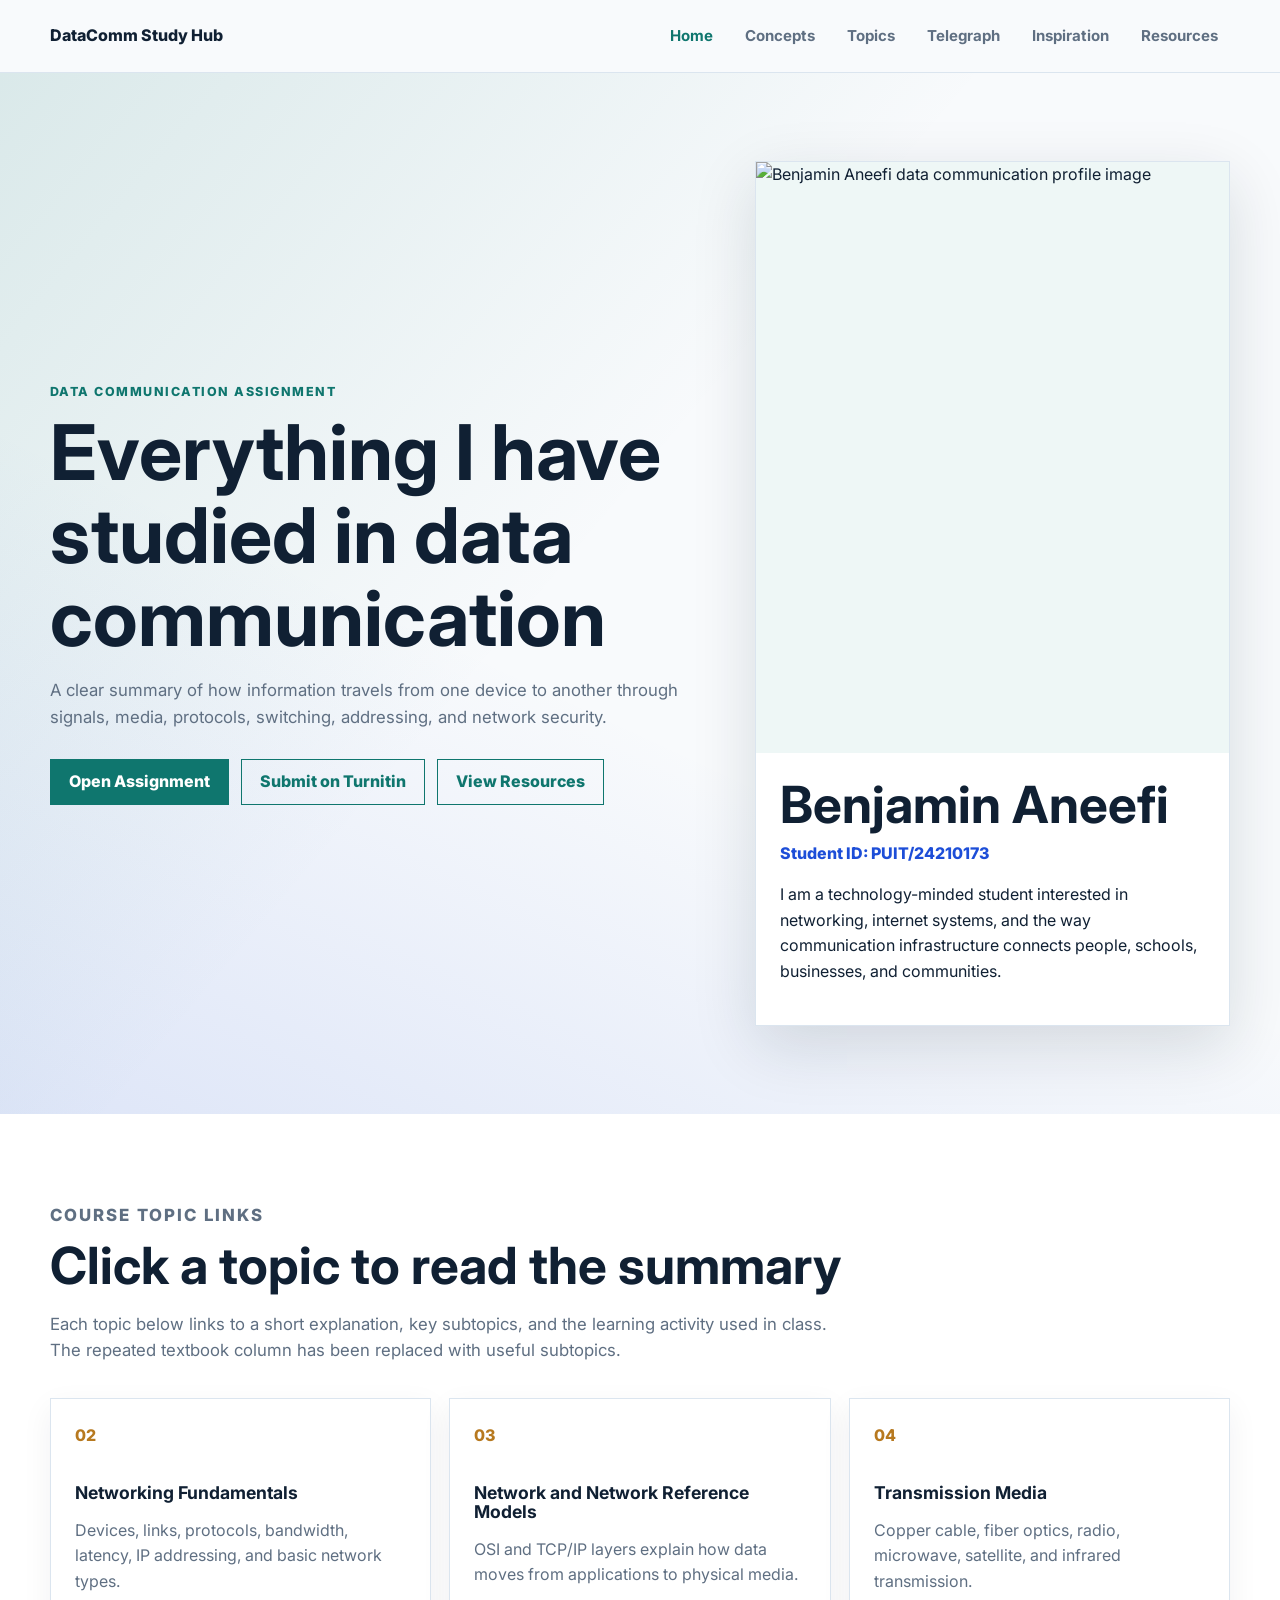
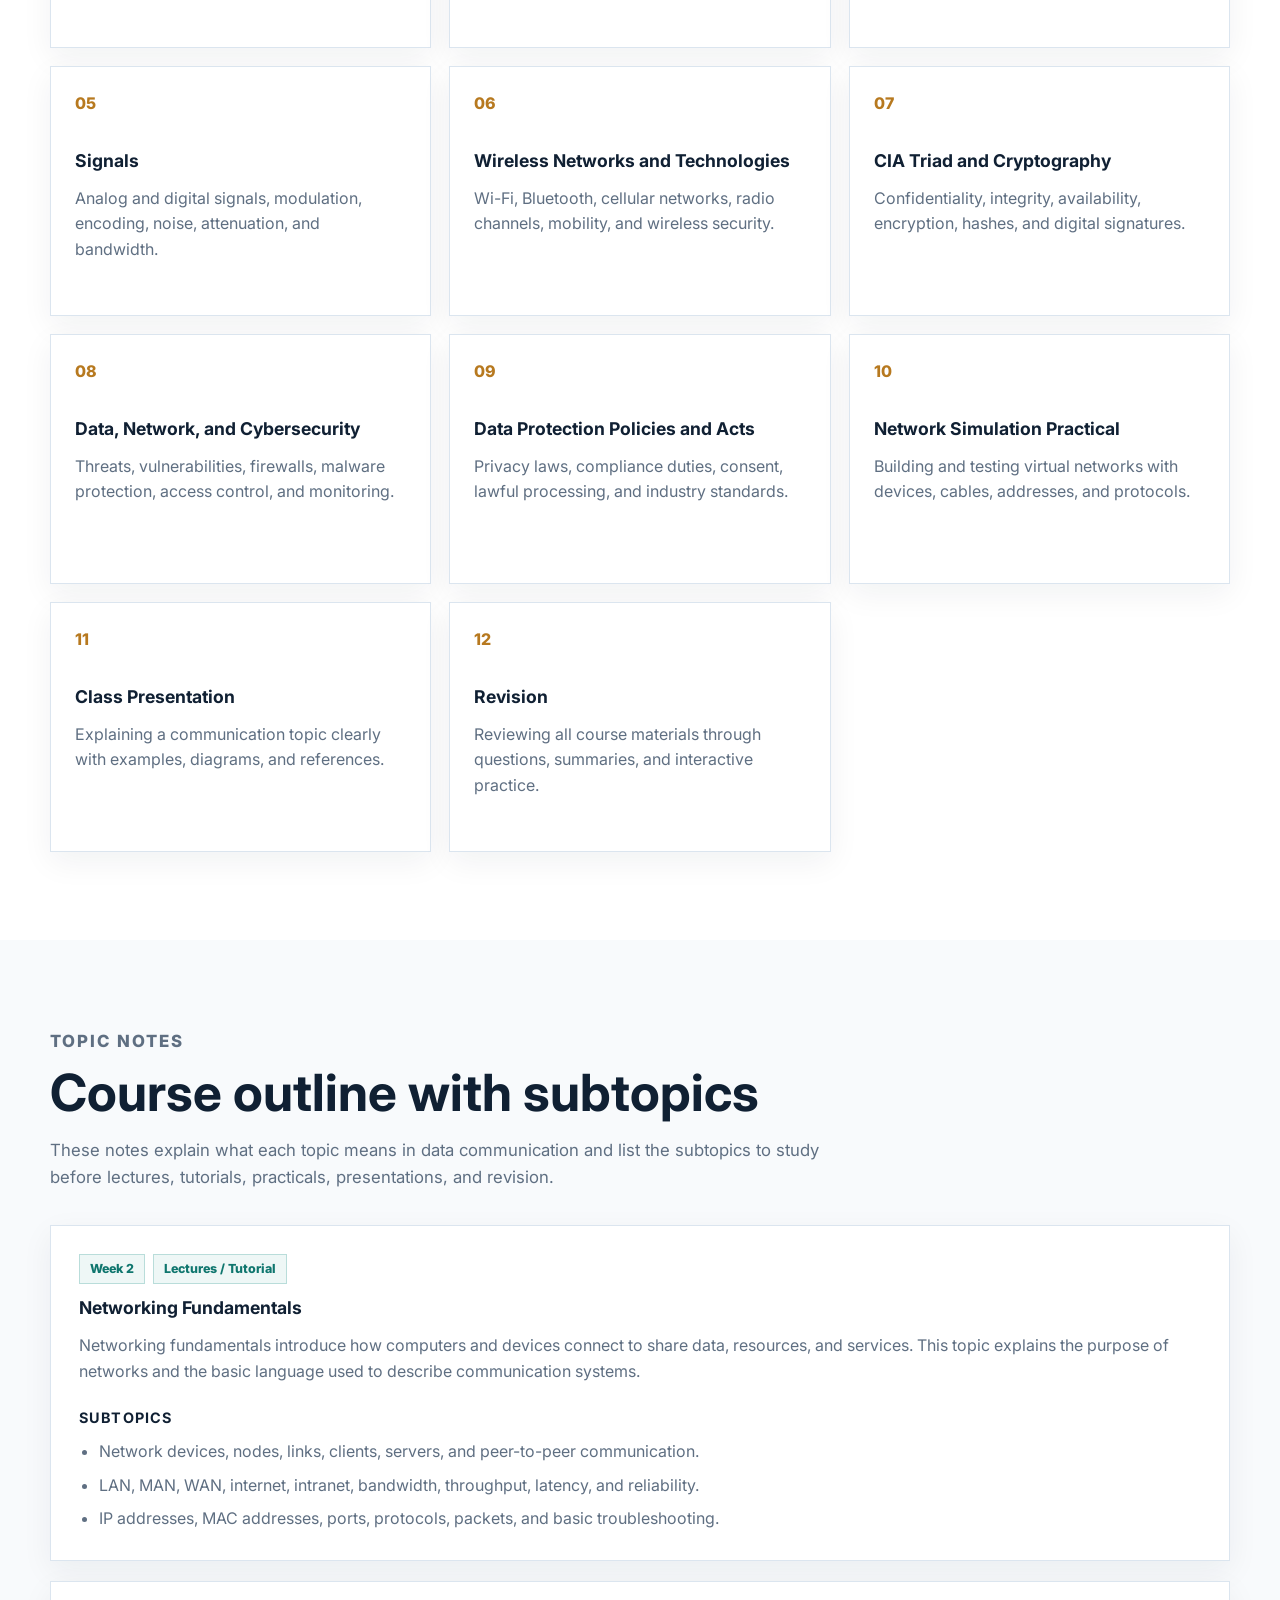
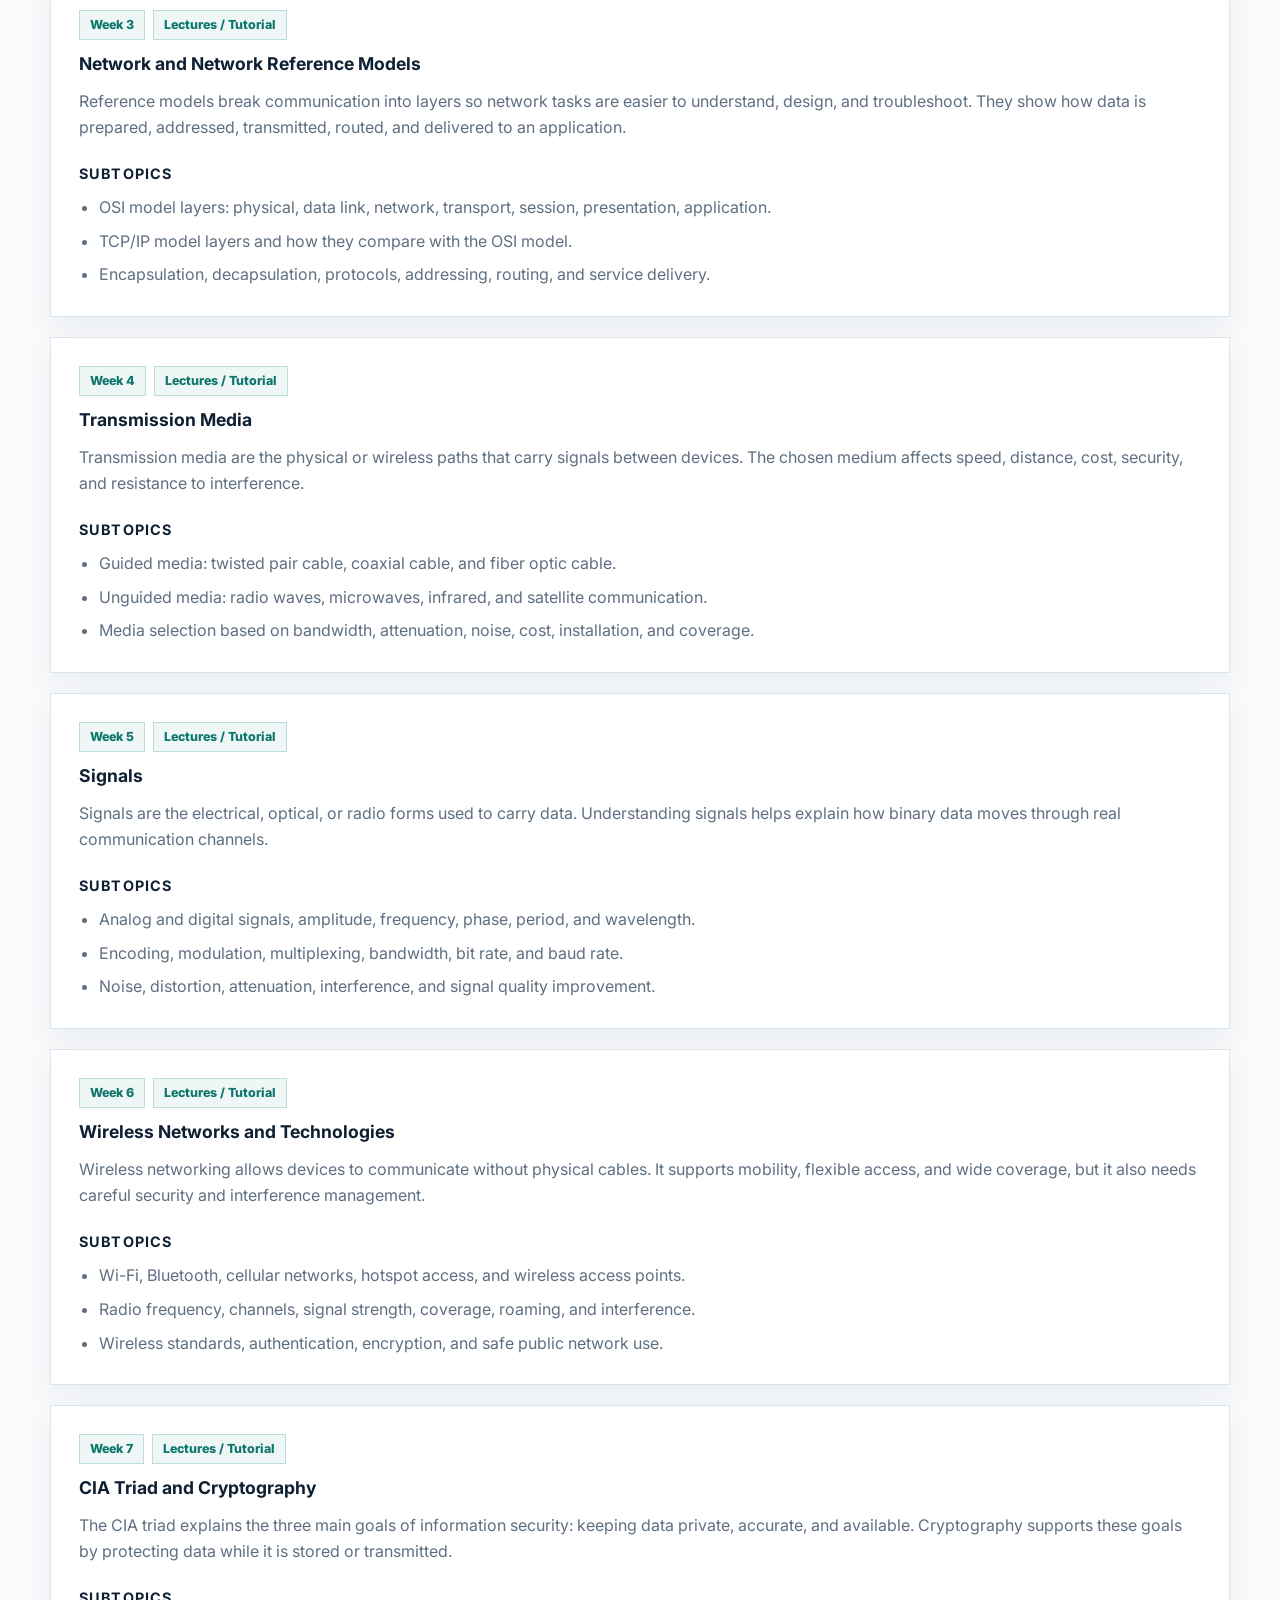
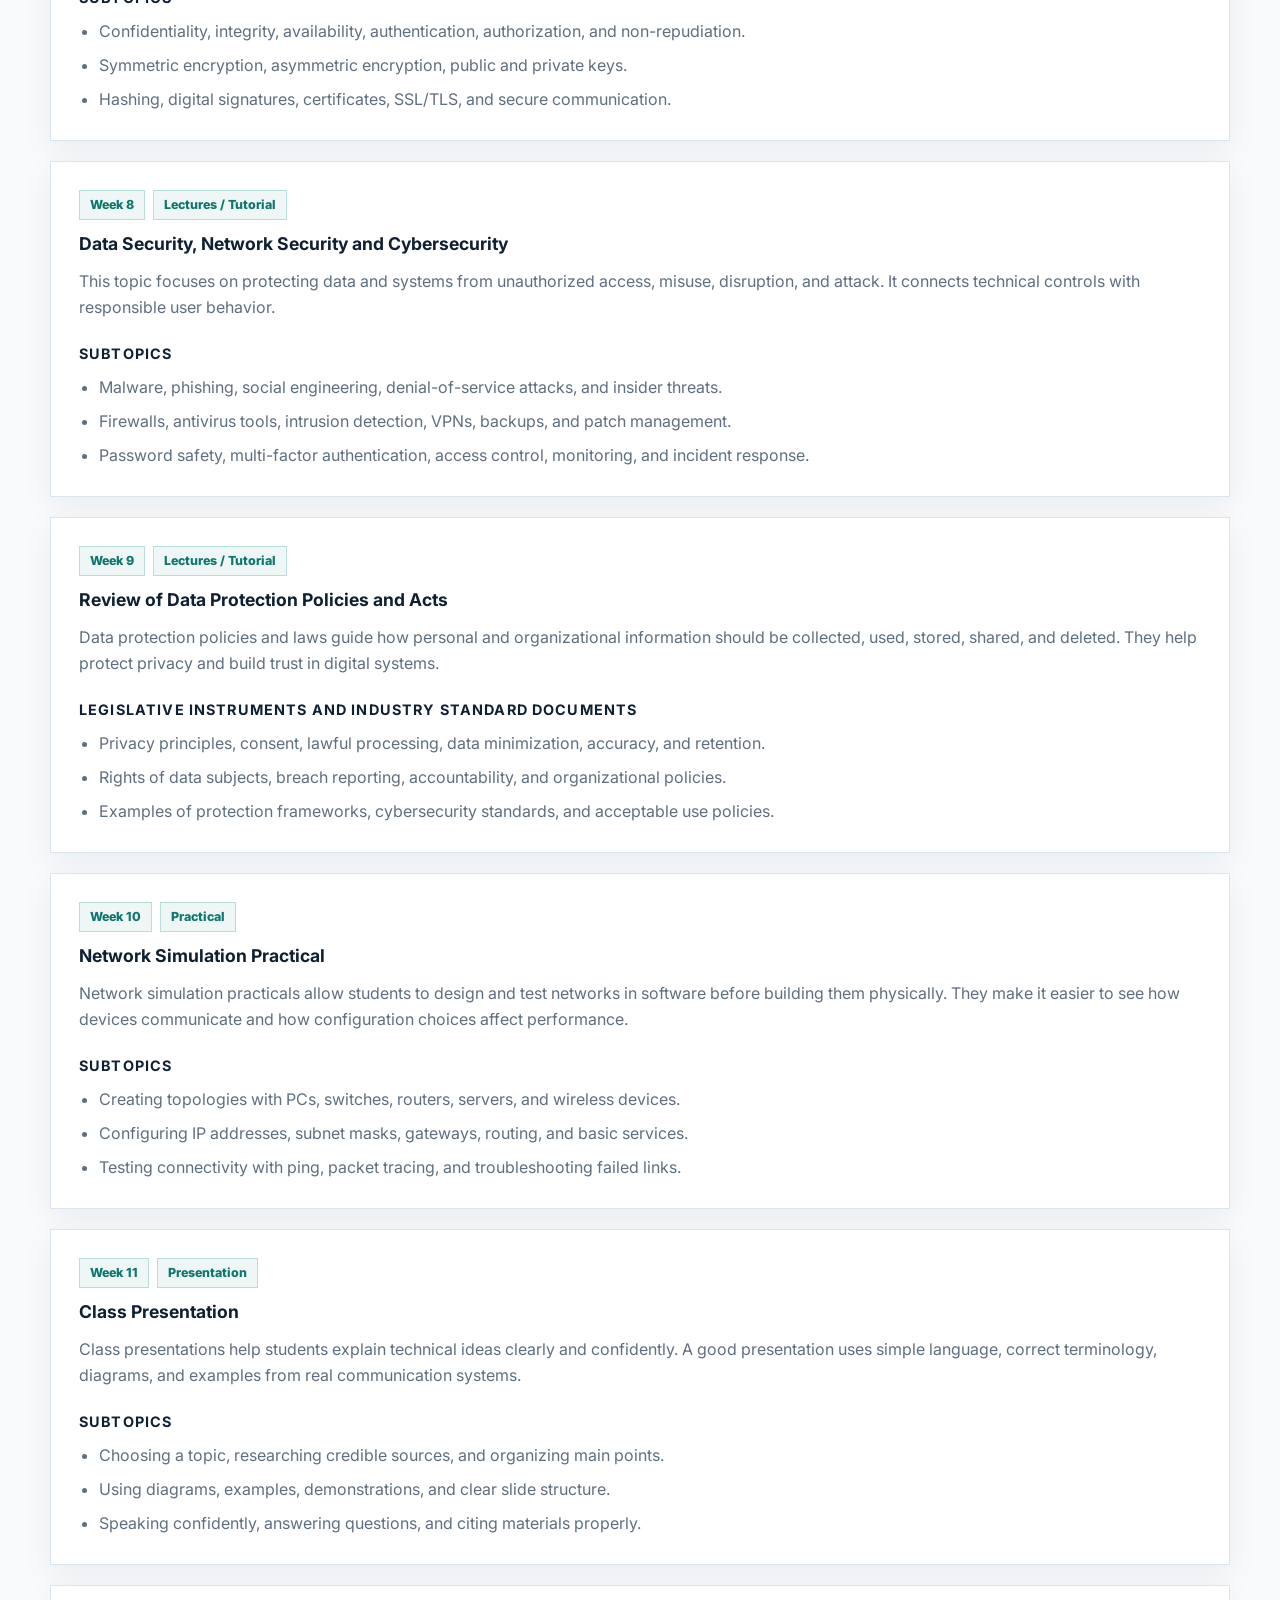
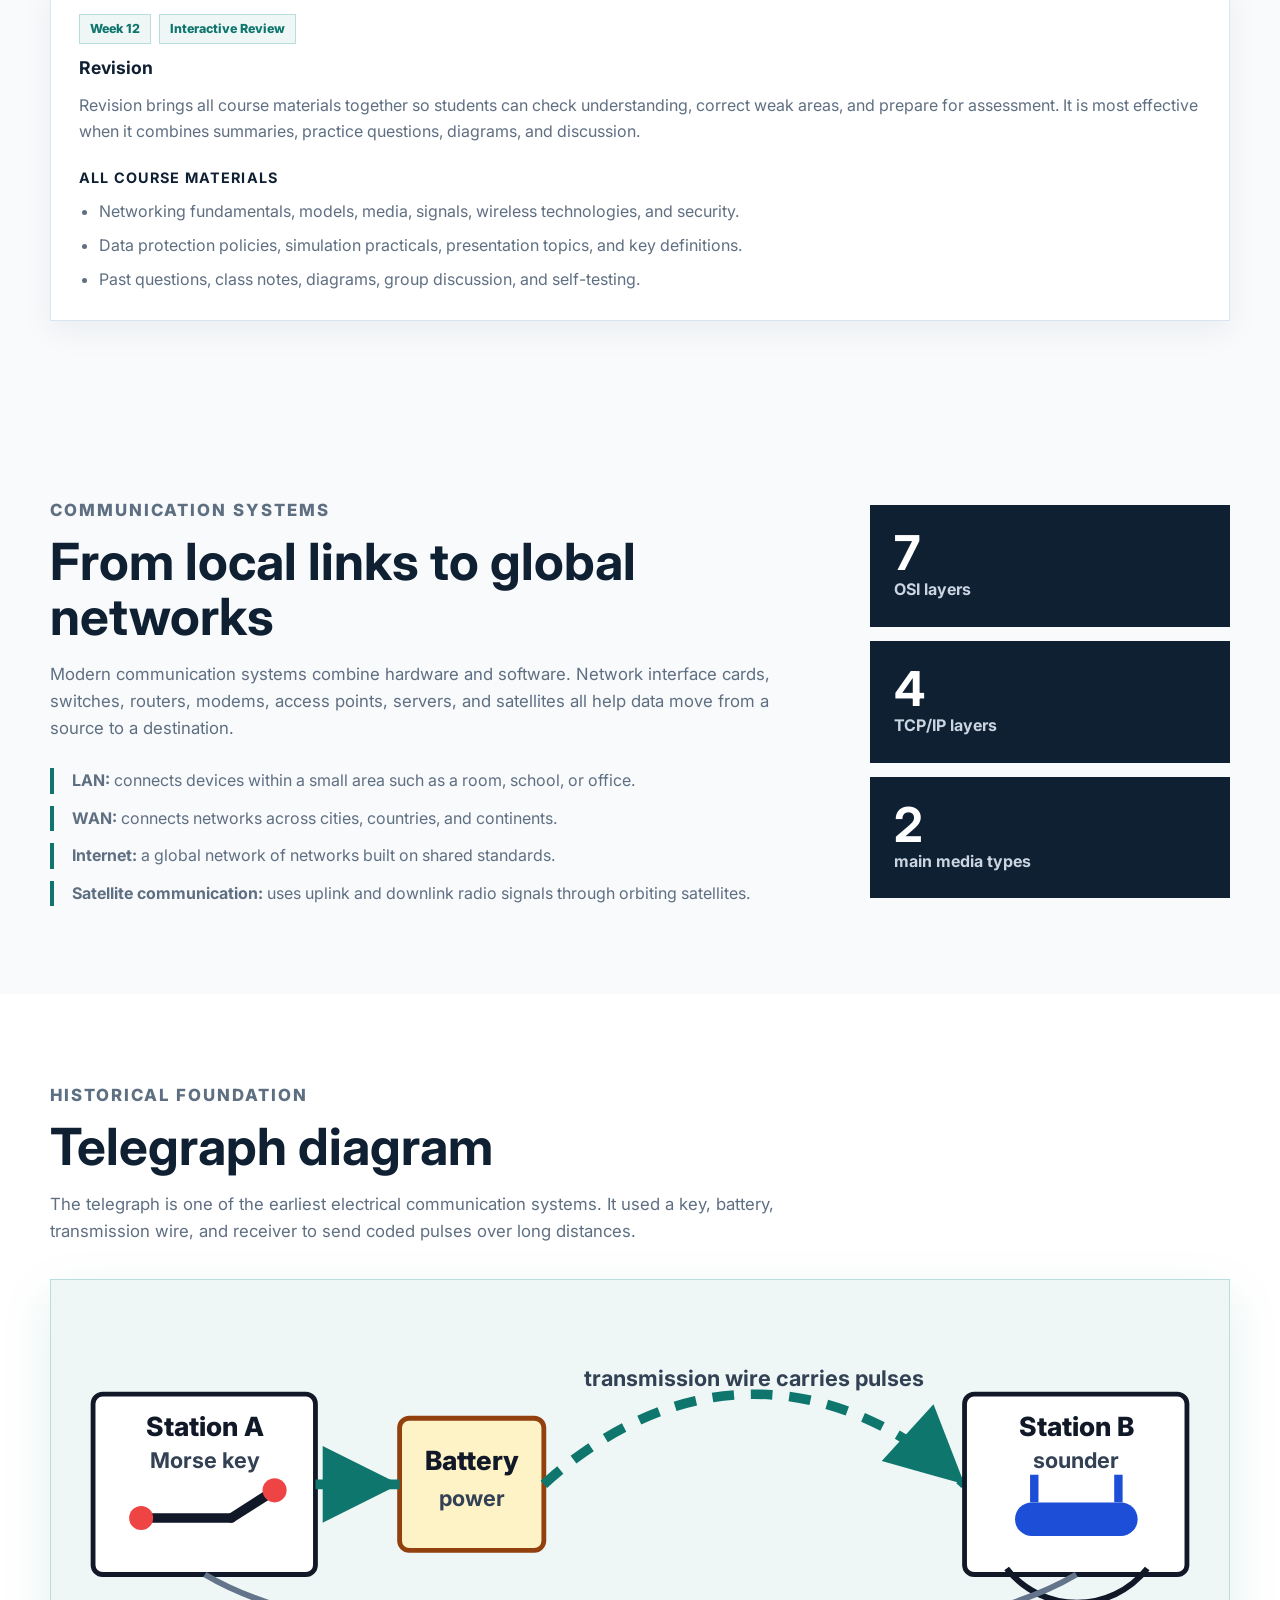
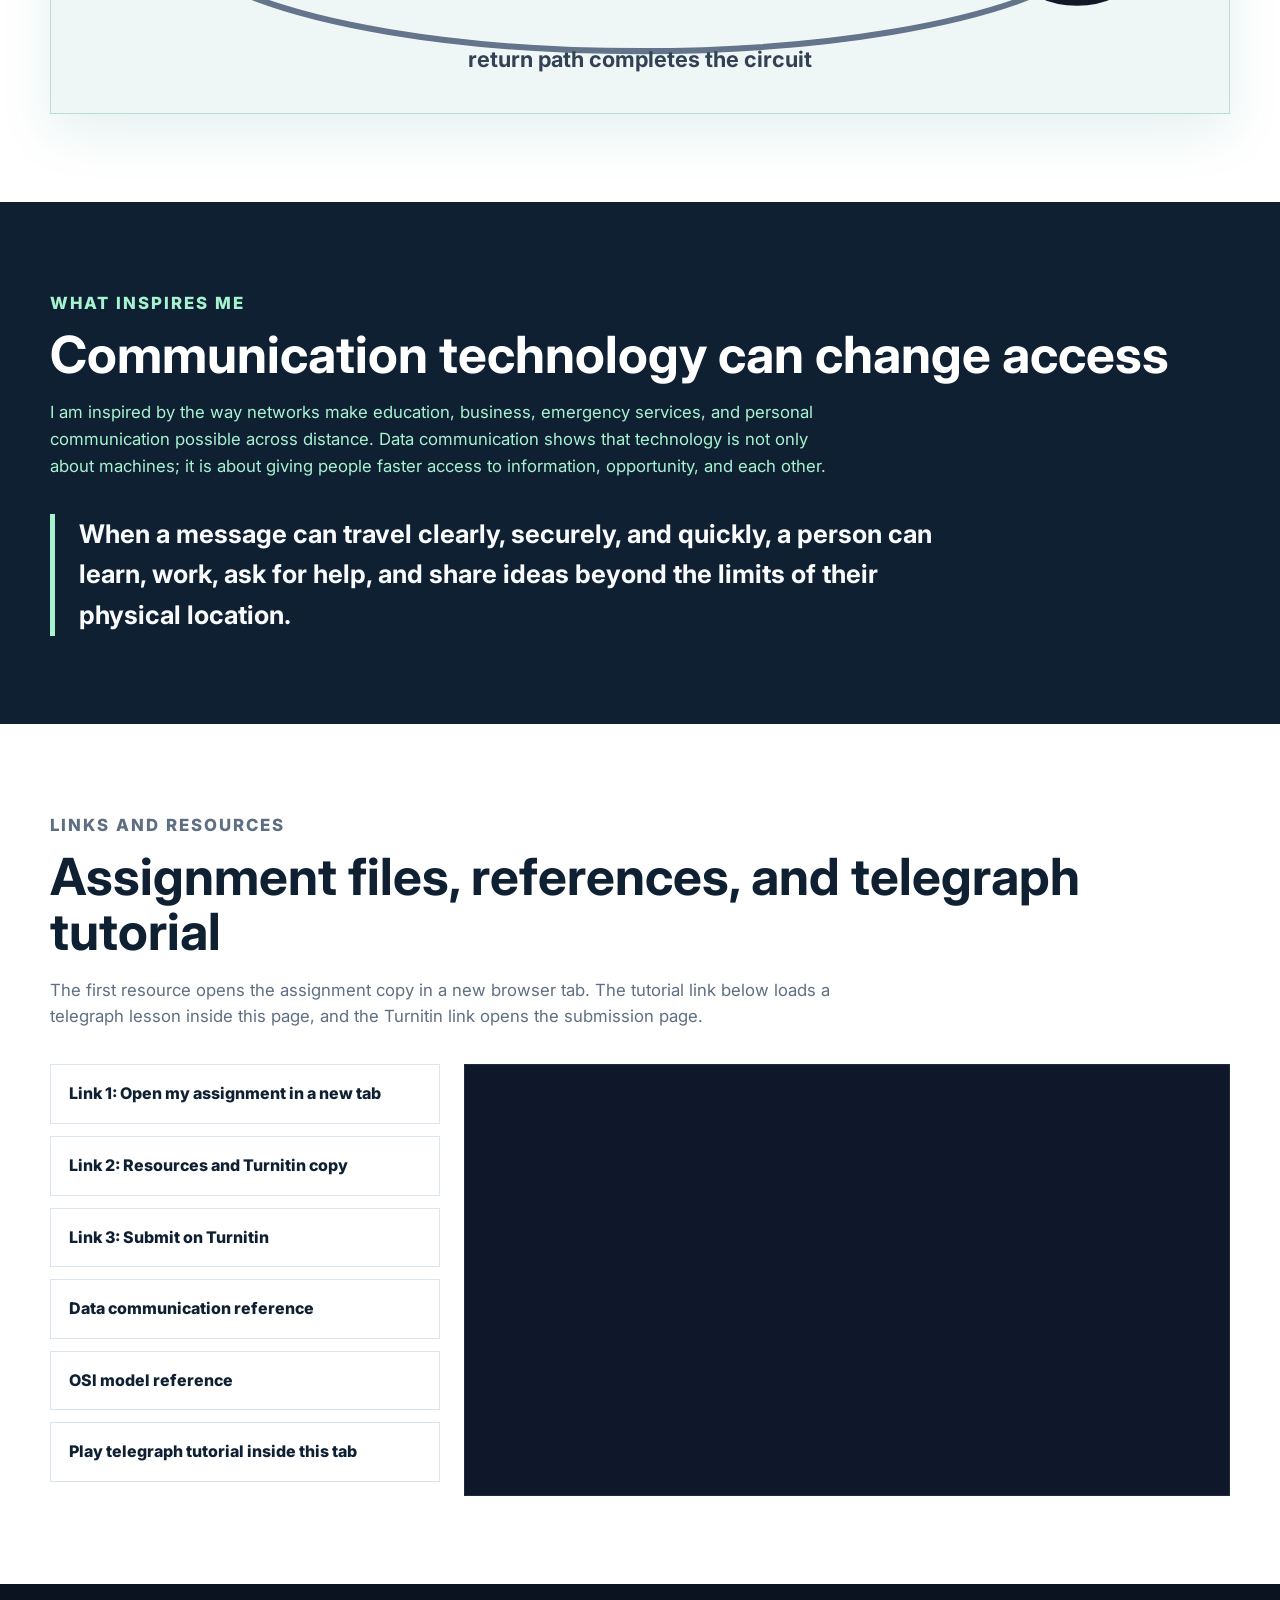
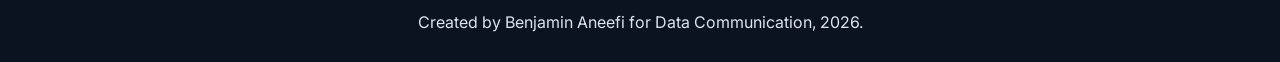
==== index.html @ 1776b8a9 "WEBSITE FIRST WEBSITE" ====
<!DOCTYPE html>
<html lang="en">
<head>
  <meta name="viewport" content="width=device-width, initial-scale=1.0">
  <meta charset="UTF-8">
  <meta name="viewport" content="width=device-width, initial-scale=1.0">
  <title>Data Communication Portfolio | Benjamin Aneefi</title>
  <link rel="preconnect" href="https://fonts.googleapis.com">
  <link rel="preconnect" href="https://fonts.gstatic.com" crossorigin>
  <link href="https://fonts.googleapis.com/css2?family=Inter:wght@400;600;700;800&display=swap" rel="stylesheet">
  <link rel="stylesheet" href="CSS/style.css">
</head>
<body>
  <header class="site-header">
    <nav class="nav-shell" aria-label="Primary navigation">
      <a class="brand" href="#home">DataComm Study Hub</a>
      <button class="nav-toggle" type="button" aria-expanded="false" aria-controls="primary-menu">
        <span></span>
        <span></span>
        <span></span>
      </button>
      <ul id="primary-menu" class="nav-menu">
        <li><a href="#home">Home</a></li>
        <li><a href="#concepts">Concepts</a></li>
        <li><a href="#topic-details">Topics</a></li>
        <li><a href="#telegraph">Telegraph</a></li>
        <li><a href="#inspiration">Inspiration</a></li>
        <li><a href="#resources">Resources</a></li>
      </ul>
    </nav>
  </header>

  <main>
    <section id="home" class="hero section-band">
      <div class="hero-copy">
        <p class="eyebrow">Data Communication Assignment</p>
        <h1>Everything I have studied in data communication</h1>
        <p class="hero-text">
          A clear summary of how information travels from one device to another through signals,
          media, protocols, switching, addressing, and network security.
        </p>
        <div class="hero-actions">
          <a class="primary-link" href="resources/assignment-turnitin.html" target="_blank" rel="noopener">Open Assignment</a>
          <a class="secondary-link" href="https://www.turnitin.com/assignment/type/paper/dashboard/184475073?lang=en_us" target="_blank" rel="noopener">Submit on Turnitin</a>
          <a class="secondary-link" href="#resources">View Resources</a>
        </div>
      </div>

      <aside class="profile-panel" aria-label="Student profile">
        <img src="images/index1.png" alt="Benjamin Aneefi data communication profile image">
        <div>
          <h2>Benjamin Aneefi</h2>
          <p class="student-id">Student ID: PUIT/24210173</p>
          <p>
            I am a technology-minded student interested in networking, internet systems, and the
            way communication infrastructure connects people, schools, businesses, and communities.
          </p>
        </div>
      </aside>
    </section>

    <section id="concepts" class="section-band light">
      <div class="section-heading">
        <p class="eyebrow">Course Topic Links</p>
        <h2>Click a topic to read the summary</h2>
        <p>
          Each topic below links to a short explanation, key subtopics, and the learning activity
          used in class. The repeated textbook column has been replaced with useful subtopics.
        </p>
      </div>

      <div class="concept-grid">
        <a class="concept-card topic-link" href="#networking-fundamentals">
          <span class="card-number">02</span>
          <h3>Networking Fundamentals</h3>
          <p>
            Devices, links, protocols, bandwidth, latency, IP addressing, and basic network types.
          </p>
        </a>
        <a class="concept-card topic-link" href="#network-reference-models">
          <span class="card-number">03</span>
          <h3>Network and Network Reference Models</h3>
          <p>
            OSI and TCP/IP layers explain how data moves from applications to physical media.
          </p>
        </a>
        <a class="concept-card topic-link" href="#transmission-media">
          <span class="card-number">04</span>
          <h3>Transmission Media</h3>
          <p>
            Copper cable, fiber optics, radio, microwave, satellite, and infrared transmission.
          </p>
        </a>
        <a class="concept-card topic-link" href="#signals">
          <span class="card-number">05</span>
          <h3>Signals</h3>
          <p>
            Analog and digital signals, modulation, encoding, noise, attenuation, and bandwidth.
          </p>
        </a>
        <a class="concept-card topic-link" href="#wireless-networks">
          <span class="card-number">06</span>
          <h3>Wireless Networks and Technologies</h3>
          <p>
            Wi-Fi, Bluetooth, cellular networks, radio channels, mobility, and wireless security.
          </p>
        </a>
        <a class="concept-card topic-link" href="#cia-cryptography">
          <span class="card-number">07</span>
          <h3>CIA Triad and Cryptography</h3>
          <p>
            Confidentiality, integrity, availability, encryption, hashes, and digital signatures.
          </p>
        </a>
        <a class="concept-card topic-link" href="#network-security">
          <span class="card-number">08</span>
          <h3>Data, Network, and Cybersecurity</h3>
          <p>
            Threats, vulnerabilities, firewalls, malware protection, access control, and monitoring.
          </p>
        </a>
        <a class="concept-card topic-link" href="#data-protection">
          <span class="card-number">09</span>
          <h3>Data Protection Policies and Acts</h3>
          <p>
            Privacy laws, compliance duties, consent, lawful processing, and industry standards.
          </p>
        </a>
        <a class="concept-card topic-link" href="#simulation-practical">
          <span class="card-number">10</span>
          <h3>Network Simulation Practical</h3>
          <p>
            Building and testing virtual networks with devices, cables, addresses, and protocols.
          </p>
        </a>
        <a class="concept-card topic-link" href="#class-presentation">
          <span class="card-number">11</span>
          <h3>Class Presentation</h3>
          <p>
            Explaining a communication topic clearly with examples, diagrams, and references.
          </p>
        </a>
        <a class="concept-card topic-link" href="#revision">
          <span class="card-number">12</span>
          <h3>Revision</h3>
          <p>
            Reviewing all course materials through questions, summaries, and interactive practice.
          </p>
        </a>
      </div>
    </section>

    <section id="topic-details" class="section-band">
      <div class="section-heading">
        <p class="eyebrow">Topic Notes</p>
        <h2>Course outline with subtopics</h2>
        <p>
          These notes explain what each topic means in data communication and list the subtopics to
          study before lectures, tutorials, practicals, presentations, and revision.
        </p>
      </div>

      <div class="topic-detail-grid">
        <article id="networking-fundamentals" class="topic-detail-card">
          <div class="topic-meta"><span>Week 2</span><span>Lectures / Tutorial</span></div>
          <h3>Networking Fundamentals</h3>
          <p>
            Networking fundamentals introduce how computers and devices connect to share data,
            resources, and services. This topic explains the purpose of networks and the basic
            language used to describe communication systems.
          </p>
          <h4>Subtopics</h4>
          <ul>
            <li>Network devices, nodes, links, clients, servers, and peer-to-peer communication.</li>
            <li>LAN, MAN, WAN, internet, intranet, bandwidth, throughput, latency, and reliability.</li>
            <li>IP addresses, MAC addresses, ports, protocols, packets, and basic troubleshooting.</li>
          </ul>
        </article>

        <article id="network-reference-models" class="topic-detail-card">
          <div class="topic-meta"><span>Week 3</span><span>Lectures / Tutorial</span></div>
          <h3>Network and Network Reference Models</h3>
          <p>
            Reference models break communication into layers so network tasks are easier to
            understand, design, and troubleshoot. They show how data is prepared, addressed,
            transmitted, routed, and delivered to an application.
          </p>
          <h4>Subtopics</h4>
          <ul>
            <li>OSI model layers: physical, data link, network, transport, session, presentation, application.</li>
            <li>TCP/IP model layers and how they compare with the OSI model.</li>
            <li>Encapsulation, decapsulation, protocols, addressing, routing, and service delivery.</li>
          </ul>
        </article>

        <article id="transmission-media" class="topic-detail-card">
          <div class="topic-meta"><span>Week 4</span><span>Lectures / Tutorial</span></div>
          <h3>Transmission Media</h3>
          <p>
            Transmission media are the physical or wireless paths that carry signals between
            devices. The chosen medium affects speed, distance, cost, security, and resistance to
            interference.
          </p>
          <h4>Subtopics</h4>
          <ul>
            <li>Guided media: twisted pair cable, coaxial cable, and fiber optic cable.</li>
            <li>Unguided media: radio waves, microwaves, infrared, and satellite communication.</li>
            <li>Media selection based on bandwidth, attenuation, noise, cost, installation, and coverage.</li>
          </ul>
        </article>

        <article id="signals" class="topic-detail-card">
          <div class="topic-meta"><span>Week 5</span><span>Lectures / Tutorial</span></div>
          <h3>Signals</h3>
          <p>
            Signals are the electrical, optical, or radio forms used to carry data. Understanding
            signals helps explain how binary data moves through real communication channels.
          </p>
          <h4>Subtopics</h4>
          <ul>
            <li>Analog and digital signals, amplitude, frequency, phase, period, and wavelength.</li>
            <li>Encoding, modulation, multiplexing, bandwidth, bit rate, and baud rate.</li>
            <li>Noise, distortion, attenuation, interference, and signal quality improvement.</li>
          </ul>
        </article>

        <article id="wireless-networks" class="topic-detail-card">
          <div class="topic-meta"><span>Week 6</span><span>Lectures / Tutorial</span></div>
          <h3>Wireless Networks and Technologies</h3>
          <p>
            Wireless networking allows devices to communicate without physical cables. It supports
            mobility, flexible access, and wide coverage, but it also needs careful security and
            interference management.
          </p>
          <h4>Subtopics</h4>
          <ul>
            <li>Wi-Fi, Bluetooth, cellular networks, hotspot access, and wireless access points.</li>
            <li>Radio frequency, channels, signal strength, coverage, roaming, and interference.</li>
            <li>Wireless standards, authentication, encryption, and safe public network use.</li>
          </ul>
        </article>

        <article id="cia-cryptography" class="topic-detail-card">
          <div class="topic-meta"><span>Week 7</span><span>Lectures / Tutorial</span></div>
          <h3>CIA Triad and Cryptography</h3>
          <p>
            The CIA triad explains the three main goals of information security: keeping data
            private, accurate, and available. Cryptography supports these goals by protecting data
            while it is stored or transmitted.
          </p>
          <h4>Subtopics</h4>
          <ul>
            <li>Confidentiality, integrity, availability, authentication, authorization, and non-repudiation.</li>
            <li>Symmetric encryption, asymmetric encryption, public and private keys.</li>
            <li>Hashing, digital signatures, certificates, SSL/TLS, and secure communication.</li>
          </ul>
        </article>

        <article id="network-security" class="topic-detail-card">
          <div class="topic-meta"><span>Week 8</span><span>Lectures / Tutorial</span></div>
          <h3>Data Security, Network Security and Cybersecurity</h3>
          <p>
            This topic focuses on protecting data and systems from unauthorized access, misuse,
            disruption, and attack. It connects technical controls with responsible user behavior.
          </p>
          <h4>Subtopics</h4>
          <ul>
            <li>Malware, phishing, social engineering, denial-of-service attacks, and insider threats.</li>
            <li>Firewalls, antivirus tools, intrusion detection, VPNs, backups, and patch management.</li>
            <li>Password safety, multi-factor authentication, access control, monitoring, and incident response.</li>
          </ul>
        </article>

        <article id="data-protection" class="topic-detail-card">
          <div class="topic-meta"><span>Week 9</span><span>Lectures / Tutorial</span></div>
          <h3>Review of Data Protection Policies and Acts</h3>
          <p>
            Data protection policies and laws guide how personal and organizational information
            should be collected, used, stored, shared, and deleted. They help protect privacy and
            build trust in digital systems.
          </p>
          <h4>Legislative instruments and industry standard documents</h4>
          <ul>
            <li>Privacy principles, consent, lawful processing, data minimization, accuracy, and retention.</li>
            <li>Rights of data subjects, breach reporting, accountability, and organizational policies.</li>
            <li>Examples of protection frameworks, cybersecurity standards, and acceptable use policies.</li>
          </ul>
        </article>

        <article id="simulation-practical" class="topic-detail-card">
          <div class="topic-meta"><span>Week 10</span><span>Practical</span></div>
          <h3>Network Simulation Practical</h3>
          <p>
            Network simulation practicals allow students to design and test networks in software
            before building them physically. They make it easier to see how devices communicate and
            how configuration choices affect performance.
          </p>
          <h4>Subtopics</h4>
          <ul>
            <li>Creating topologies with PCs, switches, routers, servers, and wireless devices.</li>
            <li>Configuring IP addresses, subnet masks, gateways, routing, and basic services.</li>
            <li>Testing connectivity with ping, packet tracing, and troubleshooting failed links.</li>
          </ul>
        </article>

        <article id="class-presentation" class="topic-detail-card">
          <div class="topic-meta"><span>Week 11</span><span>Presentation</span></div>
          <h3>Class Presentation</h3>
          <p>
            Class presentations help students explain technical ideas clearly and confidently. A
            good presentation uses simple language, correct terminology, diagrams, and examples from
            real communication systems.
          </p>
          <h4>Subtopics</h4>
          <ul>
            <li>Choosing a topic, researching credible sources, and organizing main points.</li>
            <li>Using diagrams, examples, demonstrations, and clear slide structure.</li>
            <li>Speaking confidently, answering questions, and citing materials properly.</li>
          </ul>
        </article>

        <article id="revision" class="topic-detail-card">
          <div class="topic-meta"><span>Week 12</span><span>Interactive Review</span></div>
          <h3>Revision</h3>
          <p>
            Revision brings all course materials together so students can check understanding,
            correct weak areas, and prepare for assessment. It is most effective when it combines
            summaries, practice questions, diagrams, and discussion.
          </p>
          <h4>All Course Materials</h4>
          <ul>
            <li>Networking fundamentals, models, media, signals, wireless technologies, and security.</li>
            <li>Data protection policies, simulation practicals, presentation topics, and key definitions.</li>
            <li>Past questions, class notes, diagrams, group discussion, and self-testing.</li>
          </ul>
        </article>
      </div>
    </section>

    <section id="systems" class="section-band">
      <div class="split-layout">
        <div>
          <p class="eyebrow">Communication Systems</p>
          <h2>From local links to global networks</h2>
          <p>
            Modern communication systems combine hardware and software. Network interface cards,
            switches, routers, modems, access points, servers, and satellites all help data move
            from a source to a destination.
          </p>
          <ul class="study-list">
            <li><strong>LAN:</strong> connects devices within a small area such as a room, school, or office.</li>
            <li><strong>WAN:</strong> connects networks across cities, countries, and continents.</li>
            <li><strong>Internet:</strong> a global network of networks built on shared standards.</li>
            <li><strong>Satellite communication:</strong> uses uplink and downlink radio signals through orbiting satellites.</li>
          </ul>
        </div>
        <div class="metric-strip" aria-label="Data communication highlights">
          <div><strong>7</strong><span>OSI layers</span></div>
          <div><strong>4</strong><span>TCP/IP layers</span></div>
          <div><strong>2</strong><span>main media types</span></div>
        </div>
      </div>
    </section>

    <section id="telegraph" class="section-band light">
      <div class="section-heading">
        <p class="eyebrow">Historical Foundation</p>
        <h2>Telegraph diagram</h2>
        <p>
          The telegraph is one of the earliest electrical communication systems. It used a key,
          battery, transmission wire, and receiver to send coded pulses over long distances.
        </p>
      </div>

      <div class="diagram-wrap" role="img" aria-label="Diagram of a telegraph circuit from sender key to receiver sounder">
        <svg class="telegraph-svg" viewBox="0 0 980 360" xmlns="http://www.w3.org/2000/svg">
          <defs>
            <marker id="arrow" markerWidth="12" markerHeight="12" refX="10" refY="6" orient="auto">
              <path d="M2 2 L10 6 L2 10 Z" fill="#0f766e"/>
            </marker>
          </defs>
          <rect x="35" y="95" width="185" height="150" rx="8" fill="#fff" stroke="#111827" stroke-width="4"/>
          <text x="128" y="130" text-anchor="middle" class="diagram-title">Station A</text>
          <text x="128" y="156" text-anchor="middle" class="diagram-label">Morse key</text>
          <line x1="75" y1="198" x2="150" y2="198" stroke="#111827" stroke-width="8" stroke-linecap="round"/>
          <line x1="150" y1="198" x2="186" y2="175" stroke="#111827" stroke-width="8" stroke-linecap="round"/>
          <circle cx="75" cy="198" r="10" fill="#ef4444"/>
          <circle cx="186" cy="175" r="10" fill="#ef4444"/>

          <rect x="290" y="115" width="120" height="110" rx="8" fill="#fef3c7" stroke="#92400e" stroke-width="4"/>
          <text x="350" y="158" text-anchor="middle" class="diagram-title">Battery</text>
          <text x="350" y="188" text-anchor="middle" class="diagram-label">power</text>

          <path d="M220 170 H290" stroke="#0f766e" stroke-width="8" fill="none" marker-end="url(#arrow)"/>
          <path d="M410 170 C520 70 650 70 760 170" stroke="#0f766e" stroke-width="8" fill="none" stroke-dasharray="18 14" marker-end="url(#arrow)"/>
          <text x="585" y="88" text-anchor="middle" class="diagram-label">transmission wire carries pulses</text>

          <rect x="760" y="95" width="185" height="150" rx="8" fill="#fff" stroke="#111827" stroke-width="4"/>
          <text x="853" y="130" text-anchor="middle" class="diagram-title">Station B</text>
          <text x="853" y="156" text-anchor="middle" class="diagram-label">sounder</text>
          <rect x="802" y="185" width="102" height="28" rx="14" fill="#1d4ed8"/>
          <line x1="818" y1="185" x2="818" y2="162" stroke="#1d4ed8" stroke-width="7"/>
          <line x1="888" y1="185" x2="888" y2="162" stroke="#1d4ed8" stroke-width="7"/>
          <path d="M795 240 C825 278 882 278 912 240" stroke="#111827" stroke-width="5" fill="none"/>

          <path d="M853 245 C710 330 270 330 128 245" stroke="#64748b" stroke-width="5" fill="none"/>
          <text x="490" y="322" text-anchor="middle" class="diagram-label">return path completes the circuit</text>
        </svg>
      </div>
    </section>

    <section id="inspiration" class="section-band inspiration">
      <div class="section-heading">
        <p class="eyebrow">What Inspires Me</p>
        <h2>Communication technology can change access</h2>
        <p>
          I am inspired by the way networks make education, business, emergency services, and
          personal communication possible across distance. Data communication shows that technology
          is not only about machines; it is about giving people faster access to information,
          opportunity, and each other.
        </p>
      </div>
      <blockquote>
        When a message can travel clearly, securely, and quickly, a person can learn, work, ask for
        help, and share ideas beyond the limits of their physical location.
      </blockquote>
    </section>

    <section id="resources" class="section-band light">
      <div class="section-heading">
        <p class="eyebrow">Links and Resources</p>
        <h2>Assignment files, references, and telegraph tutorial</h2>
        <p>
          The first resource opens the assignment copy in a new browser tab. The tutorial link below
          loads a telegraph lesson inside this page, and the Turnitin link opens the submission page.
        </p>
      </div>

      <div class="resources-grid">
        <div class="resource-links">
          <a href="resources/assignment-turnitin.html" target="_blank" rel="noopener">Link 1: Open my assignment in a new tab</a>
          <a href="resources/assignment-turnitin.html" target="_blank" rel="noopener">Link 2: Resources and Turnitin copy</a>
          <a href="https://www.turnitin.com/assignment/type/paper/dashboard/184475073?lang=en_us" target="_blank" rel="noopener">Link 3: Submit on Turnitin</a>
          <a href="https://www.geeksforgeeks.org/computer-networks/what-is-data-communication/" target="_blank" rel="noopener">Data communication reference</a>
          <a href="https://www.cloudflare.com/learning/network-layer/what-is-the-osi-model/" target="_blank" rel="noopener">OSI model reference</a>
          <a href="https://www.youtube.com/embed/5oenjbqynqA" target="video-frame">Play telegraph tutorial inside this tab</a>
        </div>

        <div class="video-panel">
          <iframe
            name="video-frame"
            src="https://www.youtube.com/embed/5oenjbqynqA"
            title="Telegraph tutorial video"
            allow="accelerometer; autoplay; clipboard-write; encrypted-media; gyroscope; picture-in-picture; web-share"
            allowfullscreen></iframe>
        </div>
      </div>
    </section>
  </main>

  <footer class="site-footer">
    <p>Created by Benjamin Aneefi for Data Communication, 2026.</p>
  </footer>

  <script src="JS/main.js"></script>
</body>
</html>
---- CSS/style.css ----
:root {
  --ink: #102033;
  --muted: #5f6f82;
  --paper: #f8fafc;
  --panel: #ffffff;
  --line: #dbe5ef;
  --teal: #0f766e;
  --blue: #1d4ed8;
  --gold: #b7791f;
  --shadow: 0 20px 60px rgba(15, 32, 51, 0.14);
}

* {
  box-sizing: border-box;
}

html {
  scroll-behavior: smooth;
  scroll-padding-top: 92px;
}

body {
  margin: 0;
  color: var(--ink);
  background: var(--paper);
  font-family: Inter, Arial, sans-serif;
  line-height: 1.6;
}

a {
  color: inherit;
}

.site-header {
  position: sticky;
  top: 0;
  z-index: 20;
  background: rgba(248, 250, 252, 0.94);
  border-bottom: 1px solid var(--line);
  backdrop-filter: blur(12px);
}

.nav-shell {
  display: flex;
  align-items: center;
  justify-content: space-between;
  width: min(1180px, calc(100% - 32px));
  margin: 0 auto;
  padding: 16px 0;
}

.brand {
  font-weight: 800;
  text-decoration: none;
}

.nav-menu {
  display: flex;
  align-items: center;
  gap: 8px;
  margin: 0;
  padding: 0;
  list-style: none;
}

.nav-menu a {
  display: block;
  padding: 8px 12px;
  color: var(--muted);
  font-size: 0.94rem;
  font-weight: 700;
  text-decoration: none;
}

.nav-menu a:hover,
.nav-menu a.active {
  color: var(--teal);
}

.nav-toggle {
  display: none;
  width: 42px;
  height: 42px;
  border: 1px solid var(--line);
  background: var(--panel);
}

.nav-toggle span {
  display: block;
  width: 20px;
  height: 2px;
  margin: 5px auto;
  background: var(--ink);
}

.section-band {
  padding: 88px max(24px, calc((100% - 1180px) / 2));
}

.section-band.light {
  background: #ffffff;
}

.hero {
  display: grid;
  grid-template-columns: minmax(0, 1.05fr) minmax(320px, 0.75fr);
  gap: 40px;
  align-items: center;
  min-height: calc(100vh - 73px);
  background:
    linear-gradient(130deg, rgba(15, 118, 110, 0.13), transparent 46%),
    linear-gradient(25deg, rgba(29, 78, 216, 0.12), transparent 42%),
    #f8fafc;
}

.eyebrow {
  margin: 0 0 10px;
  color: var(--teal);
  font-size: 0.78rem;
  font-weight: 800;
  letter-spacing: 0.12em;
  text-transform: uppercase;
}

h1,
h2,
h3 {
  margin: 0;
  line-height: 1.08;
}

h1 {
  max-width: 780px;
  font-size: clamp(2.6rem, 6vw, 5.8rem);
}

h2 {
  font-size: clamp(2rem, 4vw, 3.6rem);
}

h3 {
  font-size: 1.1rem;
}

.hero-text,
.section-heading p,
.split-layout p {
  max-width: 780px;
  color: var(--muted);
  font-size: 1.05rem;
}

.hero-actions {
  display: flex;
  flex-wrap: wrap;
  gap: 12px;
  margin-top: 28px;
}

.primary-link,
.secondary-link {
  display: inline-flex;
  align-items: center;
  justify-content: center;
  min-height: 46px;
  padding: 0 18px;
  border: 1px solid var(--teal);
  font-weight: 800;
  text-decoration: none;
}

.primary-link {
  color: #fff;
  background: var(--teal);
}

.secondary-link {
  color: var(--teal);
  background: transparent;
}

.profile-panel {
  overflow: hidden;
  background: var(--panel);
  border: 1px solid var(--line);
  box-shadow: var(--shadow);
}

.profile-panel img {
  display: block;
  width: 100%;
  aspect-ratio: 4 / 5;
  background: #eef7f6;
  object-fit: contain;
  object-position: center;
}

.profile-panel div {
  padding: 24px;
}

.student-id {
  margin: 8px 0 12px;
  color: var(--blue);
  font-weight: 800;
}

.section-heading {
  margin-bottom: 34px;
}

.concept-grid {
  display: grid;
  grid-template-columns: repeat(3, minmax(0, 1fr));
  gap: 18px;
}

.concept-card {
  min-height: 250px;
  padding: 24px;
  background: var(--panel);
  border: 1px solid var(--line);
  box-shadow: 0 10px 30px rgba(15, 32, 51, 0.06);
}

.topic-link {
  color: inherit;
  text-decoration: none;
  transition: border-color 160ms ease, box-shadow 160ms ease, transform 160ms ease;
}

.topic-link:hover,
.topic-link:focus-visible {
  border-color: var(--teal);
  box-shadow: 0 16px 42px rgba(15, 118, 110, 0.14);
  transform: translateY(-2px);
}

.concept-card p {
  color: var(--muted);
}

.card-number {
  display: inline-block;
  margin-bottom: 34px;
  color: var(--gold);
  font-weight: 800;
}

.topic-detail-grid {
  display: grid;
  gap: 20px;
}

.topic-detail-card {
  scroll-margin-top: 104px;
  padding: 28px;
  background: var(--panel);
  border: 1px solid var(--line);
  box-shadow: 0 10px 30px rgba(15, 32, 51, 0.06);
}

.topic-detail-card p,
.topic-detail-card li {
  color: var(--muted);
}

.topic-detail-card h4 {
  margin: 22px 0 10px;
  font-size: 0.9rem;
  text-transform: uppercase;
  letter-spacing: 0.08em;
}

.topic-detail-card ul {
  display: grid;
  gap: 8px;
  margin: 0;
  padding-left: 20px;
}

.topic-meta {
  display: flex;
  flex-wrap: wrap;
  gap: 8px;
  margin-bottom: 14px;
}

.topic-meta span {
  display: inline-flex;
  align-items: center;
  min-height: 30px;
  padding: 0 10px;
  color: var(--teal);
  background: #eef7f6;
  border: 1px solid #b9ddda;
  font-size: 0.78rem;
  font-weight: 800;
}

.split-layout {
  display: grid;
  grid-template-columns: minmax(0, 1fr) 360px;
  gap: 44px;
  align-items: center;
}

.study-list {
  display: grid;
  gap: 12px;
  margin: 26px 0 0;
  padding: 0;
  list-style: none;
}

.study-list li {
  padding-left: 18px;
  border-left: 4px solid var(--teal);
  color: var(--muted);
}

.metric-strip {
  display: grid;
  gap: 14px;
}

.metric-strip div {
  padding: 24px;
  background: var(--ink);
  color: #fff;
}

.metric-strip strong {
  display: block;
  font-size: 3rem;
  line-height: 1;
}

.metric-strip span {
  color: #cbd5e1;
  font-weight: 700;
}

.diagram-wrap {
  overflow-x: auto;
  background: #eef7f6;
  border: 1px solid #b9ddda;
  box-shadow: 0 18px 50px rgba(15, 118, 110, 0.11);
}

.telegraph-svg {
  display: block;
  min-width: 760px;
  width: 100%;
  height: auto;
}

.diagram-title {
  fill: #111827;
  font-size: 22px;
  font-weight: 800;
}

.diagram-label {
  fill: #334155;
  font-size: 18px;
  font-weight: 700;
}

.inspiration {
  background: #102033;
  color: #fff;
}

.inspiration .eyebrow,
.inspiration .section-heading p {
  color: #a7f3d0;
}

.inspiration blockquote {
  max-width: 900px;
  margin: 34px 0 0;
  padding-left: 24px;
  border-left: 5px solid #a7f3d0;
  color: #f8fafc;
  font-size: clamp(1.3rem, 2vw, 2rem);
  font-weight: 700;
}

.resources-grid {
  display: grid;
  grid-template-columns: 390px minmax(0, 1fr);
  gap: 24px;
  align-items: start;
}

.resource-links {
  display: grid;
  gap: 12px;
}

.resource-links a {
  display: block;
  padding: 16px 18px;
  background: var(--panel);
  border: 1px solid var(--line);
  color: var(--ink);
  font-weight: 800;
  text-decoration: none;
}

.resource-links a:hover {
  border-color: var(--teal);
  color: var(--teal);
}

.video-panel {
  background: #0f172a;
  border: 1px solid #1e293b;
}

.video-panel iframe {
  display: block;
  width: 100%;
  aspect-ratio: 16 / 9;
  border: 0;
}

.site-footer {
  padding: 26px 24px;
  color: #dbe5ef;
  background: #0b1220;
  text-align: center;
}

.site-footer p {
  margin: 0;
}

@media (max-width: 860px) {
  .nav-toggle {
    display: block;
  }

  .nav-menu {
    position: absolute;
    top: 73px;
    right: 16px;
    left: 16px;
    display: none;
    padding: 12px;
    background: var(--panel);
    border: 1px solid var(--line);
    box-shadow: var(--shadow);
  }

  .nav-menu.open {
    display: grid;
  }

  .hero,
  .split-layout,
  .resources-grid {
    grid-template-columns: 1fr;
  }

  .section-band {
    padding-top: 64px;
    padding-bottom: 64px;
  }

  .concept-grid {
    grid-template-columns: 1fr;
  }
}

@media (max-width: 520px) {
  .hero-actions {
    display: grid;
  }

  .profile-panel div,
  .concept-card {
    padding: 20px;
  }
}
/* Change fixed widths to percentages */
.container {
    width: 100%;
    max-width: 1200px;
    margin: 0 auto;
    padding: 20px;
}

/* Ensure images scale correctly down */
img {
    max-width: 100%;
    height: auto;
}
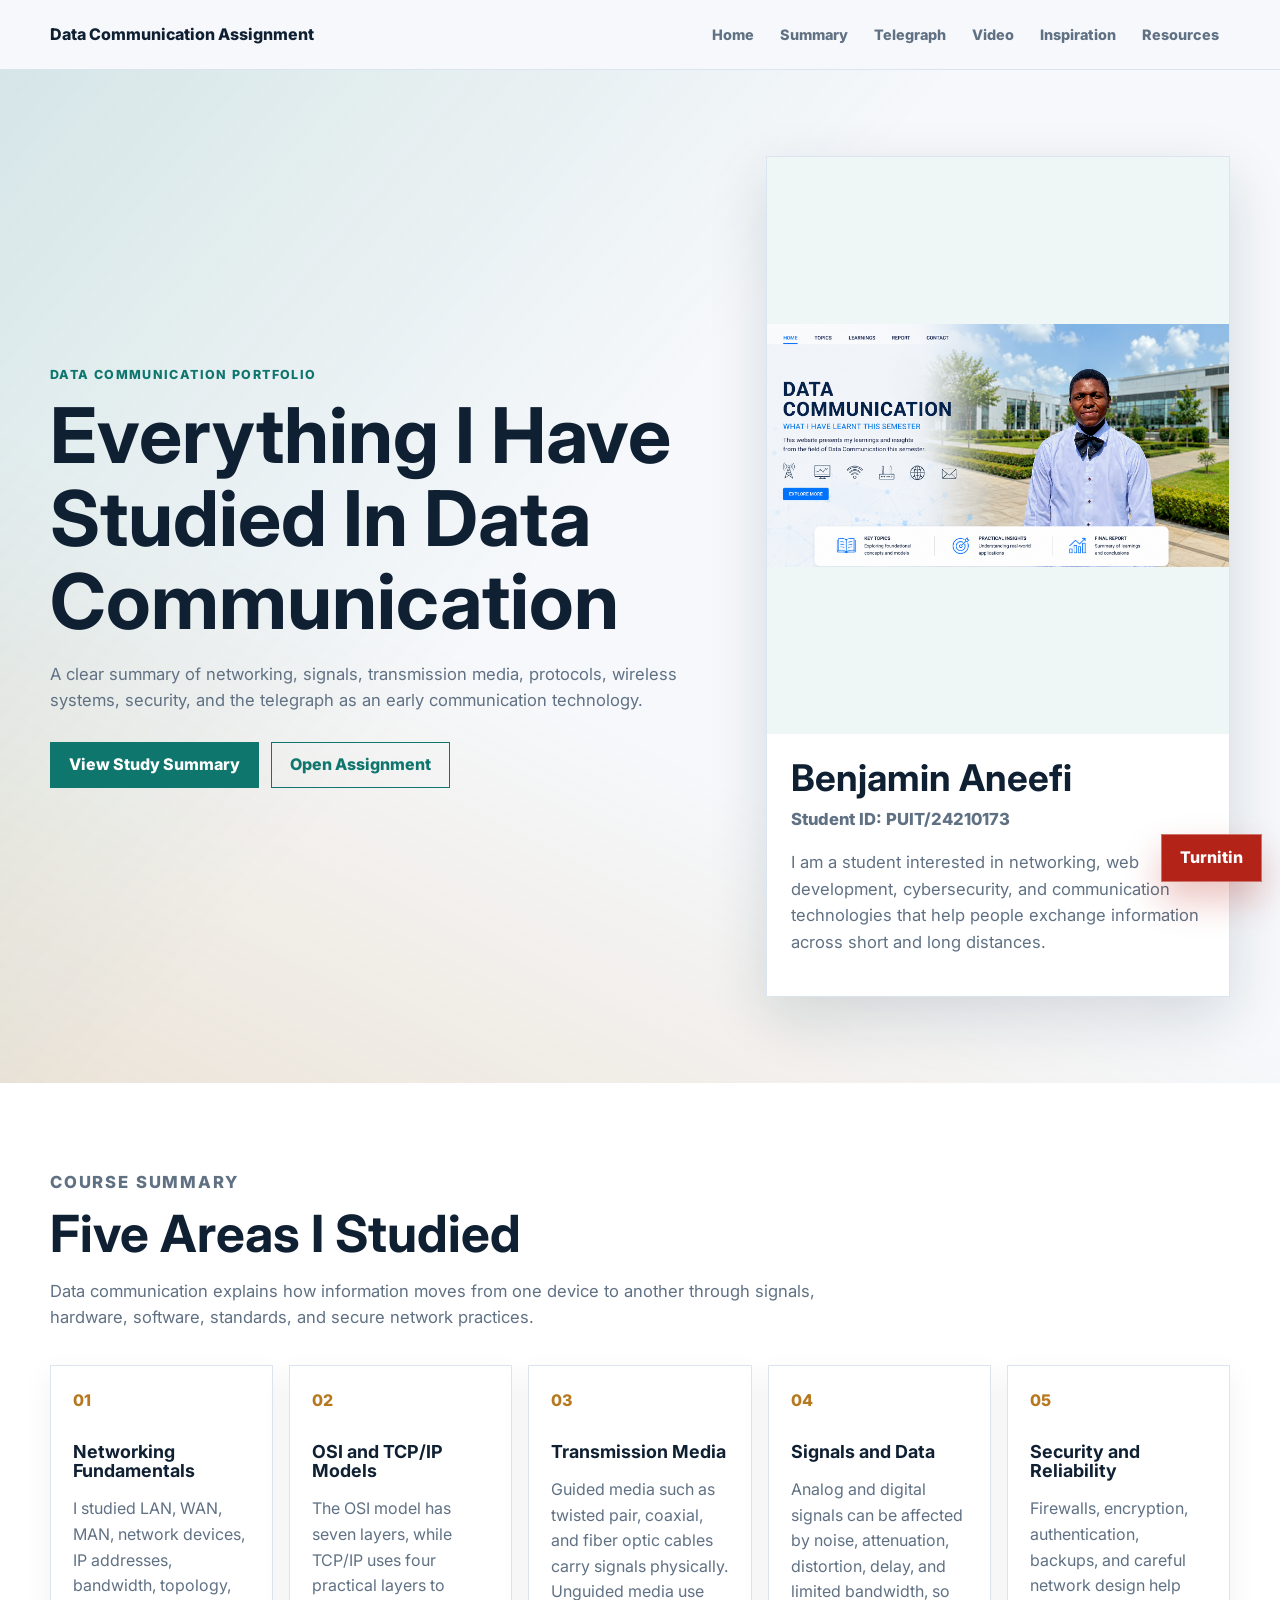
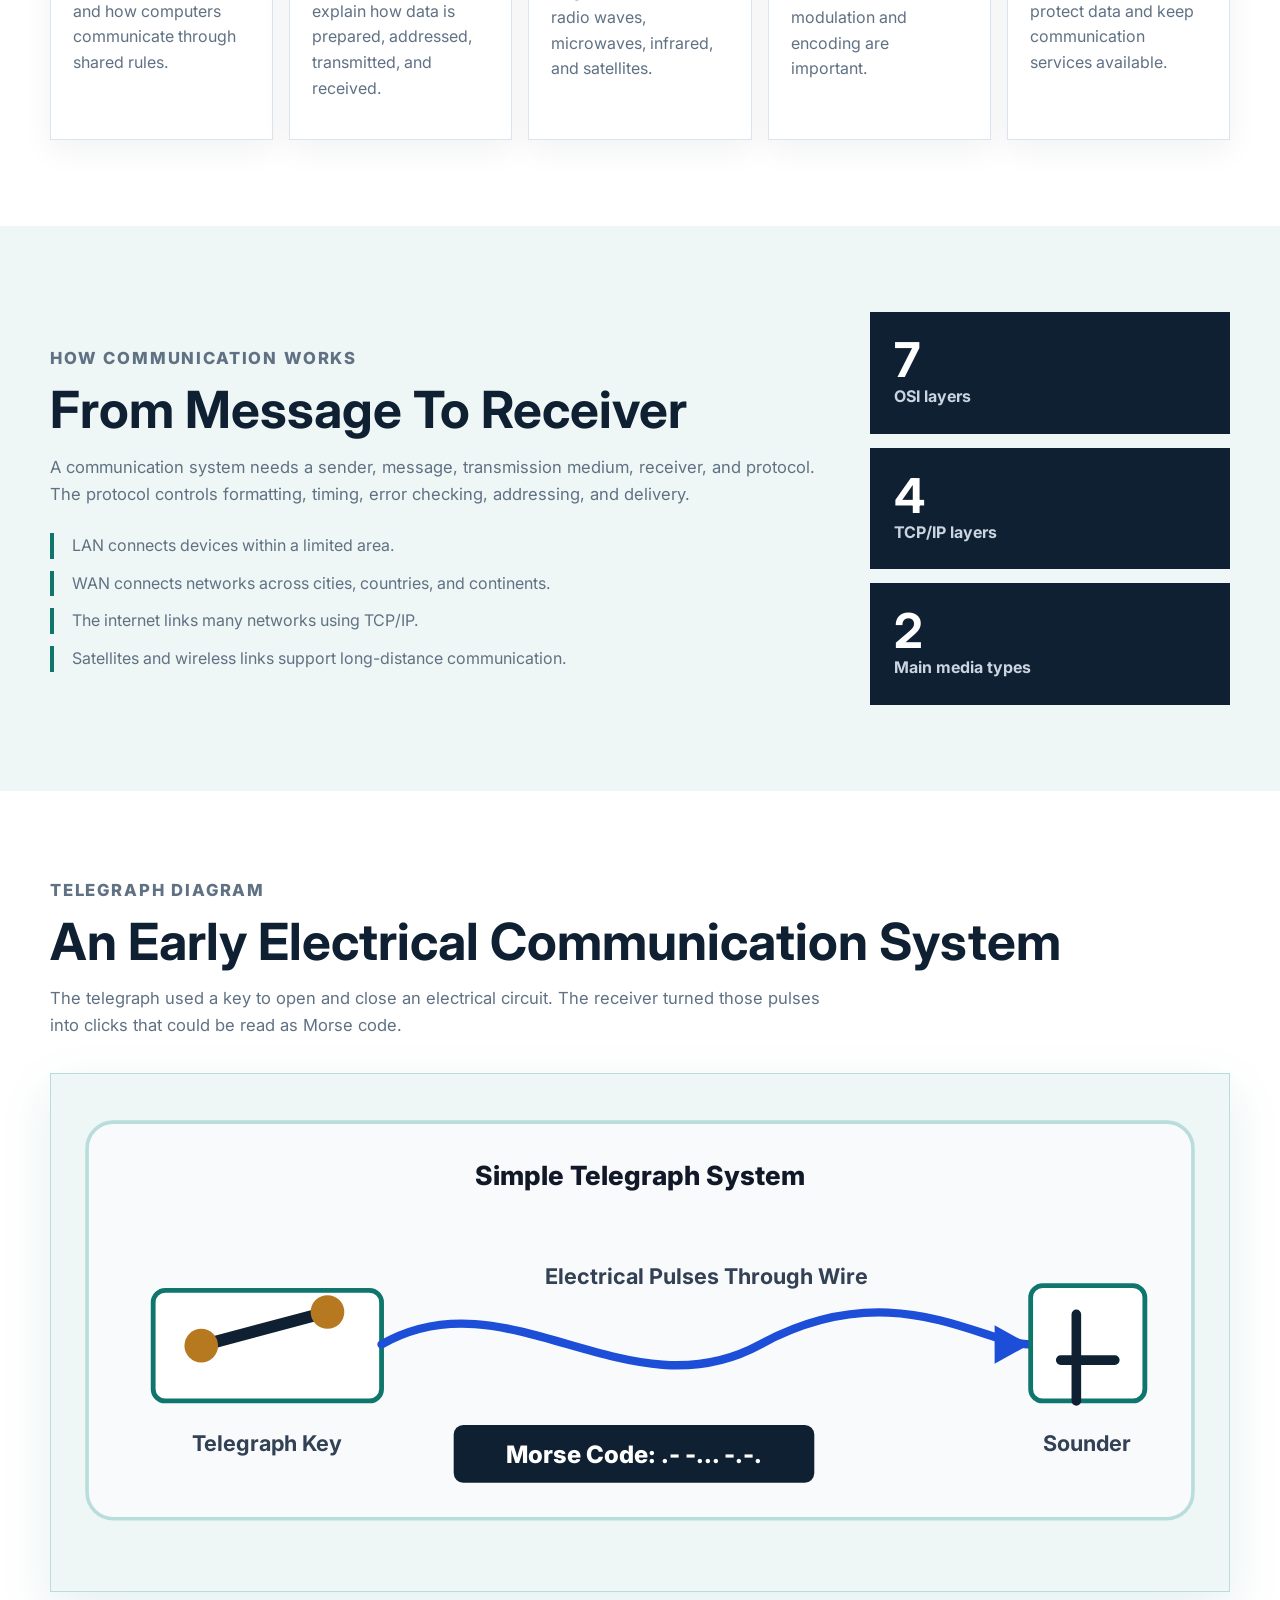
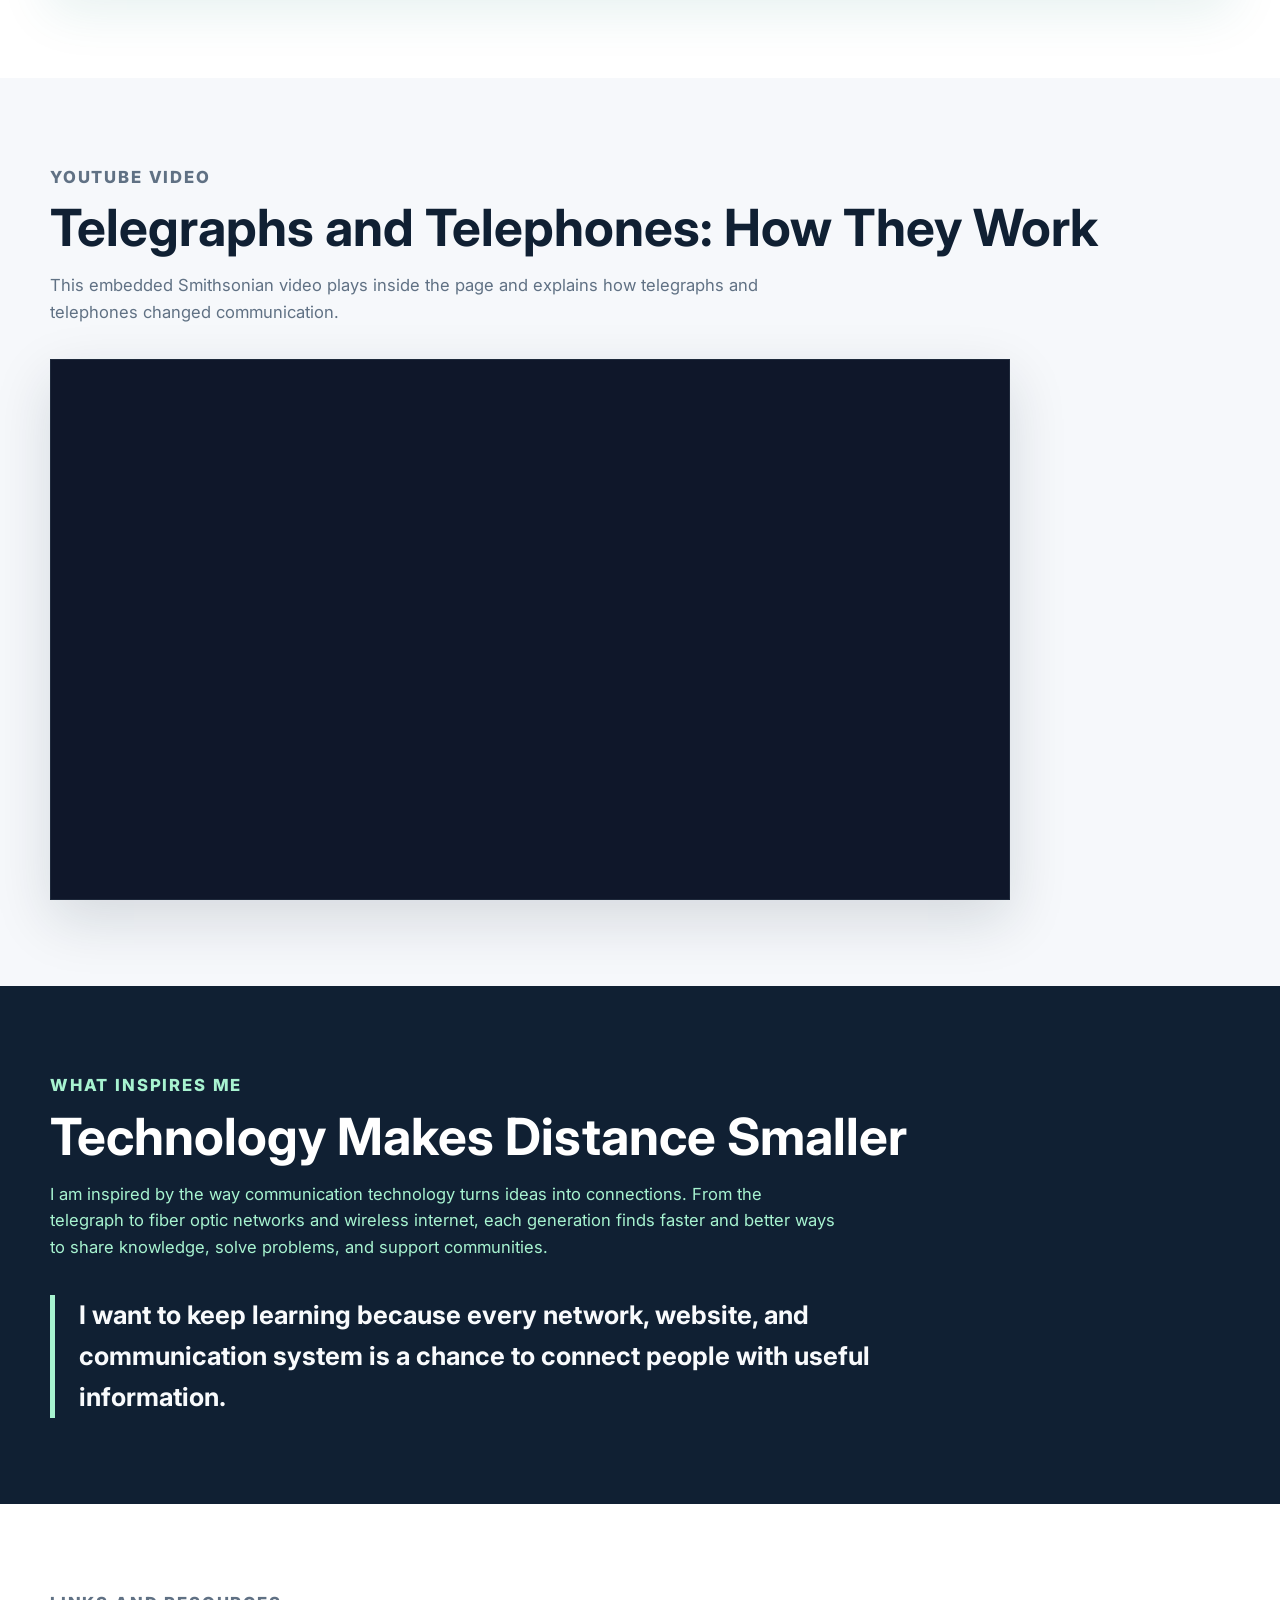
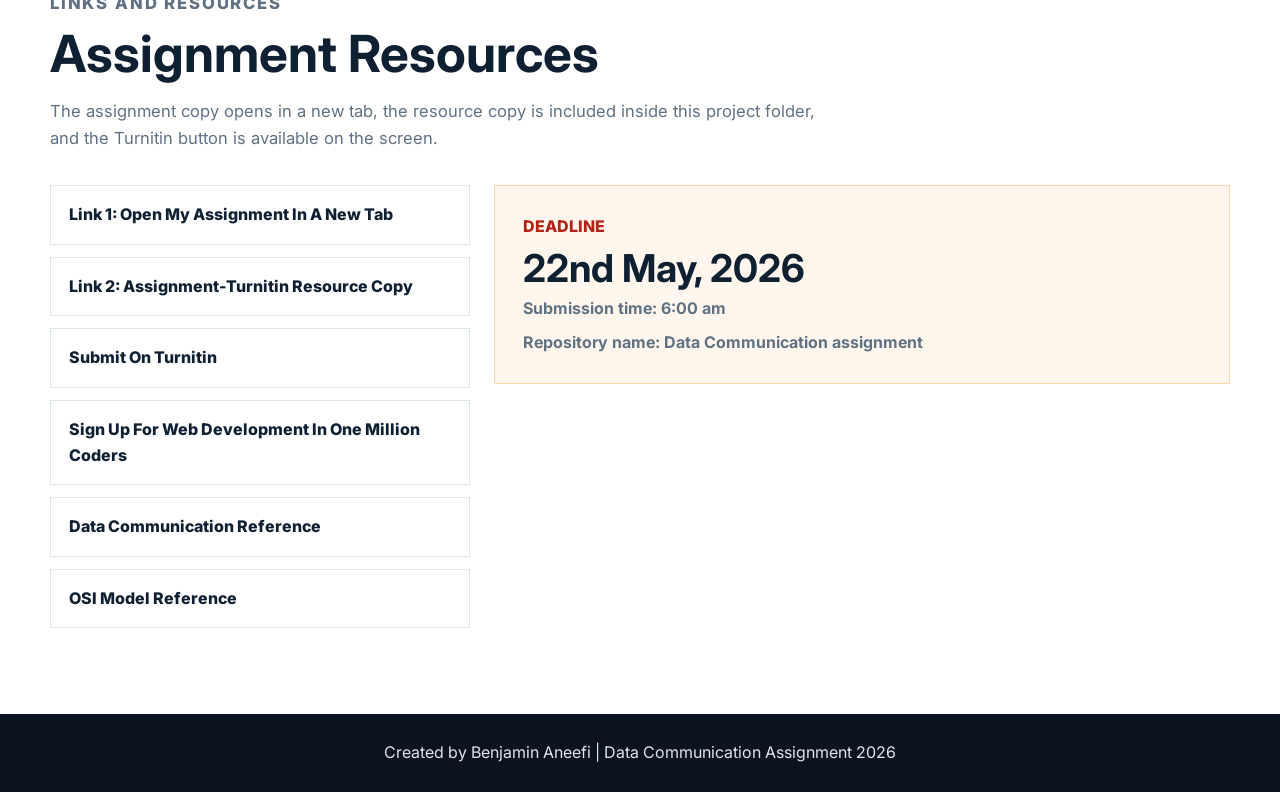
==== commit ec57b13d: "Build data communication assignment site" ====
--- a/index.html
+++ b/index.html
@@ -1,10 +1,10 @@
 <!DOCTYPE html>
 <html lang="en">
 <head>
-  <meta name="viewport" content="width=device-width, initial-scale=1.0">
   <meta charset="UTF-8">
   <meta name="viewport" content="width=device-width, initial-scale=1.0">
-  <title>Data Communication Portfolio | Benjamin Aneefi</title>
+  <title>Data Communication Assignment | Benjamin Aneefi</title>
+  <meta name="description" content="Data Communication assignment summary by Benjamin Aneefi.">
   <link rel="preconnect" href="https://fonts.googleapis.com">
   <link rel="preconnect" href="https://fonts.gstatic.com" crossorigin>
   <link href="https://fonts.googleapis.com/css2?family=Inter:wght@400;600;700;800&display=swap" rel="stylesheet">
@@ -12,18 +12,18 @@
 </head>
 <body>
   <header class="site-header">
-    <nav class="nav-shell" aria-label="Primary navigation">
-      <a class="brand" href="#home">DataComm Study Hub</a>
-      <button class="nav-toggle" type="button" aria-expanded="false" aria-controls="primary-menu">
+    <nav class="nav-shell" aria-label="Main navigation">
+      <a class="brand" href="#home">Data Communication Assignment</a>
+      <button class="nav-toggle" type="button" aria-label="Open navigation" aria-expanded="false">
         <span></span>
         <span></span>
         <span></span>
       </button>
-      <ul id="primary-menu" class="nav-menu">
+      <ul class="nav-menu">
         <li><a href="#home">Home</a></li>
-        <li><a href="#concepts">Concepts</a></li>
-        <li><a href="#topic-details">Topics</a></li>
+        <li><a href="#summary">Summary</a></li>
         <li><a href="#telegraph">Telegraph</a></li>
+        <li><a href="#video">Video</a></li>
         <li><a href="#inspiration">Inspiration</a></li>
         <li><a href="#resources">Resources</a></li>
       </ul>
@@ -33,435 +33,232 @@
   <main>
     <section id="home" class="hero section-band">
       <div class="hero-copy">
-        <p class="eyebrow">Data Communication Assignment</p>
-        <h1>Everything I have studied in data communication</h1>
+        <p class="eyebrow">Data Communication Portfolio</p>
+        <h1>Everything I Have Studied In Data Communication</h1>
         <p class="hero-text">
-          A clear summary of how information travels from one device to another through signals,
-          media, protocols, switching, addressing, and network security.
+          A clear summary of networking, signals, transmission media, protocols, wireless systems,
+          security, and the telegraph as an early communication technology.
         </p>
         <div class="hero-actions">
-          <a class="primary-link" href="resources/assignment-turnitin.html" target="_blank" rel="noopener">Open Assignment</a>
-          <a class="secondary-link" href="https://www.turnitin.com/assignment/type/paper/dashboard/184475073?lang=en_us" target="_blank" rel="noopener">Submit on Turnitin</a>
-          <a class="secondary-link" href="#resources">View Resources</a>
+          <a class="primary-link" href="#summary">View Study Summary</a>
+          <a class="secondary-link" href="resources/assignment-turnitin.html" target="_blank" rel="noopener">Open Assignment</a>
         </div>
       </div>
 
       <aside class="profile-panel" aria-label="Student profile">
-        <img src="images/index1.png" alt="Benjamin Aneefi data communication profile image">
+        <img src="IMAGES/index1.png" alt="Portrait of Benjamin Aneefi">
         <div>
           <h2>Benjamin Aneefi</h2>
           <p class="student-id">Student ID: PUIT/24210173</p>
           <p>
-            I am a technology-minded student interested in networking, internet systems, and the
-            way communication infrastructure connects people, schools, businesses, and communities.
+            I am a student interested in networking, web development, cybersecurity, and communication
+            technologies that help people exchange information across short and long distances.
           </p>
         </div>
       </aside>
     </section>
 
-    <section id="concepts" class="section-band light">
-      <div class="section-heading">
-        <p class="eyebrow">Course Topic Links</p>
-        <h2>Click a topic to read the summary</h2>
-        <p>
-          Each topic below links to a short explanation, key subtopics, and the learning activity
-          used in class. The repeated textbook column has been replaced with useful subtopics.
+    <section id="summary" class="section-band light">
+      <div class="section-heading">
+        <p class="eyebrow">Course Summary</p>
+        <h2>Five Areas I Studied</h2>
+        <p>
+          Data communication explains how information moves from one device to another through signals,
+          hardware, software, standards, and secure network practices.
         </p>
       </div>
 
       <div class="concept-grid">
-        <a class="concept-card topic-link" href="#networking-fundamentals">
+        <article class="concept-card">
+          <span class="card-number">01</span>
+          <h3>Networking Fundamentals</h3>
+          <p>
+            I studied LAN, WAN, MAN, network devices, IP addresses, bandwidth, topology, and how computers
+            communicate through shared rules.
+          </p>
+        </article>
+
+        <article class="concept-card">
           <span class="card-number">02</span>
-          <h3>Networking Fundamentals</h3>
-          <p>
-            Devices, links, protocols, bandwidth, latency, IP addressing, and basic network types.
-          </p>
-        </a>
-        <a class="concept-card topic-link" href="#network-reference-models">
+          <h3>OSI and TCP/IP Models</h3>
+          <p>
+            The OSI model has seven layers, while TCP/IP uses four practical layers to explain how data is
+            prepared, addressed, transmitted, and received.
+          </p>
+        </article>
+
+        <article class="concept-card">
           <span class="card-number">03</span>
-          <h3>Network and Network Reference Models</h3>
-          <p>
-            OSI and TCP/IP layers explain how data moves from applications to physical media.
-          </p>
-        </a>
-        <a class="concept-card topic-link" href="#transmission-media">
+          <h3>Transmission Media</h3>
+          <p>
+            Guided media such as twisted pair, coaxial, and fiber optic cables carry signals physically.
+            Unguided media use radio waves, microwaves, infrared, and satellites.
+          </p>
+        </article>
+
+        <article class="concept-card">
           <span class="card-number">04</span>
-          <h3>Transmission Media</h3>
-          <p>
-            Copper cable, fiber optics, radio, microwave, satellite, and infrared transmission.
-          </p>
-        </a>
-        <a class="concept-card topic-link" href="#signals">
+          <h3>Signals and Data</h3>
+          <p>
+            Analog and digital signals can be affected by noise, attenuation, distortion, delay, and limited
+            bandwidth, so modulation and encoding are important.
+          </p>
+        </article>
+
+        <article class="concept-card">
           <span class="card-number">05</span>
-          <h3>Signals</h3>
-          <p>
-            Analog and digital signals, modulation, encoding, noise, attenuation, and bandwidth.
-          </p>
-        </a>
-        <a class="concept-card topic-link" href="#wireless-networks">
-          <span class="card-number">06</span>
-          <h3>Wireless Networks and Technologies</h3>
-          <p>
-            Wi-Fi, Bluetooth, cellular networks, radio channels, mobility, and wireless security.
-          </p>
-        </a>
-        <a class="concept-card topic-link" href="#cia-cryptography">
-          <span class="card-number">07</span>
-          <h3>CIA Triad and Cryptography</h3>
-          <p>
-            Confidentiality, integrity, availability, encryption, hashes, and digital signatures.
-          </p>
-        </a>
-        <a class="concept-card topic-link" href="#network-security">
-          <span class="card-number">08</span>
-          <h3>Data, Network, and Cybersecurity</h3>
-          <p>
-            Threats, vulnerabilities, firewalls, malware protection, access control, and monitoring.
-          </p>
-        </a>
-        <a class="concept-card topic-link" href="#data-protection">
-          <span class="card-number">09</span>
-          <h3>Data Protection Policies and Acts</h3>
-          <p>
-            Privacy laws, compliance duties, consent, lawful processing, and industry standards.
-          </p>
-        </a>
-        <a class="concept-card topic-link" href="#simulation-practical">
-          <span class="card-number">10</span>
-          <h3>Network Simulation Practical</h3>
-          <p>
-            Building and testing virtual networks with devices, cables, addresses, and protocols.
-          </p>
-        </a>
-        <a class="concept-card topic-link" href="#class-presentation">
-          <span class="card-number">11</span>
-          <h3>Class Presentation</h3>
-          <p>
-            Explaining a communication topic clearly with examples, diagrams, and references.
-          </p>
-        </a>
-        <a class="concept-card topic-link" href="#revision">
-          <span class="card-number">12</span>
-          <h3>Revision</h3>
-          <p>
-            Reviewing all course materials through questions, summaries, and interactive practice.
-          </p>
-        </a>
-      </div>
-    </section>
-
-    <section id="topic-details" class="section-band">
-      <div class="section-heading">
-        <p class="eyebrow">Topic Notes</p>
-        <h2>Course outline with subtopics</h2>
-        <p>
-          These notes explain what each topic means in data communication and list the subtopics to
-          study before lectures, tutorials, practicals, presentations, and revision.
-        </p>
-      </div>
-
-      <div class="topic-detail-grid">
-        <article id="networking-fundamentals" class="topic-detail-card">
-          <div class="topic-meta"><span>Week 2</span><span>Lectures / Tutorial</span></div>
-          <h3>Networking Fundamentals</h3>
-          <p>
-            Networking fundamentals introduce how computers and devices connect to share data,
-            resources, and services. This topic explains the purpose of networks and the basic
-            language used to describe communication systems.
-          </p>
-          <h4>Subtopics</h4>
-          <ul>
-            <li>Network devices, nodes, links, clients, servers, and peer-to-peer communication.</li>
-            <li>LAN, MAN, WAN, internet, intranet, bandwidth, throughput, latency, and reliability.</li>
-            <li>IP addresses, MAC addresses, ports, protocols, packets, and basic troubleshooting.</li>
-          </ul>
-        </article>
-
-        <article id="network-reference-models" class="topic-detail-card">
-          <div class="topic-meta"><span>Week 3</span><span>Lectures / Tutorial</span></div>
-          <h3>Network and Network Reference Models</h3>
-          <p>
-            Reference models break communication into layers so network tasks are easier to
-            understand, design, and troubleshoot. They show how data is prepared, addressed,
-            transmitted, routed, and delivered to an application.
-          </p>
-          <h4>Subtopics</h4>
-          <ul>
-            <li>OSI model layers: physical, data link, network, transport, session, presentation, application.</li>
-            <li>TCP/IP model layers and how they compare with the OSI model.</li>
-            <li>Encapsulation, decapsulation, protocols, addressing, routing, and service delivery.</li>
-          </ul>
-        </article>
-
-        <article id="transmission-media" class="topic-detail-card">
-          <div class="topic-meta"><span>Week 4</span><span>Lectures / Tutorial</span></div>
-          <h3>Transmission Media</h3>
-          <p>
-            Transmission media are the physical or wireless paths that carry signals between
-            devices. The chosen medium affects speed, distance, cost, security, and resistance to
-            interference.
-          </p>
-          <h4>Subtopics</h4>
-          <ul>
-            <li>Guided media: twisted pair cable, coaxial cable, and fiber optic cable.</li>
-            <li>Unguided media: radio waves, microwaves, infrared, and satellite communication.</li>
-            <li>Media selection based on bandwidth, attenuation, noise, cost, installation, and coverage.</li>
-          </ul>
-        </article>
-
-        <article id="signals" class="topic-detail-card">
-          <div class="topic-meta"><span>Week 5</span><span>Lectures / Tutorial</span></div>
-          <h3>Signals</h3>
-          <p>
-            Signals are the electrical, optical, or radio forms used to carry data. Understanding
-            signals helps explain how binary data moves through real communication channels.
-          </p>
-          <h4>Subtopics</h4>
-          <ul>
-            <li>Analog and digital signals, amplitude, frequency, phase, period, and wavelength.</li>
-            <li>Encoding, modulation, multiplexing, bandwidth, bit rate, and baud rate.</li>
-            <li>Noise, distortion, attenuation, interference, and signal quality improvement.</li>
-          </ul>
-        </article>
-
-        <article id="wireless-networks" class="topic-detail-card">
-          <div class="topic-meta"><span>Week 6</span><span>Lectures / Tutorial</span></div>
-          <h3>Wireless Networks and Technologies</h3>
-          <p>
-            Wireless networking allows devices to communicate without physical cables. It supports
-            mobility, flexible access, and wide coverage, but it also needs careful security and
-            interference management.
-          </p>
-          <h4>Subtopics</h4>
-          <ul>
-            <li>Wi-Fi, Bluetooth, cellular networks, hotspot access, and wireless access points.</li>
-            <li>Radio frequency, channels, signal strength, coverage, roaming, and interference.</li>
-            <li>Wireless standards, authentication, encryption, and safe public network use.</li>
-          </ul>
-        </article>
-
-        <article id="cia-cryptography" class="topic-detail-card">
-          <div class="topic-meta"><span>Week 7</span><span>Lectures / Tutorial</span></div>
-          <h3>CIA Triad and Cryptography</h3>
-          <p>
-            The CIA triad explains the three main goals of information security: keeping data
-            private, accurate, and available. Cryptography supports these goals by protecting data
-            while it is stored or transmitted.
-          </p>
-          <h4>Subtopics</h4>
-          <ul>
-            <li>Confidentiality, integrity, availability, authentication, authorization, and non-repudiation.</li>
-            <li>Symmetric encryption, asymmetric encryption, public and private keys.</li>
-            <li>Hashing, digital signatures, certificates, SSL/TLS, and secure communication.</li>
-          </ul>
-        </article>
-
-        <article id="network-security" class="topic-detail-card">
-          <div class="topic-meta"><span>Week 8</span><span>Lectures / Tutorial</span></div>
-          <h3>Data Security, Network Security and Cybersecurity</h3>
-          <p>
-            This topic focuses on protecting data and systems from unauthorized access, misuse,
-            disruption, and attack. It connects technical controls with responsible user behavior.
-          </p>
-          <h4>Subtopics</h4>
-          <ul>
-            <li>Malware, phishing, social engineering, denial-of-service attacks, and insider threats.</li>
-            <li>Firewalls, antivirus tools, intrusion detection, VPNs, backups, and patch management.</li>
-            <li>Password safety, multi-factor authentication, access control, monitoring, and incident response.</li>
-          </ul>
-        </article>
-
-        <article id="data-protection" class="topic-detail-card">
-          <div class="topic-meta"><span>Week 9</span><span>Lectures / Tutorial</span></div>
-          <h3>Review of Data Protection Policies and Acts</h3>
-          <p>
-            Data protection policies and laws guide how personal and organizational information
-            should be collected, used, stored, shared, and deleted. They help protect privacy and
-            build trust in digital systems.
-          </p>
-          <h4>Legislative instruments and industry standard documents</h4>
-          <ul>
-            <li>Privacy principles, consent, lawful processing, data minimization, accuracy, and retention.</li>
-            <li>Rights of data subjects, breach reporting, accountability, and organizational policies.</li>
-            <li>Examples of protection frameworks, cybersecurity standards, and acceptable use policies.</li>
-          </ul>
-        </article>
-
-        <article id="simulation-practical" class="topic-detail-card">
-          <div class="topic-meta"><span>Week 10</span><span>Practical</span></div>
-          <h3>Network Simulation Practical</h3>
-          <p>
-            Network simulation practicals allow students to design and test networks in software
-            before building them physically. They make it easier to see how devices communicate and
-            how configuration choices affect performance.
-          </p>
-          <h4>Subtopics</h4>
-          <ul>
-            <li>Creating topologies with PCs, switches, routers, servers, and wireless devices.</li>
-            <li>Configuring IP addresses, subnet masks, gateways, routing, and basic services.</li>
-            <li>Testing connectivity with ping, packet tracing, and troubleshooting failed links.</li>
-          </ul>
-        </article>
-
-        <article id="class-presentation" class="topic-detail-card">
-          <div class="topic-meta"><span>Week 11</span><span>Presentation</span></div>
-          <h3>Class Presentation</h3>
-          <p>
-            Class presentations help students explain technical ideas clearly and confidently. A
-            good presentation uses simple language, correct terminology, diagrams, and examples from
-            real communication systems.
-          </p>
-          <h4>Subtopics</h4>
-          <ul>
-            <li>Choosing a topic, researching credible sources, and organizing main points.</li>
-            <li>Using diagrams, examples, demonstrations, and clear slide structure.</li>
-            <li>Speaking confidently, answering questions, and citing materials properly.</li>
-          </ul>
-        </article>
-
-        <article id="revision" class="topic-detail-card">
-          <div class="topic-meta"><span>Week 12</span><span>Interactive Review</span></div>
-          <h3>Revision</h3>
-          <p>
-            Revision brings all course materials together so students can check understanding,
-            correct weak areas, and prepare for assessment. It is most effective when it combines
-            summaries, practice questions, diagrams, and discussion.
-          </p>
-          <h4>All Course Materials</h4>
-          <ul>
-            <li>Networking fundamentals, models, media, signals, wireless technologies, and security.</li>
-            <li>Data protection policies, simulation practicals, presentation topics, and key definitions.</li>
-            <li>Past questions, class notes, diagrams, group discussion, and self-testing.</li>
-          </ul>
-        </article>
-      </div>
-    </section>
-
-    <section id="systems" class="section-band">
+          <h3>Security and Reliability</h3>
+          <p>
+            Firewalls, encryption, authentication, backups, and careful network design help protect data and
+            keep communication services available.
+          </p>
+        </article>
+      </div>
+    </section>
+
+    <section id="systems" class="section-band systems-section">
       <div class="split-layout">
         <div>
-          <p class="eyebrow">Communication Systems</p>
-          <h2>From local links to global networks</h2>
-          <p>
-            Modern communication systems combine hardware and software. Network interface cards,
-            switches, routers, modems, access points, servers, and satellites all help data move
-            from a source to a destination.
+          <p class="eyebrow">How Communication Works</p>
+          <h2>From Message To Receiver</h2>
+          <p>
+            A communication system needs a sender, message, transmission medium, receiver, and protocol.
+            The protocol controls formatting, timing, error checking, addressing, and delivery.
           </p>
           <ul class="study-list">
-            <li><strong>LAN:</strong> connects devices within a small area such as a room, school, or office.</li>
-            <li><strong>WAN:</strong> connects networks across cities, countries, and continents.</li>
-            <li><strong>Internet:</strong> a global network of networks built on shared standards.</li>
-            <li><strong>Satellite communication:</strong> uses uplink and downlink radio signals through orbiting satellites.</li>
+            <li>LAN connects devices within a limited area.</li>
+            <li>WAN connects networks across cities, countries, and continents.</li>
+            <li>The internet links many networks using TCP/IP.</li>
+            <li>Satellites and wireless links support long-distance communication.</li>
           </ul>
         </div>
-        <div class="metric-strip" aria-label="Data communication highlights">
+        <div class="metric-strip" aria-label="Study facts">
           <div><strong>7</strong><span>OSI layers</span></div>
           <div><strong>4</strong><span>TCP/IP layers</span></div>
-          <div><strong>2</strong><span>main media types</span></div>
+          <div><strong>2</strong><span>Main media types</span></div>
         </div>
       </div>
     </section>
 
     <section id="telegraph" class="section-band light">
       <div class="section-heading">
-        <p class="eyebrow">Historical Foundation</p>
-        <h2>Telegraph diagram</h2>
-        <p>
-          The telegraph is one of the earliest electrical communication systems. It used a key,
-          battery, transmission wire, and receiver to send coded pulses over long distances.
-        </p>
-      </div>
-
-      <div class="diagram-wrap" role="img" aria-label="Diagram of a telegraph circuit from sender key to receiver sounder">
-        <svg class="telegraph-svg" viewBox="0 0 980 360" xmlns="http://www.w3.org/2000/svg">
-          <defs>
-            <marker id="arrow" markerWidth="12" markerHeight="12" refX="10" refY="6" orient="auto">
-              <path d="M2 2 L10 6 L2 10 Z" fill="#0f766e"/>
-            </marker>
-          </defs>
-          <rect x="35" y="95" width="185" height="150" rx="8" fill="#fff" stroke="#111827" stroke-width="4"/>
-          <text x="128" y="130" text-anchor="middle" class="diagram-title">Station A</text>
-          <text x="128" y="156" text-anchor="middle" class="diagram-label">Morse key</text>
-          <line x1="75" y1="198" x2="150" y2="198" stroke="#111827" stroke-width="8" stroke-linecap="round"/>
-          <line x1="150" y1="198" x2="186" y2="175" stroke="#111827" stroke-width="8" stroke-linecap="round"/>
-          <circle cx="75" cy="198" r="10" fill="#ef4444"/>
-          <circle cx="186" cy="175" r="10" fill="#ef4444"/>
-
-          <rect x="290" y="115" width="120" height="110" rx="8" fill="#fef3c7" stroke="#92400e" stroke-width="4"/>
-          <text x="350" y="158" text-anchor="middle" class="diagram-title">Battery</text>
-          <text x="350" y="188" text-anchor="middle" class="diagram-label">power</text>
-
-          <path d="M220 170 H290" stroke="#0f766e" stroke-width="8" fill="none" marker-end="url(#arrow)"/>
-          <path d="M410 170 C520 70 650 70 760 170" stroke="#0f766e" stroke-width="8" fill="none" stroke-dasharray="18 14" marker-end="url(#arrow)"/>
-          <text x="585" y="88" text-anchor="middle" class="diagram-label">transmission wire carries pulses</text>
-
-          <rect x="760" y="95" width="185" height="150" rx="8" fill="#fff" stroke="#111827" stroke-width="4"/>
-          <text x="853" y="130" text-anchor="middle" class="diagram-title">Station B</text>
-          <text x="853" y="156" text-anchor="middle" class="diagram-label">sounder</text>
-          <rect x="802" y="185" width="102" height="28" rx="14" fill="#1d4ed8"/>
-          <line x1="818" y1="185" x2="818" y2="162" stroke="#1d4ed8" stroke-width="7"/>
-          <line x1="888" y1="185" x2="888" y2="162" stroke="#1d4ed8" stroke-width="7"/>
-          <path d="M795 240 C825 278 882 278 912 240" stroke="#111827" stroke-width="5" fill="none"/>
-
-          <path d="M853 245 C710 330 270 330 128 245" stroke="#64748b" stroke-width="5" fill="none"/>
-          <text x="490" y="322" text-anchor="middle" class="diagram-label">return path completes the circuit</text>
+        <p class="eyebrow">Telegraph Diagram</p>
+        <h2>An Early Electrical Communication System</h2>
+        <p>
+          The telegraph used a key to open and close an electrical circuit. The receiver turned those pulses
+          into clicks that could be read as Morse code.
+        </p>
+      </div>
+
+      <div class="diagram-wrap" role="img" aria-label="Diagram showing a telegraph key sending an electrical signal through a wire to a sounder and Morse code message.">
+        <svg class="telegraph-svg" viewBox="0 0 980 430" xmlns="http://www.w3.org/2000/svg">
+          <rect x="30" y="40" width="920" height="330" rx="22" fill="#f8fafc" stroke="#b9ddda" stroke-width="3"/>
+          <text x="490" y="92" text-anchor="middle" class="diagram-title">Simple Telegraph System</text>
+          <rect x="85" y="180" width="190" height="92" rx="10" fill="#ffffff" stroke="#0f766e" stroke-width="4"/>
+          <line x1="125" y1="226" x2="230" y2="198" stroke="#102033" stroke-width="10" stroke-linecap="round"/>
+          <circle cx="125" cy="226" r="14" fill="#b7791f"/>
+          <circle cx="230" cy="198" r="14" fill="#b7791f"/>
+          <text x="180" y="314" text-anchor="middle" class="diagram-label">Telegraph Key</text>
+          <path d="M275 225 C380 165, 480 285, 590 225 S775 225, 815 225" fill="none" stroke="#1d4ed8" stroke-width="7" stroke-linecap="round"/>
+          <polygon points="814,225 785,209 785,241" fill="#1d4ed8"/>
+          <text x="545" y="175" text-anchor="middle" class="diagram-label">Electrical Pulses Through Wire</text>
+          <rect x="815" y="176" width="95" height="96" rx="10" fill="#ffffff" stroke="#0f766e" stroke-width="4"/>
+          <path d="M840 238 h45 m-32 -38 v72" stroke="#102033" stroke-width="8" stroke-linecap="round"/>
+          <text x="862" y="314" text-anchor="middle" class="diagram-label">Sounder</text>
+          <rect x="335" y="292" width="300" height="48" rx="8" fill="#102033"/>
+          <text x="485" y="324" text-anchor="middle" fill="#ffffff" font-size="20" font-weight="800">Morse Code: .-  -...  -.-.</text>
         </svg>
       </div>
     </section>
 
+    <section id="video" class="section-band video-section">
+      <div class="section-heading">
+        <p class="eyebrow">YouTube Video</p>
+        <h2>Telegraphs and Telephones: How They Work</h2>
+        <p>
+          This embedded Smithsonian video plays inside the page and explains how telegraphs and telephones
+          changed communication.
+        </p>
+      </div>
+      <div class="video-panel">
+        <iframe
+          src="https://www.youtube.com/embed/7e522NK7gcM"
+          title="Telegraphs and Telephones - How They Work"
+          allow="accelerometer; autoplay; clipboard-write; encrypted-media; gyroscope; picture-in-picture; web-share"
+          allowfullscreen>
+        </iframe>
+      </div>
+    </section>
+
     <section id="inspiration" class="section-band inspiration">
       <div class="section-heading">
         <p class="eyebrow">What Inspires Me</p>
-        <h2>Communication technology can change access</h2>
-        <p>
-          I am inspired by the way networks make education, business, emergency services, and
-          personal communication possible across distance. Data communication shows that technology
-          is not only about machines; it is about giving people faster access to information,
-          opportunity, and each other.
+        <h2>Technology Makes Distance Smaller</h2>
+        <p>
+          I am inspired by the way communication technology turns ideas into connections. From the telegraph
+          to fiber optic networks and wireless internet, each generation finds faster and better ways to share
+          knowledge, solve problems, and support communities.
         </p>
       </div>
       <blockquote>
-        When a message can travel clearly, securely, and quickly, a person can learn, work, ask for
-        help, and share ideas beyond the limits of their physical location.
+        I want to keep learning because every network, website, and communication system is a chance to connect
+        people with useful information.
       </blockquote>
     </section>
 
     <section id="resources" class="section-band light">
       <div class="section-heading">
         <p class="eyebrow">Links and Resources</p>
-        <h2>Assignment files, references, and telegraph tutorial</h2>
-        <p>
-          The first resource opens the assignment copy in a new browser tab. The tutorial link below
-          loads a telegraph lesson inside this page, and the Turnitin link opens the submission page.
+        <h2>Assignment Resources</h2>
+        <p>
+          The assignment copy opens in a new tab, the resource copy is included inside this project folder,
+          and the Turnitin button is available on the screen.
         </p>
       </div>
 
       <div class="resources-grid">
         <div class="resource-links">
-          <a href="resources/assignment-turnitin.html" target="_blank" rel="noopener">Link 1: Open my assignment in a new tab</a>
-          <a href="resources/assignment-turnitin.html" target="_blank" rel="noopener">Link 2: Resources and Turnitin copy</a>
-          <a href="https://www.turnitin.com/assignment/type/paper/dashboard/184475073?lang=en_us" target="_blank" rel="noopener">Link 3: Submit on Turnitin</a>
-          <a href="https://www.geeksforgeeks.org/computer-networks/what-is-data-communication/" target="_blank" rel="noopener">Data communication reference</a>
-          <a href="https://www.cloudflare.com/learning/network-layer/what-is-the-osi-model/" target="_blank" rel="noopener">OSI model reference</a>
-          <a href="https://www.youtube.com/embed/5oenjbqynqA" target="video-frame">Play telegraph tutorial inside this tab</a>
-        </div>
-
-        <div class="video-panel">
-          <iframe
-            name="video-frame"
-            src="https://www.youtube.com/embed/5oenjbqynqA"
-            title="Telegraph tutorial video"
-            allow="accelerometer; autoplay; clipboard-write; encrypted-media; gyroscope; picture-in-picture; web-share"
-            allowfullscreen></iframe>
-        </div>
+          <a href="resources/assignment-turnitin.html" target="_blank" rel="noopener">Link 1: Open My Assignment In A New Tab</a>
+          <a href="resources/assignment-turnitin.html" target="_blank" rel="noopener">Link 2: Assignment-Turnitin Resource Copy</a>
+          <a href="https://www.turnitin.com/assignment/type/paper/dashboard/184475073?lang=en_us" target="_blank" rel="noopener">Submit On Turnitin</a>
+          <a href="https://www.onemillioncoders.gov.gh/community" target="_blank" rel="noopener">Sign Up For Web Development In One Million Coders</a>
+          <a href="https://www.geeksforgeeks.org/computer-networks/what-is-data-communication/" target="_blank" rel="noopener">Data Communication Reference</a>
+          <a href="https://www.cloudflare.com/learning/network-layer/what-is-the-osi-model/" target="_blank" rel="noopener">OSI Model Reference</a>
+        </div>
+
+        <aside class="deadline-panel">
+          <span>Deadline</span>
+          <strong>22nd May, 2026</strong>
+          <p>Submission time: 6:00 am</p>
+          <p>Repository name: Data Communication assignment</p>
+        </aside>
       </div>
     </section>
   </main>
 
+  <a class="turnitin-float" href="https://www.turnitin.com/assignment/type/paper/dashboard/184475073?lang=en_us" target="_blank" rel="noopener">
+    Turnitin
+  </a>
+
   <footer class="site-footer">
-    <p>Created by Benjamin Aneefi for Data Communication, 2026.</p>
+    <p>Created by Benjamin Aneefi | Data Communication Assignment 2026</p>
   </footer>
 
-  <script src="JS/main.js"></script>
+  <script>
+    const navToggle = document.querySelector(".nav-toggle");
+    const navMenu = document.querySelector(".nav-menu");
+
+    navToggle.addEventListener("click", () => {
+      const isOpen = navMenu.classList.toggle("open");
+      navToggle.setAttribute("aria-expanded", String(isOpen));
+    });
+
+    document.querySelectorAll('.nav-menu a[href^="#"]').forEach((link) => {
+      link.addEventListener("click", () => {
+        navMenu.classList.remove("open");
+        navToggle.setAttribute("aria-expanded", "false");
+      });
+    });
+  </script>
 </body>
-</html>
+</html>
--- a/CSS/style.css
+++ b/CSS/style.css
@@ -1,13 +1,14 @@
 :root {
   --ink: #102033;
-  --muted: #5f6f82;
-  --paper: #f8fafc;
+  --muted: #607184;
+  --paper: #f6f8fb;
   --panel: #ffffff;
   --line: #dbe5ef;
   --teal: #0f766e;
   --blue: #1d4ed8;
   --gold: #b7791f;
-  --shadow: 0 20px 60px rgba(15, 32, 51, 0.14);
+  --red: #b42318;
+  --shadow: 0 20px 55px rgba(16, 32, 51, 0.14);
 }
 
 * {
@@ -16,7 +17,7 @@
 
 html {
   scroll-behavior: smooth;
-  scroll-padding-top: 92px;
+  scroll-padding-top: 88px;
 }
 
 body {
@@ -27,6 +28,12 @@
   line-height: 1.6;
 }
 
+img,
+svg,
+iframe {
+  max-width: 100%;
+}
+
 a {
   color: inherit;
 }
@@ -35,9 +42,9 @@
   position: sticky;
   top: 0;
   z-index: 20;
-  background: rgba(248, 250, 252, 0.94);
+  background: rgba(246, 248, 251, 0.95);
   border-bottom: 1px solid var(--line);
-  backdrop-filter: blur(12px);
+  backdrop-filter: blur(14px);
 }
 
 .nav-shell {
@@ -46,10 +53,11 @@
   justify-content: space-between;
   width: min(1180px, calc(100% - 32px));
   margin: 0 auto;
-  padding: 16px 0;
+  padding: 14px 0;
 }
 
 .brand {
+  color: var(--ink);
   font-weight: 800;
   text-decoration: none;
 }
@@ -57,7 +65,7 @@
 .nav-menu {
   display: flex;
   align-items: center;
-  gap: 8px;
+  gap: 4px;
   margin: 0;
   padding: 0;
   list-style: none;
@@ -65,15 +73,15 @@
 
 .nav-menu a {
   display: block;
-  padding: 8px 12px;
+  padding: 9px 11px;
   color: var(--muted);
-  font-size: 0.94rem;
-  font-weight: 700;
+  font-size: 0.9rem;
+  font-weight: 800;
   text-decoration: none;
 }
 
 .nav-menu a:hover,
-.nav-menu a.active {
+.nav-menu a:focus-visible {
   color: var(--teal);
 }
 
@@ -83,6 +91,7 @@
   height: 42px;
   border: 1px solid var(--line);
   background: var(--panel);
+  cursor: pointer;
 }
 
 .nav-toggle span {
@@ -94,23 +103,23 @@
 }
 
 .section-band {
-  padding: 88px max(24px, calc((100% - 1180px) / 2));
+  padding: 86px max(22px, calc((100% - 1180px) / 2));
 }
 
 .section-band.light {
-  background: #ffffff;
+  background: var(--panel);
 }
 
 .hero {
   display: grid;
-  grid-template-columns: minmax(0, 1.05fr) minmax(320px, 0.75fr);
+  grid-template-columns: minmax(0, 1.05fr) minmax(300px, 0.72fr);
   gap: 40px;
   align-items: center;
-  min-height: calc(100vh - 73px);
+  min-height: calc(100vh - 71px);
   background:
-    linear-gradient(130deg, rgba(15, 118, 110, 0.13), transparent 46%),
-    linear-gradient(25deg, rgba(29, 78, 216, 0.12), transparent 42%),
-    #f8fafc;
+    linear-gradient(130deg, rgba(15, 118, 110, 0.14), transparent 45%),
+    linear-gradient(26deg, rgba(183, 121, 31, 0.16), transparent 40%),
+    #f6f8fb;
 }
 
 .eyebrow {
@@ -118,7 +127,7 @@
   color: var(--teal);
   font-size: 0.78rem;
   font-weight: 800;
-  letter-spacing: 0.12em;
+  letter-spacing: 0.11em;
   text-transform: uppercase;
 }
 
@@ -130,24 +139,25 @@
 }
 
 h1 {
-  max-width: 780px;
-  font-size: clamp(2.6rem, 6vw, 5.8rem);
+  max-width: 820px;
+  font-size: clamp(2.5rem, 6vw, 5.4rem);
 }
 
 h2 {
-  font-size: clamp(2rem, 4vw, 3.6rem);
+  font-size: clamp(2rem, 4vw, 3.4rem);
 }
 
 h3 {
-  font-size: 1.1rem;
+  font-size: 1.12rem;
 }
 
 .hero-text,
 .section-heading p,
-.split-layout p {
-  max-width: 780px;
+.split-layout p,
+.profile-panel p {
+  max-width: 790px;
   color: var(--muted);
-  font-size: 1.05rem;
+  font-size: 1.04rem;
 }
 
 .hero-actions {
@@ -199,6 +209,10 @@
   padding: 24px;
 }
 
+.profile-panel h2 {
+  font-size: clamp(1.7rem, 3vw, 2.3rem);
+}
+
 .student-id {
   margin: 8px 0 12px;
   color: var(--blue);
@@ -211,29 +225,16 @@
 
 .concept-grid {
   display: grid;
-  grid-template-columns: repeat(3, minmax(0, 1fr));
-  gap: 18px;
+  grid-template-columns: repeat(5, minmax(180px, 1fr));
+  gap: 16px;
 }
 
 .concept-card {
-  min-height: 250px;
-  padding: 24px;
+  min-height: 280px;
+  padding: 22px;
   background: var(--panel);
   border: 1px solid var(--line);
-  box-shadow: 0 10px 30px rgba(15, 32, 51, 0.06);
-}
-
-.topic-link {
-  color: inherit;
-  text-decoration: none;
-  transition: border-color 160ms ease, box-shadow 160ms ease, transform 160ms ease;
-}
-
-.topic-link:hover,
-.topic-link:focus-visible {
-  border-color: var(--teal);
-  box-shadow: 0 16px 42px rgba(15, 118, 110, 0.14);
-  transform: translateY(-2px);
+  box-shadow: 0 10px 30px rgba(16, 32, 51, 0.06);
 }
 
 .concept-card p {
@@ -242,60 +243,13 @@
 
 .card-number {
   display: inline-block;
-  margin-bottom: 34px;
+  margin-bottom: 28px;
   color: var(--gold);
   font-weight: 800;
 }
 
-.topic-detail-grid {
-  display: grid;
-  gap: 20px;
-}
-
-.topic-detail-card {
-  scroll-margin-top: 104px;
-  padding: 28px;
-  background: var(--panel);
-  border: 1px solid var(--line);
-  box-shadow: 0 10px 30px rgba(15, 32, 51, 0.06);
-}
-
-.topic-detail-card p,
-.topic-detail-card li {
-  color: var(--muted);
-}
-
-.topic-detail-card h4 {
-  margin: 22px 0 10px;
-  font-size: 0.9rem;
-  text-transform: uppercase;
-  letter-spacing: 0.08em;
-}
-
-.topic-detail-card ul {
-  display: grid;
-  gap: 8px;
-  margin: 0;
-  padding-left: 20px;
-}
-
-.topic-meta {
-  display: flex;
-  flex-wrap: wrap;
-  gap: 8px;
-  margin-bottom: 14px;
-}
-
-.topic-meta span {
-  display: inline-flex;
-  align-items: center;
-  min-height: 30px;
-  padding: 0 10px;
-  color: var(--teal);
+.systems-section {
   background: #eef7f6;
-  border: 1px solid #b9ddda;
-  font-size: 0.78rem;
-  font-weight: 800;
 }
 
 .split-layout {
@@ -365,6 +319,25 @@
   fill: #334155;
   font-size: 18px;
   font-weight: 700;
+}
+
+.video-section {
+  background: #f6f8fb;
+}
+
+.video-panel {
+  overflow: hidden;
+  max-width: 960px;
+  background: #0f172a;
+  border: 1px solid #1e293b;
+  box-shadow: var(--shadow);
+}
+
+.video-panel iframe {
+  display: block;
+  width: 100%;
+  aspect-ratio: 16 / 9;
+  border: 0;
 }
 
 .inspiration {
@@ -383,13 +356,13 @@
   padding-left: 24px;
   border-left: 5px solid #a7f3d0;
   color: #f8fafc;
-  font-size: clamp(1.3rem, 2vw, 2rem);
+  font-size: clamp(1.25rem, 2vw, 1.9rem);
   font-weight: 700;
 }
 
 .resources-grid {
   display: grid;
-  grid-template-columns: 390px minmax(0, 1fr);
+  grid-template-columns: minmax(260px, 420px) minmax(0, 1fr);
   gap: 24px;
   align-items: start;
 }
@@ -409,21 +382,54 @@
   text-decoration: none;
 }
 
-.resource-links a:hover {
+.resource-links a:hover,
+.resource-links a:focus-visible {
   border-color: var(--teal);
   color: var(--teal);
 }
 
-.video-panel {
-  background: #0f172a;
-  border: 1px solid #1e293b;
-}
-
-.video-panel iframe {
-  display: block;
-  width: 100%;
-  aspect-ratio: 16 / 9;
-  border: 0;
+.deadline-panel {
+  padding: 28px;
+  background: #fff7ed;
+  border: 1px solid #fed7aa;
+}
+
+.deadline-panel span {
+  display: block;
+  color: var(--red);
+  font-weight: 800;
+  text-transform: uppercase;
+}
+
+.deadline-panel strong {
+  display: block;
+  margin: 8px 0;
+  font-size: clamp(1.8rem, 3vw, 3rem);
+  line-height: 1.05;
+}
+
+.deadline-panel p {
+  margin: 8px 0 0;
+  color: var(--muted);
+  font-weight: 700;
+}
+
+.turnitin-float {
+  position: fixed;
+  right: 18px;
+  bottom: 18px;
+  z-index: 30;
+  display: inline-flex;
+  align-items: center;
+  justify-content: center;
+  min-height: 48px;
+  padding: 0 18px;
+  color: #fff;
+  background: var(--red);
+  border: 1px solid rgba(255, 255, 255, 0.36);
+  box-shadow: 0 18px 36px rgba(180, 35, 24, 0.28);
+  font-weight: 800;
+  text-decoration: none;
 }
 
 .site-footer {
@@ -437,6 +443,12 @@
   margin: 0;
 }
 
+@media (max-width: 1080px) {
+  .concept-grid {
+    grid-template-columns: repeat(2, minmax(0, 1fr));
+  }
+}
+
 @media (max-width: 860px) {
   .nav-toggle {
     display: block;
@@ -444,7 +456,7 @@
 
   .nav-menu {
     position: absolute;
-    top: 73px;
+    top: 71px;
     right: 16px;
     left: 16px;
     display: none;
@@ -468,32 +480,25 @@
     padding-top: 64px;
     padding-bottom: 64px;
   }
-
+}
+
+@media (max-width: 560px) {
   .concept-grid {
     grid-template-columns: 1fr;
   }
-}
-
-@media (max-width: 520px) {
+
   .hero-actions {
     display: grid;
   }
 
   .profile-panel div,
-  .concept-card {
+  .concept-card,
+  .deadline-panel {
     padding: 20px;
   }
-}
-/* Change fixed widths to percentages */
-.container {
-    width: 100%;
-    max-width: 1200px;
-    margin: 0 auto;
-    padding: 20px;
-}
-
-/* Ensure images scale correctly down */
-img {
-    max-width: 100%;
-    height: auto;
-}+
+  .turnitin-float {
+    right: 12px;
+    bottom: 12px;
+  }
+}
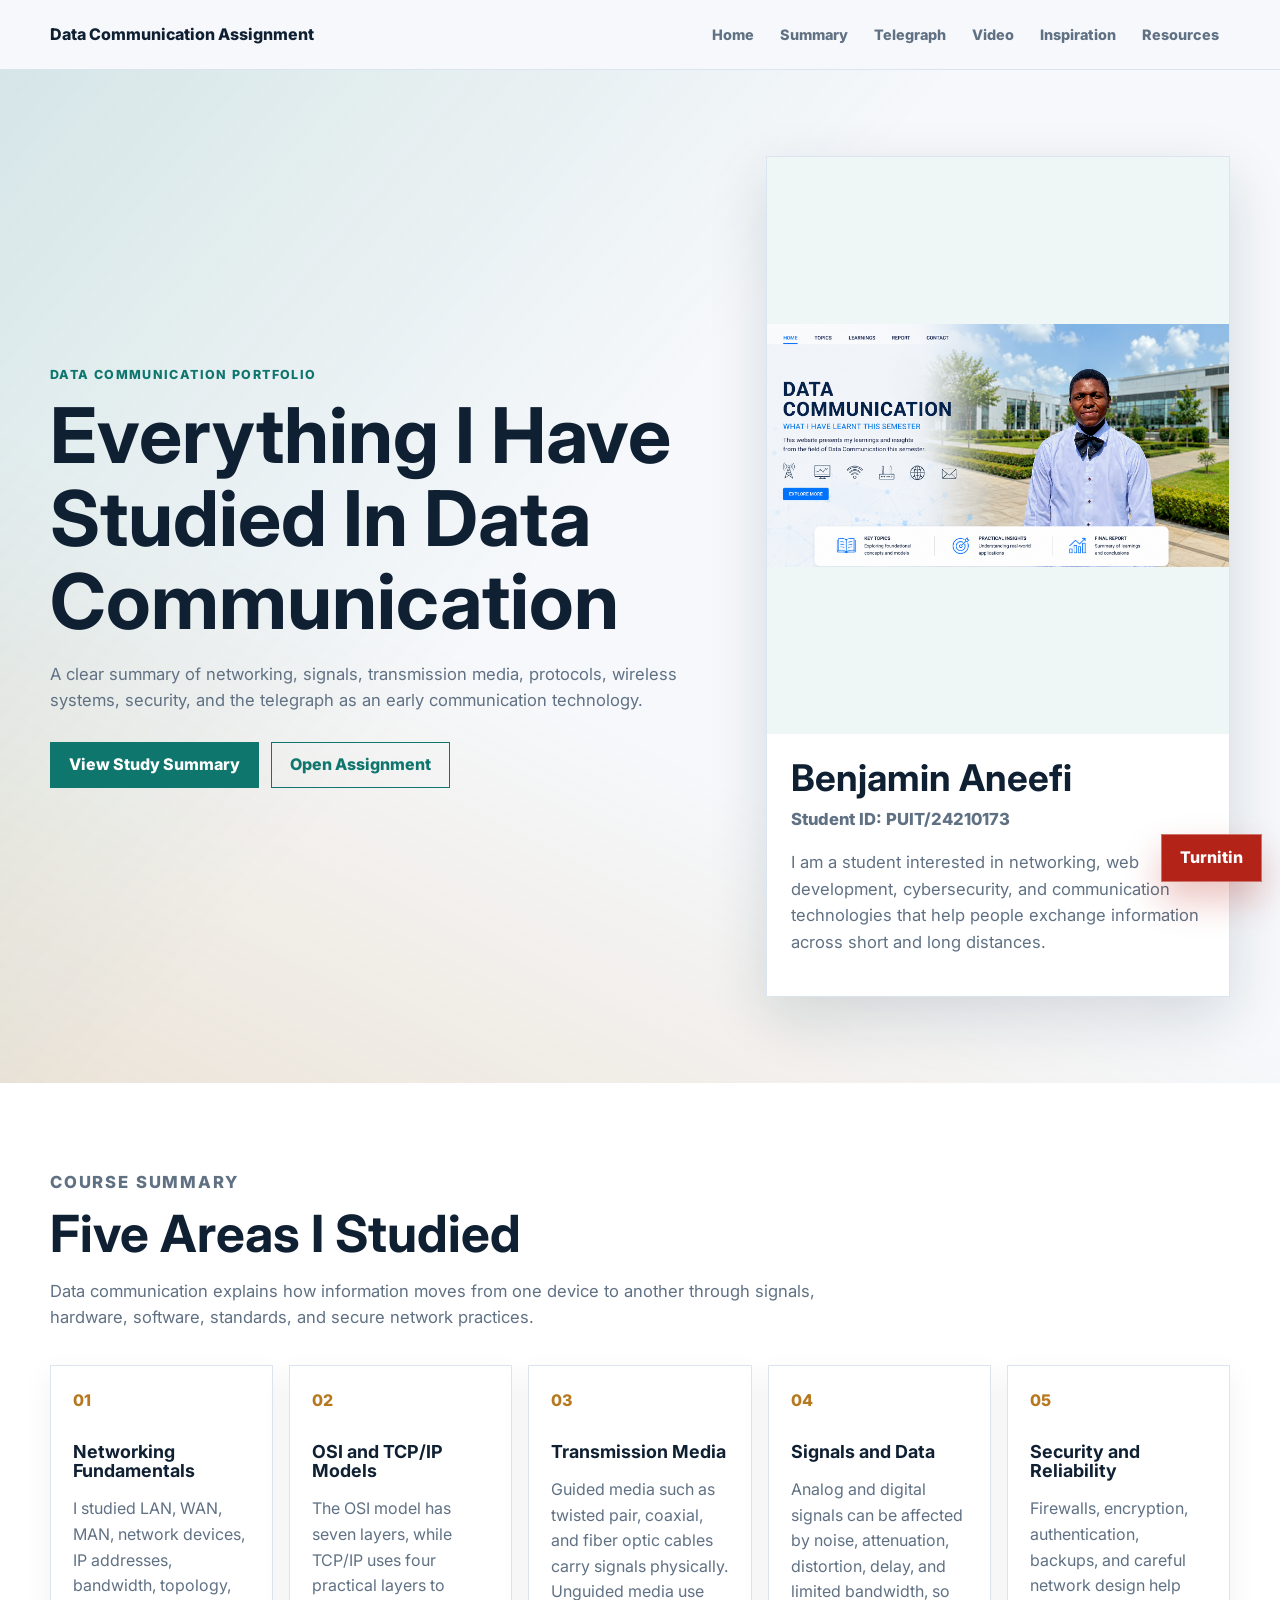
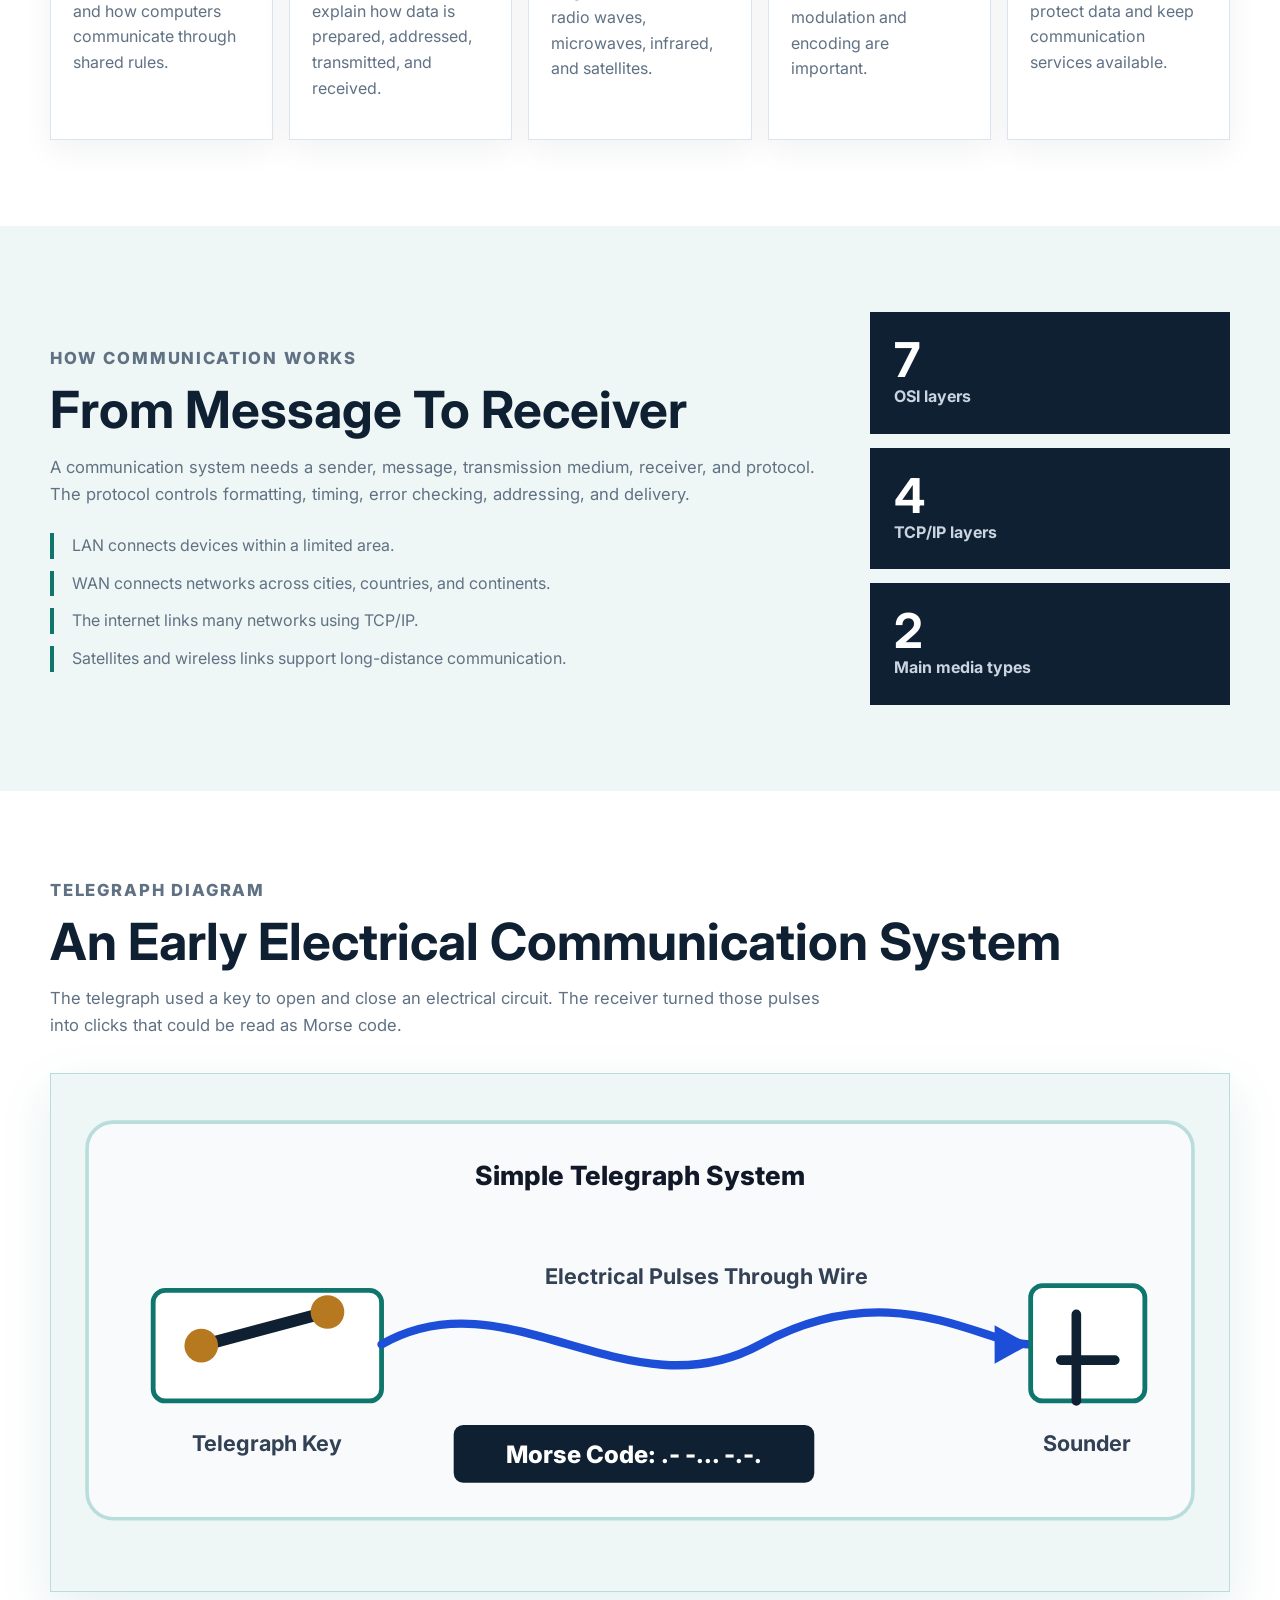
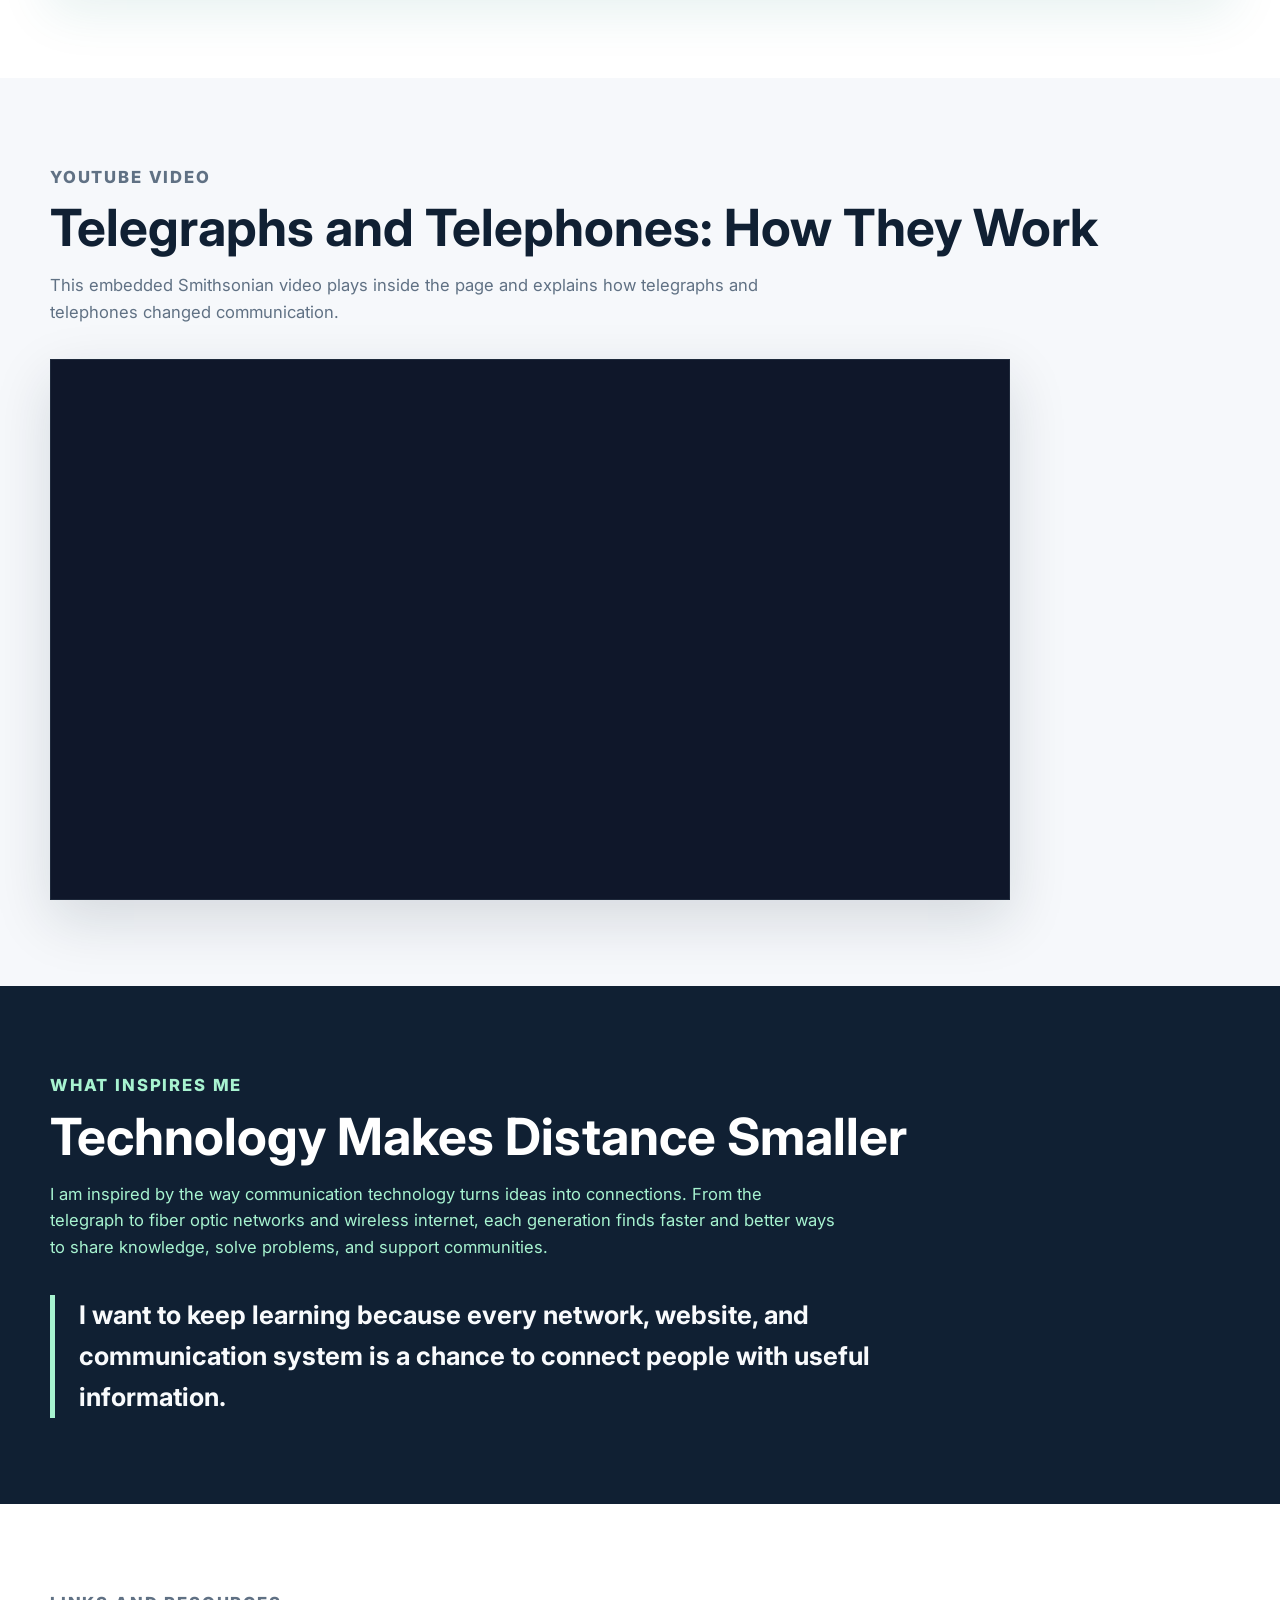
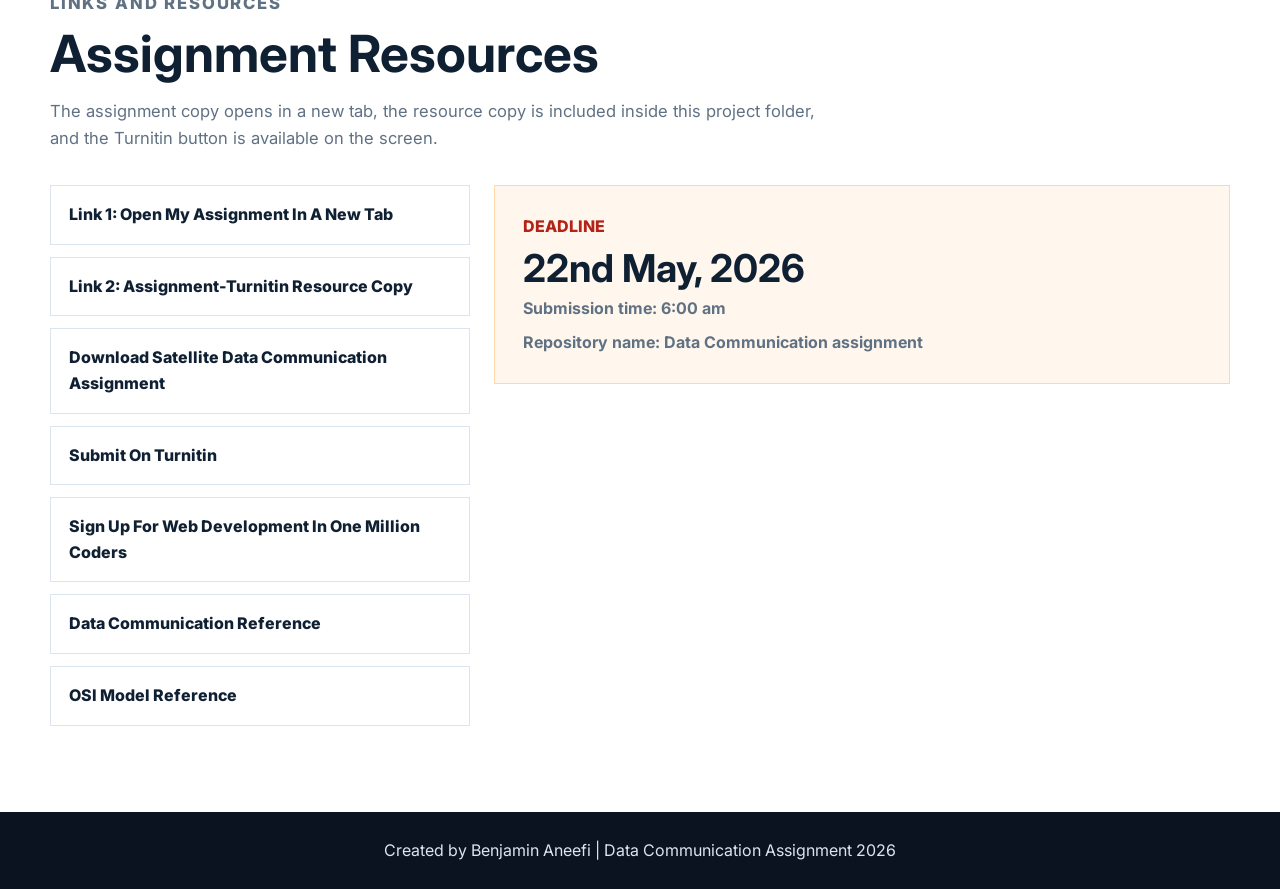
==== commit df719526: "Add satellite data communication document" ====
--- a/index.html
+++ b/index.html
@@ -220,6 +220,7 @@
         <div class="resource-links">
           <a href="resources/assignment-turnitin.html" target="_blank" rel="noopener">Link 1: Open My Assignment In A New Tab</a>
           <a href="resources/assignment-turnitin.html" target="_blank" rel="noopener">Link 2: Assignment-Turnitin Resource Copy</a>
+          <a href="resources/satellite-data-communication.docx" target="_blank" rel="noopener">Download Satellite Data Communication Assignment</a>
           <a href="https://www.turnitin.com/assignment/type/paper/dashboard/184475073?lang=en_us" target="_blank" rel="noopener">Submit On Turnitin</a>
           <a href="https://www.onemillioncoders.gov.gh/community" target="_blank" rel="noopener">Sign Up For Web Development In One Million Coders</a>
           <a href="https://www.geeksforgeeks.org/computer-networks/what-is-data-communication/" target="_blank" rel="noopener">Data Communication Reference</a>
@@ -261,4 +262,4 @@
     });
   </script>
 </body>
-</html>+</html>
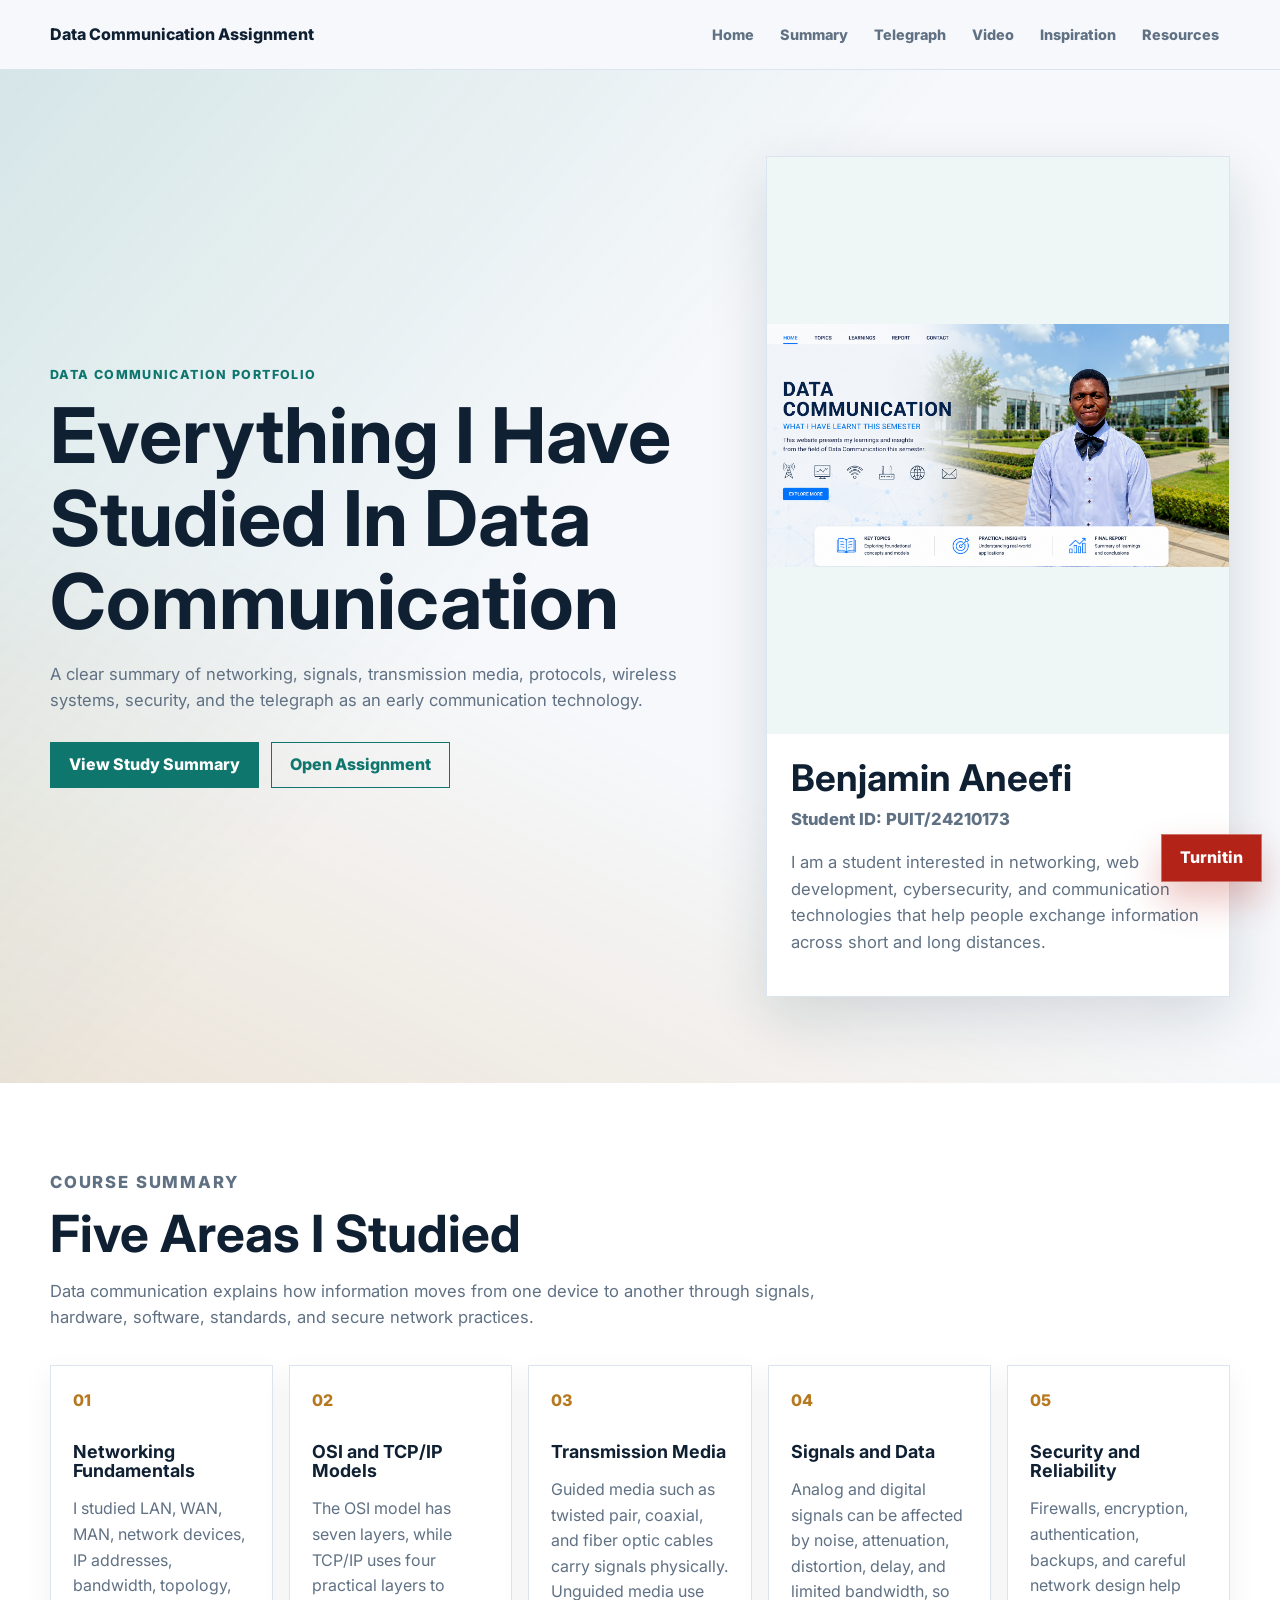
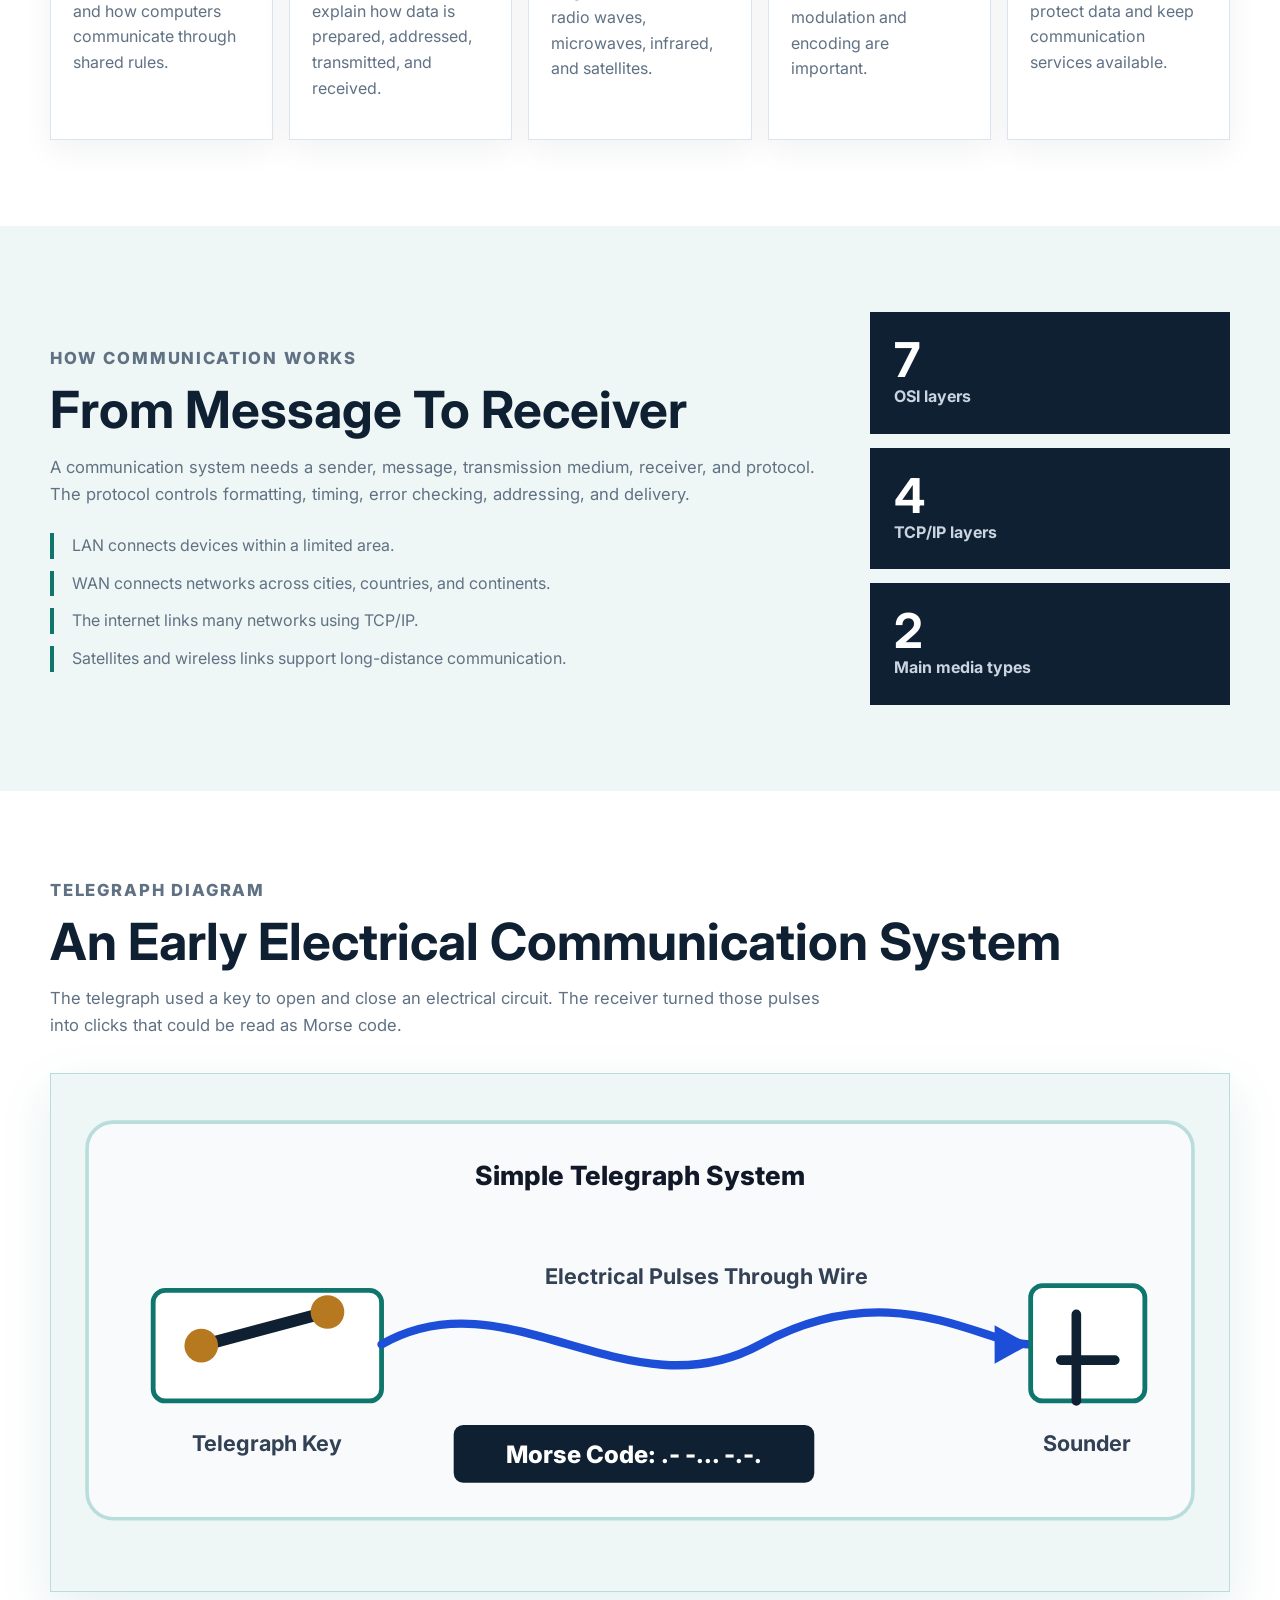
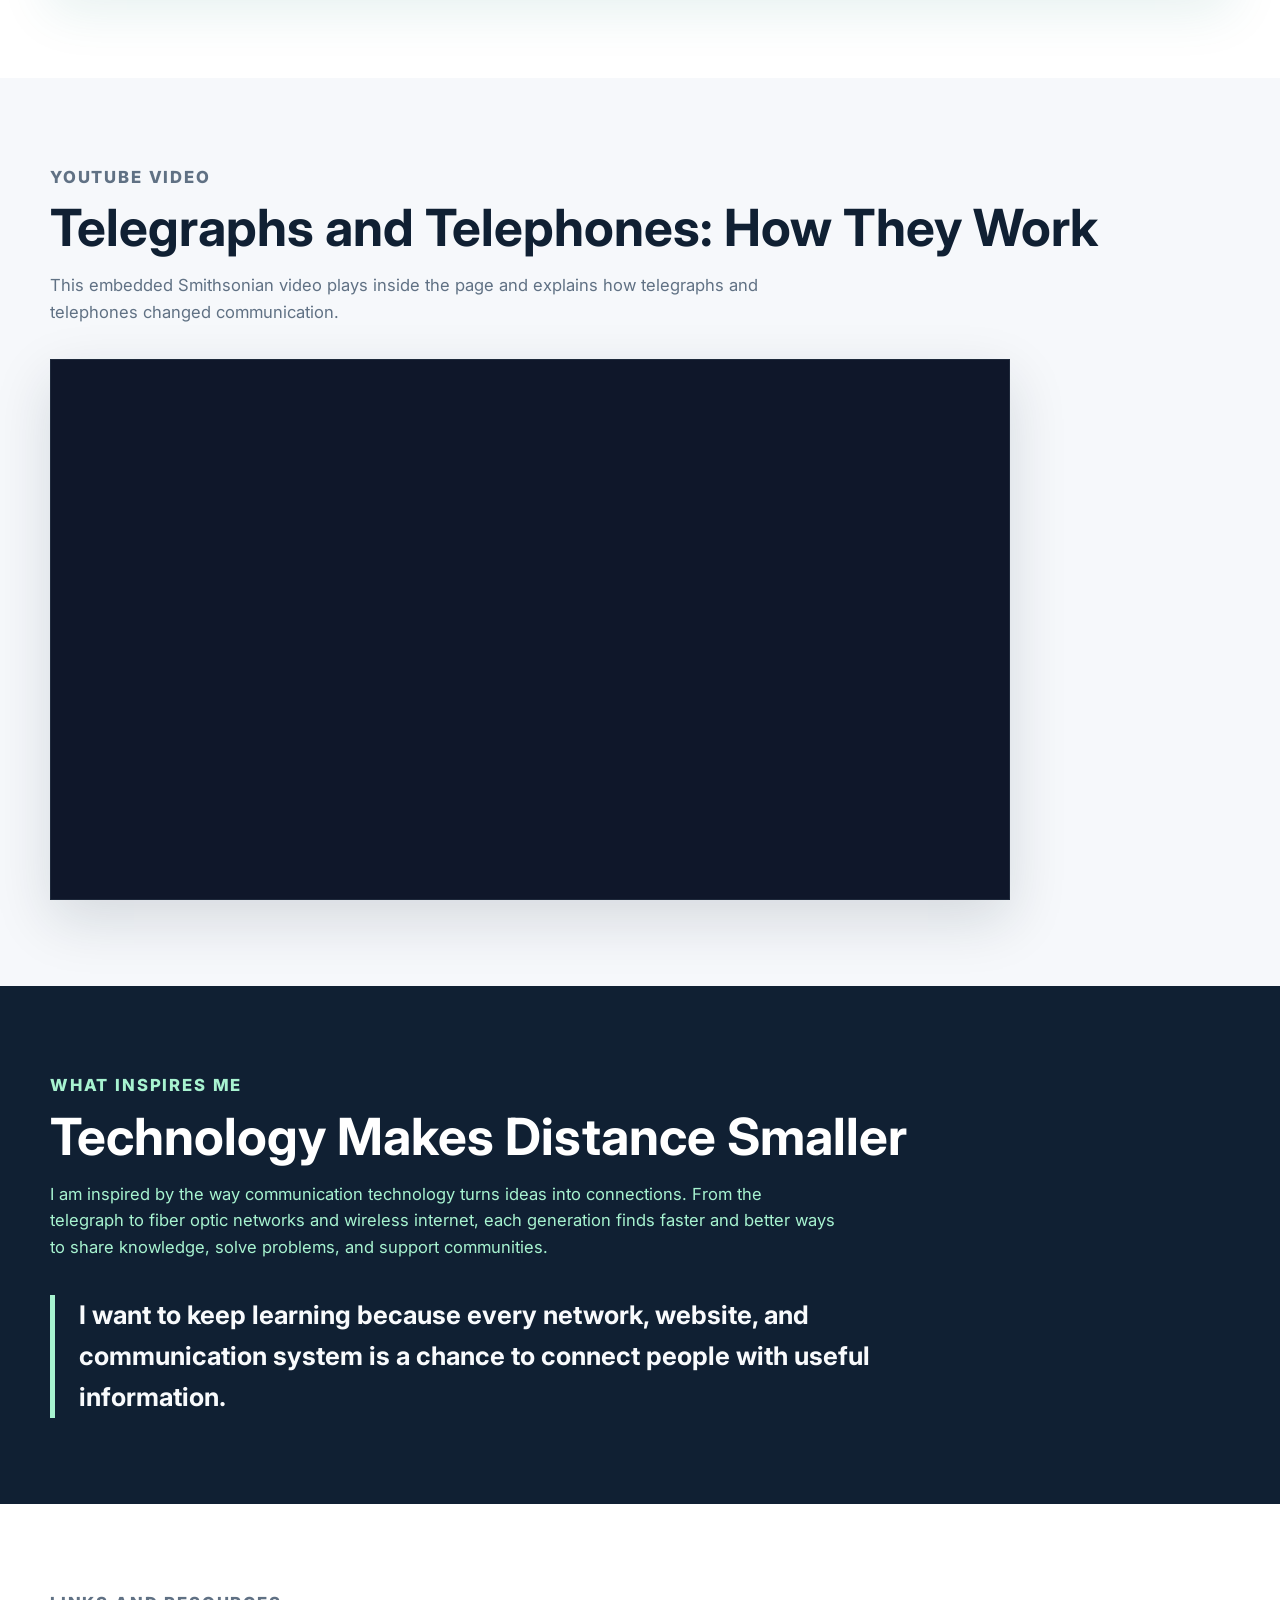
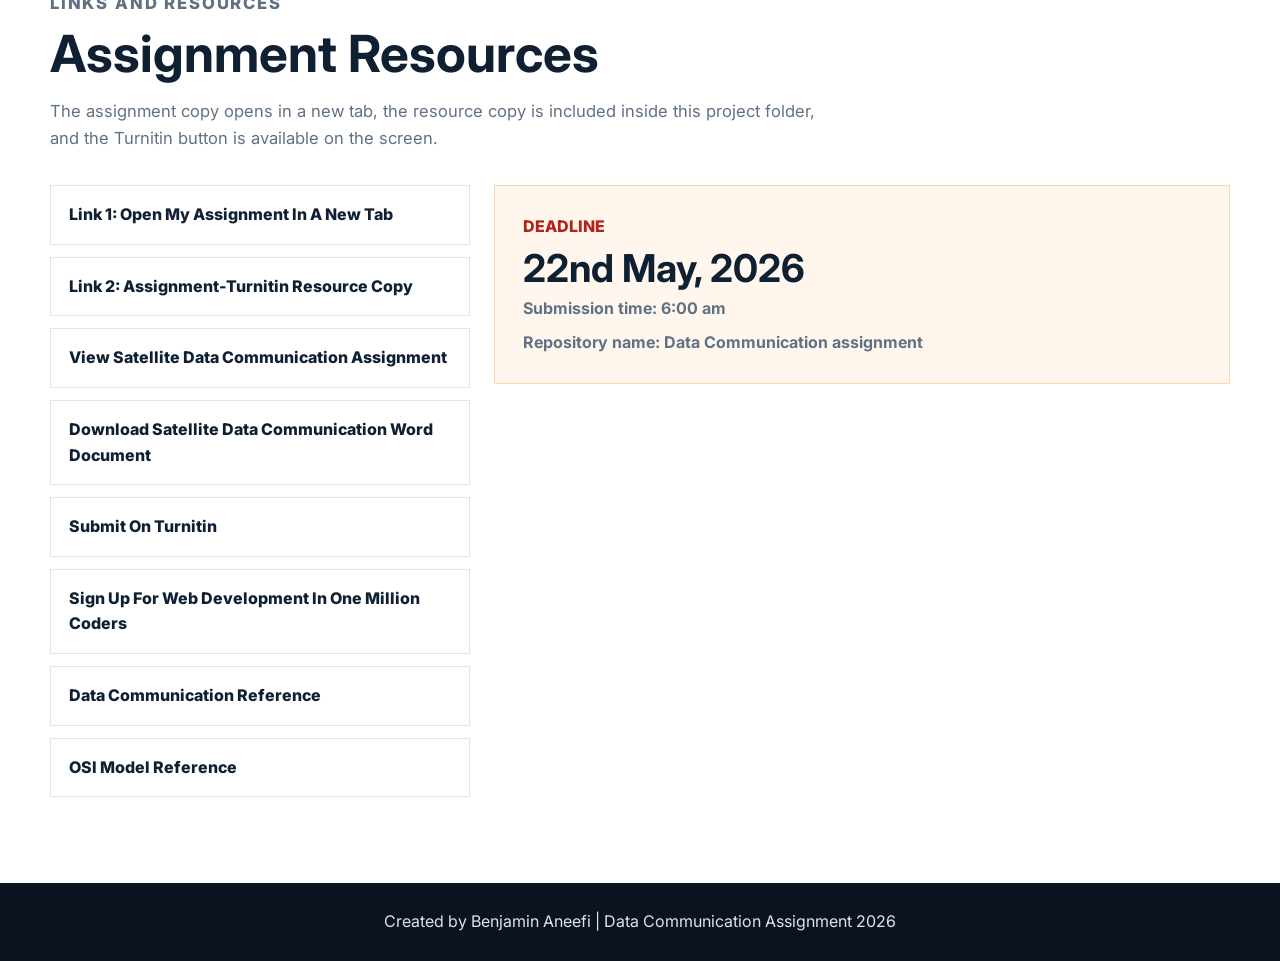
==== commit 8ee9d3e3: "Add visible satellite assignment page" ====
--- a/index.html
+++ b/index.html
@@ -220,7 +220,8 @@
         <div class="resource-links">
           <a href="resources/assignment-turnitin.html" target="_blank" rel="noopener">Link 1: Open My Assignment In A New Tab</a>
           <a href="resources/assignment-turnitin.html" target="_blank" rel="noopener">Link 2: Assignment-Turnitin Resource Copy</a>
-          <a href="resources/satellite-data-communication.docx" target="_blank" rel="noopener">Download Satellite Data Communication Assignment</a>
+          <a href="resources/satellite-data-communication.html" target="_blank" rel="noopener">View Satellite Data Communication Assignment</a>
+          <a href="resources/satellite-data-communication.docx" target="_blank" rel="noopener">Download Satellite Data Communication Word Document</a>
           <a href="https://www.turnitin.com/assignment/type/paper/dashboard/184475073?lang=en_us" target="_blank" rel="noopener">Submit On Turnitin</a>
           <a href="https://www.onemillioncoders.gov.gh/community" target="_blank" rel="noopener">Sign Up For Web Development In One Million Coders</a>
           <a href="https://www.geeksforgeeks.org/computer-networks/what-is-data-communication/" target="_blank" rel="noopener">Data Communication Reference</a>
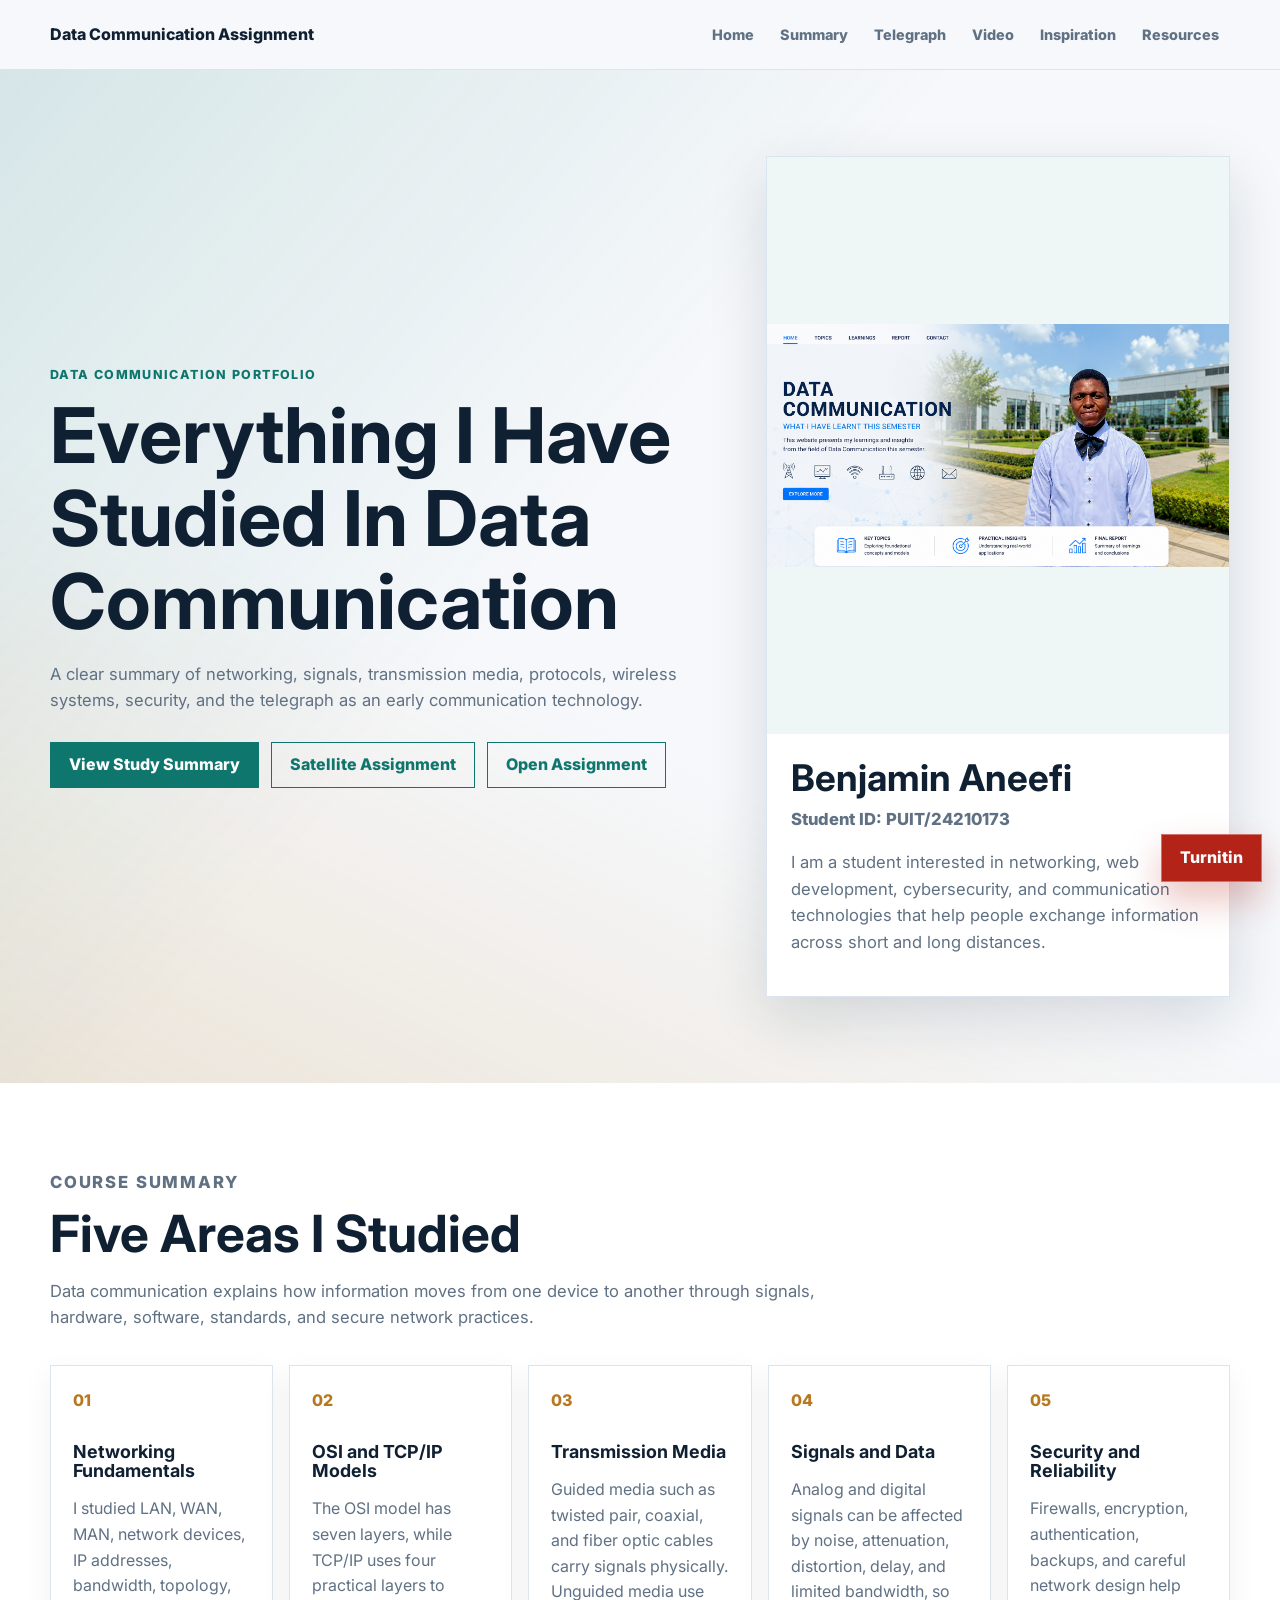
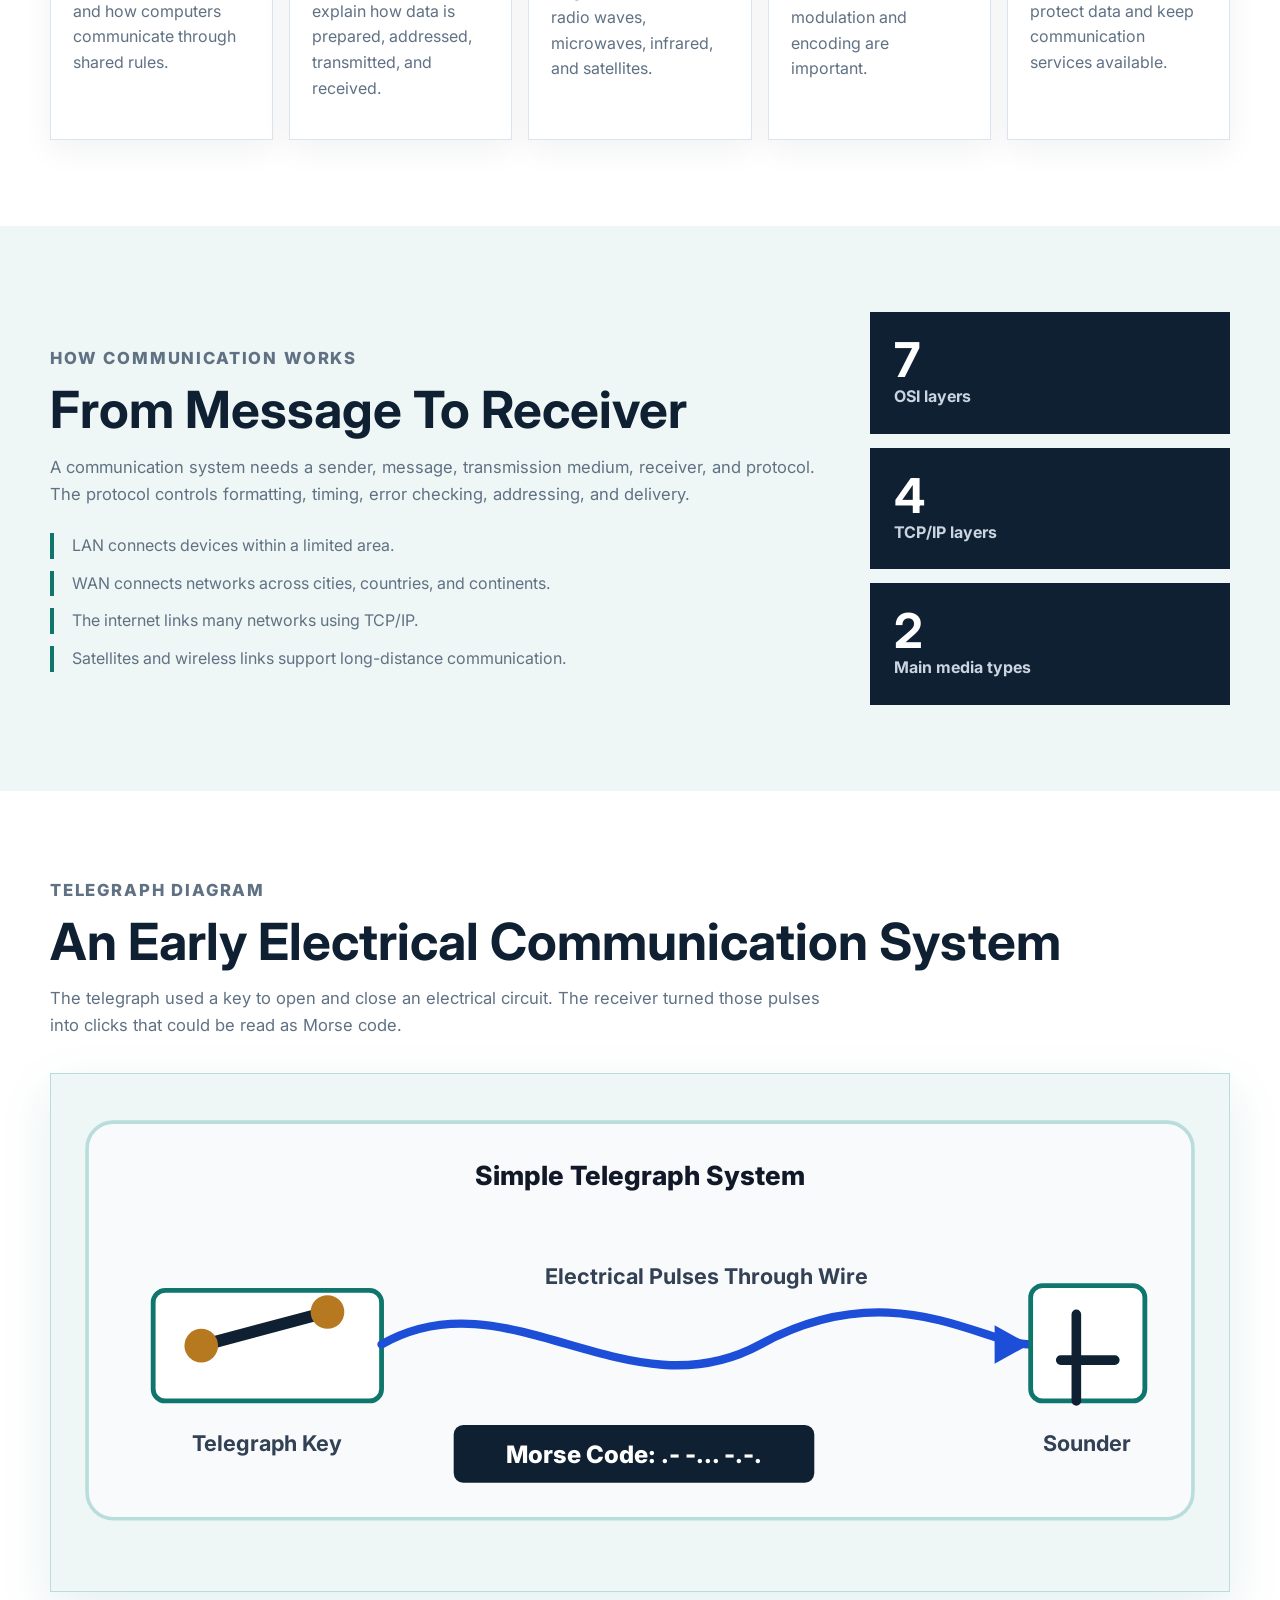
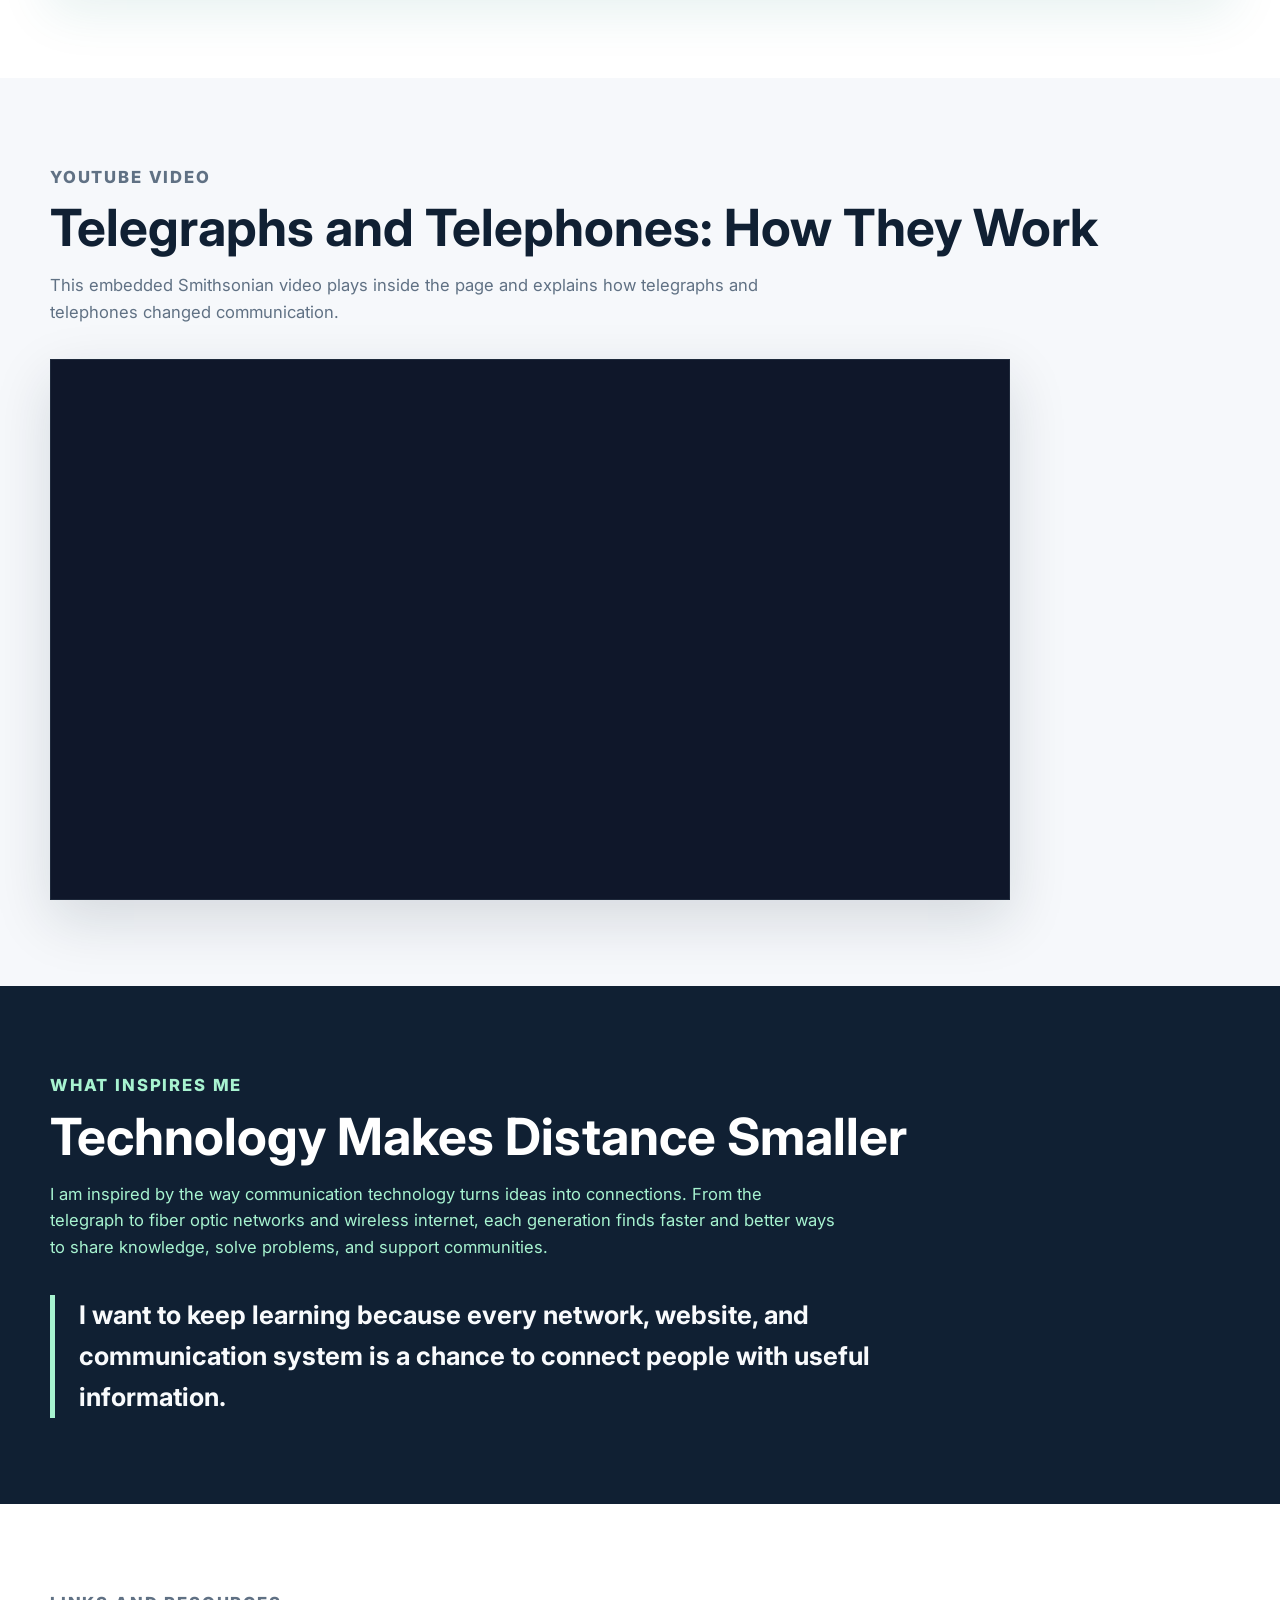
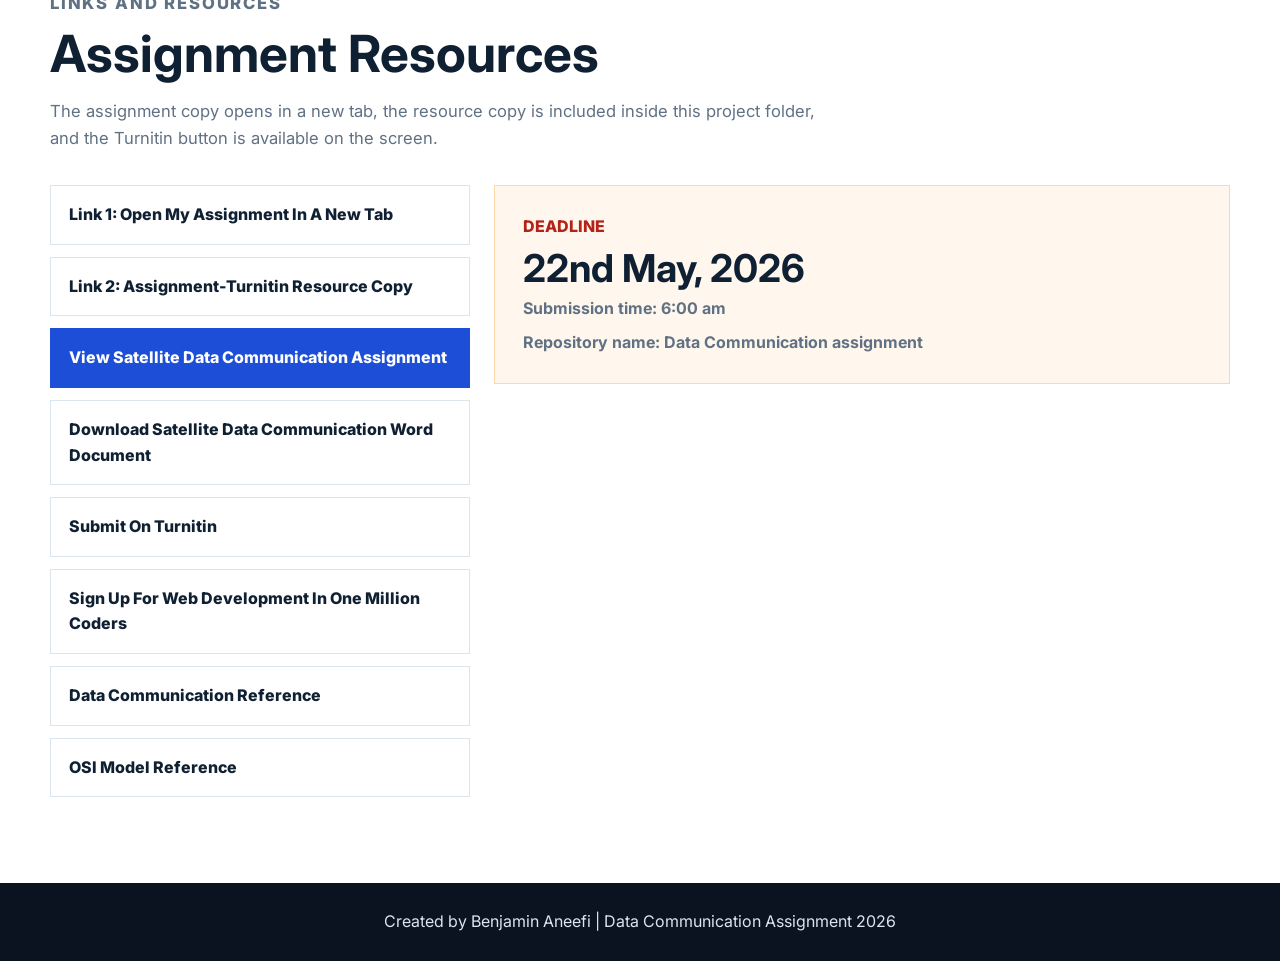
==== commit 35477c7e: "Add satellite assignment buttons" ====
--- a/index.html
+++ b/index.html
@@ -41,6 +41,7 @@
         </p>
         <div class="hero-actions">
           <a class="primary-link" href="#summary">View Study Summary</a>
+          <a class="secondary-link" href="resources/satellite-data-communication.html" target="_blank" rel="noopener">Satellite Assignment</a>
           <a class="secondary-link" href="resources/assignment-turnitin.html" target="_blank" rel="noopener">Open Assignment</a>
         </div>
       </div>
@@ -220,7 +221,7 @@
         <div class="resource-links">
           <a href="resources/assignment-turnitin.html" target="_blank" rel="noopener">Link 1: Open My Assignment In A New Tab</a>
           <a href="resources/assignment-turnitin.html" target="_blank" rel="noopener">Link 2: Assignment-Turnitin Resource Copy</a>
-          <a href="resources/satellite-data-communication.html" target="_blank" rel="noopener">View Satellite Data Communication Assignment</a>
+          <a class="satellite-button" href="resources/satellite-data-communication.html" target="_blank" rel="noopener">View Satellite Data Communication Assignment</a>
           <a href="resources/satellite-data-communication.docx" target="_blank" rel="noopener">Download Satellite Data Communication Word Document</a>
           <a href="https://www.turnitin.com/assignment/type/paper/dashboard/184475073?lang=en_us" target="_blank" rel="noopener">Submit On Turnitin</a>
           <a href="https://www.onemillioncoders.gov.gh/community" target="_blank" rel="noopener">Sign Up For Web Development In One Million Coders</a>
--- a/CSS/style.css
+++ b/CSS/style.css
@@ -386,6 +386,19 @@
 .resource-links a:focus-visible {
   border-color: var(--teal);
   color: var(--teal);
+}
+
+.resource-links .satellite-button {
+  color: #fff;
+  background: var(--blue);
+  border-color: var(--blue);
+}
+
+.resource-links .satellite-button:hover,
+.resource-links .satellite-button:focus-visible {
+  color: #fff;
+  background: var(--teal);
+  border-color: var(--teal);
 }
 
 .deadline-panel {
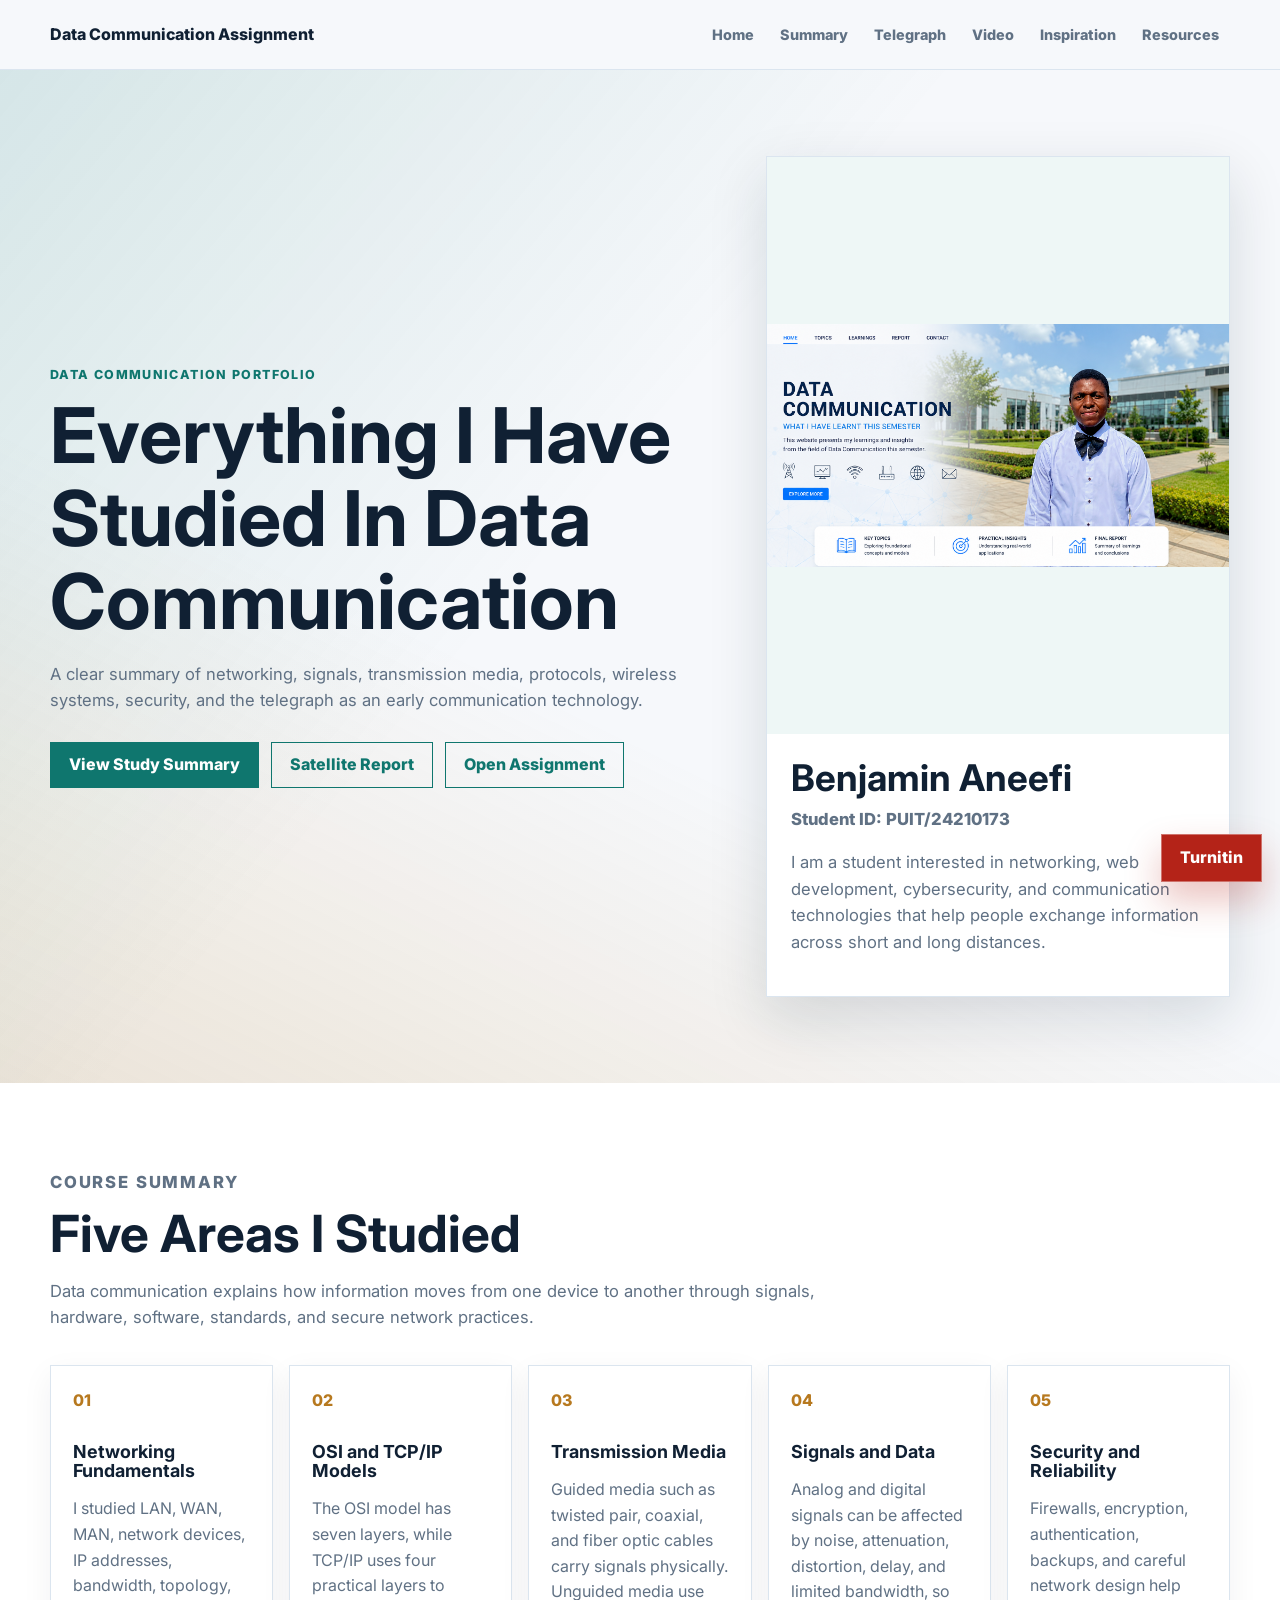
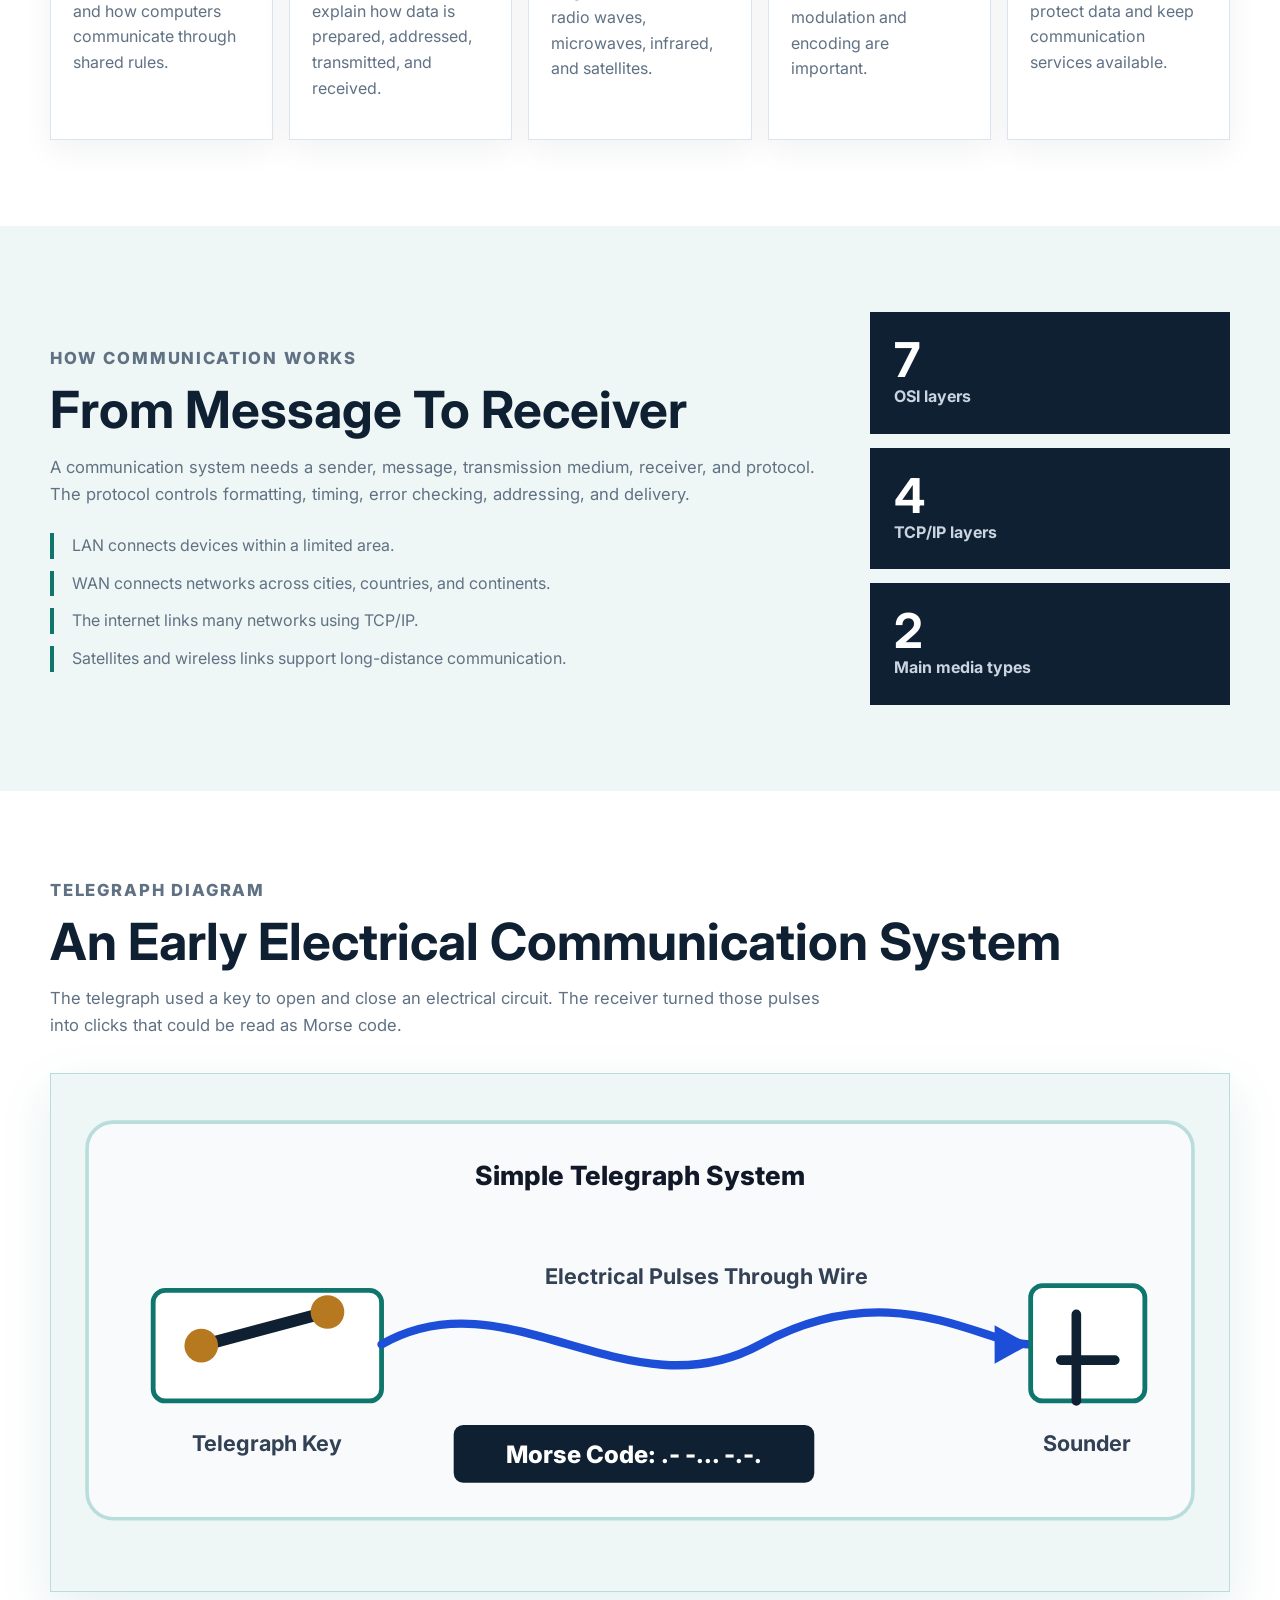
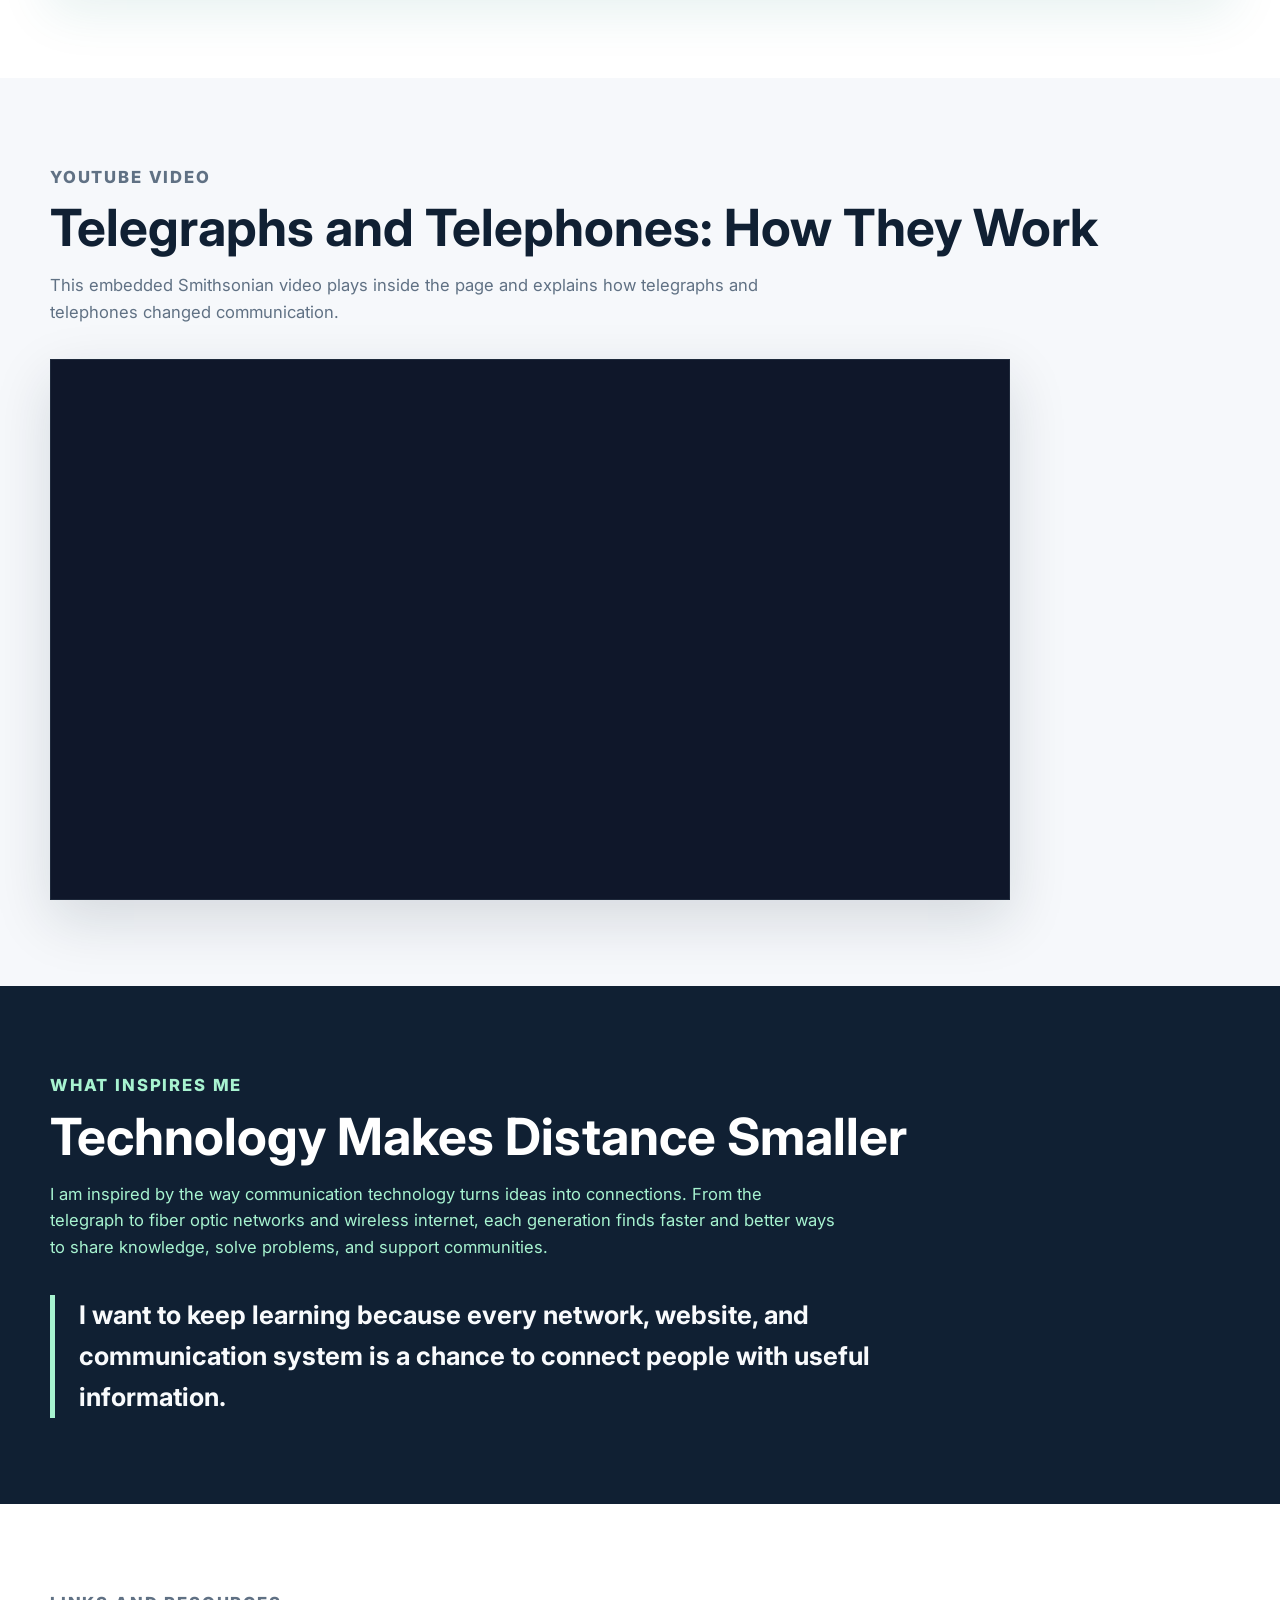
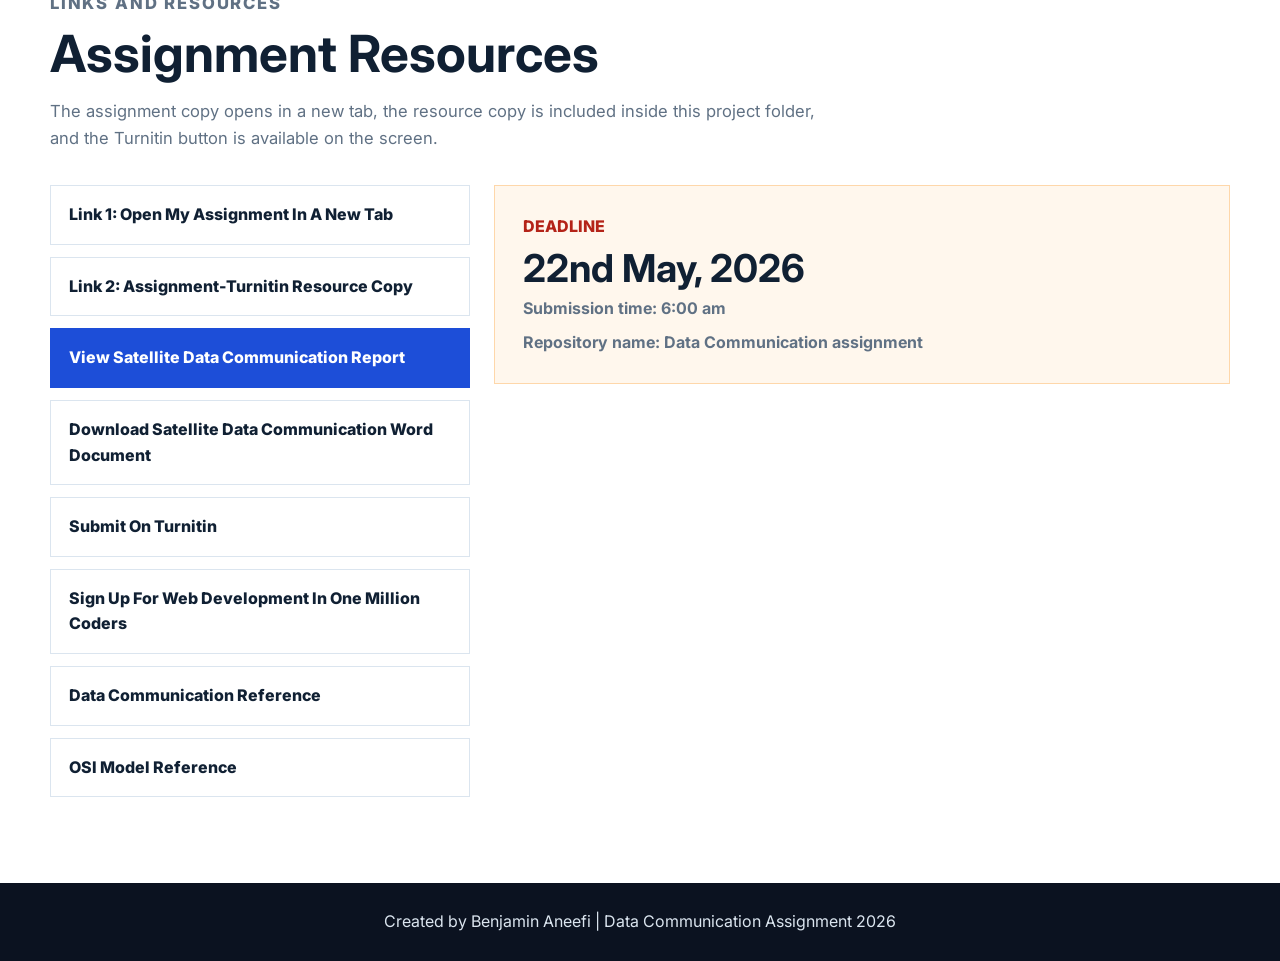
==== commit 50857c86: "Style satellite report page" ====
--- a/index.html
+++ b/index.html
@@ -41,7 +41,7 @@
         </p>
         <div class="hero-actions">
           <a class="primary-link" href="#summary">View Study Summary</a>
-          <a class="secondary-link" href="resources/satellite-data-communication.html" target="_blank" rel="noopener">Satellite Assignment</a>
+          <a class="secondary-link" href="resources/satellite-data-communication.html" target="_blank" rel="noopener">Satellite Report</a>
           <a class="secondary-link" href="resources/assignment-turnitin.html" target="_blank" rel="noopener">Open Assignment</a>
         </div>
       </div>
@@ -221,7 +221,7 @@
         <div class="resource-links">
           <a href="resources/assignment-turnitin.html" target="_blank" rel="noopener">Link 1: Open My Assignment In A New Tab</a>
           <a href="resources/assignment-turnitin.html" target="_blank" rel="noopener">Link 2: Assignment-Turnitin Resource Copy</a>
-          <a class="satellite-button" href="resources/satellite-data-communication.html" target="_blank" rel="noopener">View Satellite Data Communication Assignment</a>
+          <a class="satellite-button" href="resources/satellite-data-communication.html" target="_blank" rel="noopener">View Satellite Data Communication Report</a>
           <a href="resources/satellite-data-communication.docx" target="_blank" rel="noopener">Download Satellite Data Communication Word Document</a>
           <a href="https://www.turnitin.com/assignment/type/paper/dashboard/184475073?lang=en_us" target="_blank" rel="noopener">Submit On Turnitin</a>
           <a href="https://www.onemillioncoders.gov.gh/community" target="_blank" rel="noopener">Sign Up For Web Development In One Million Coders</a>
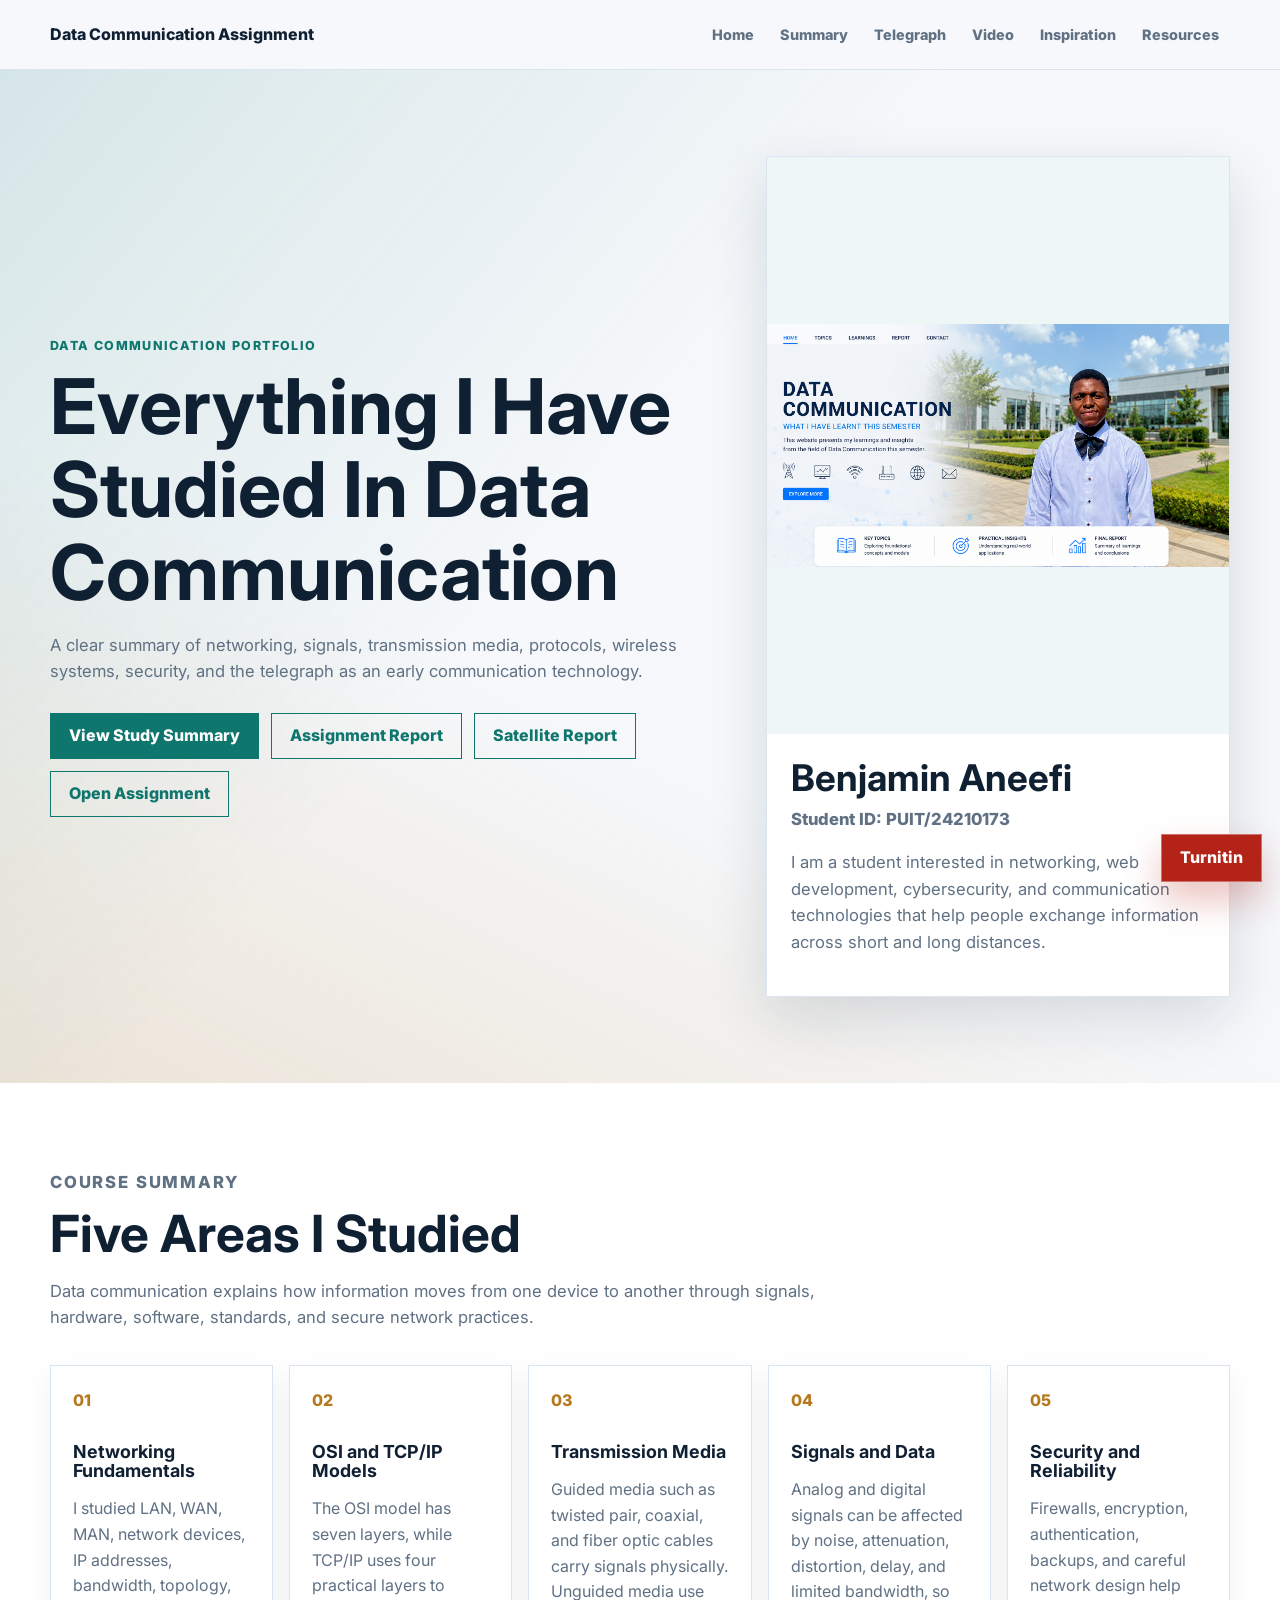
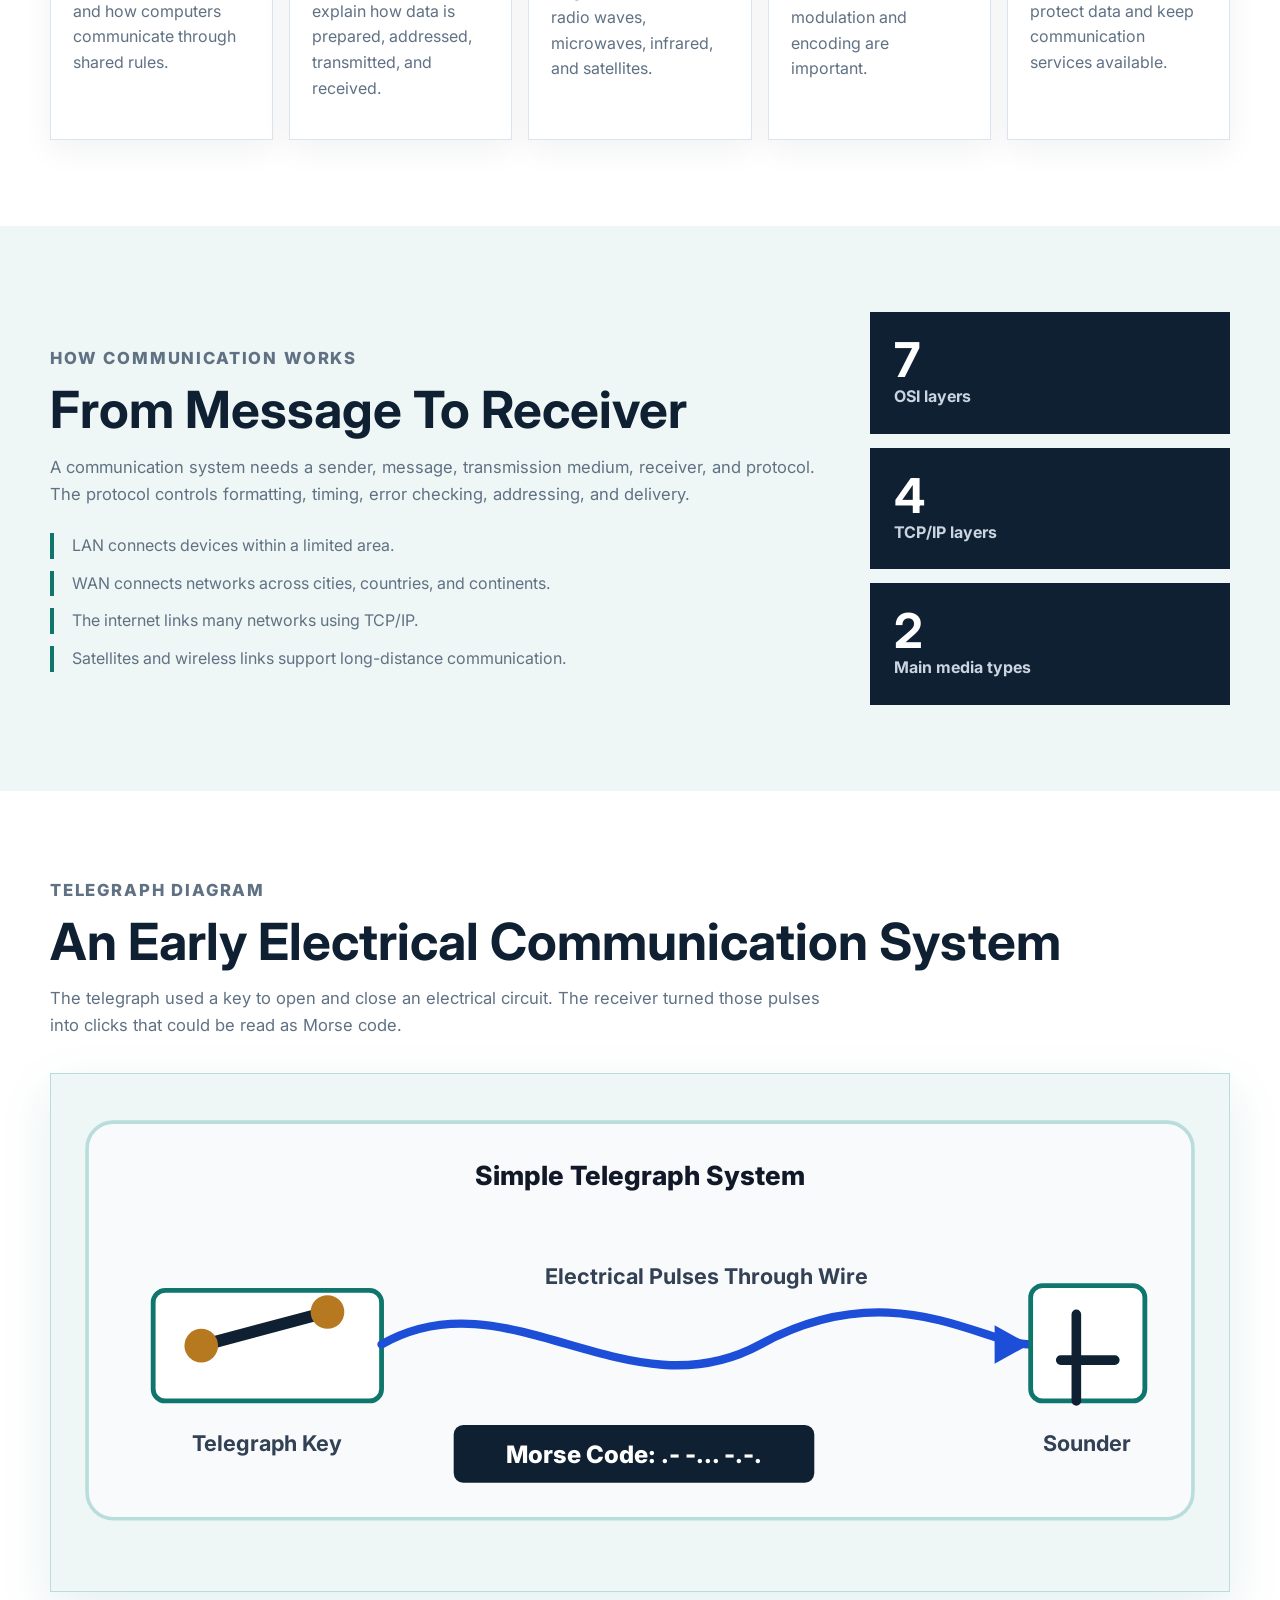
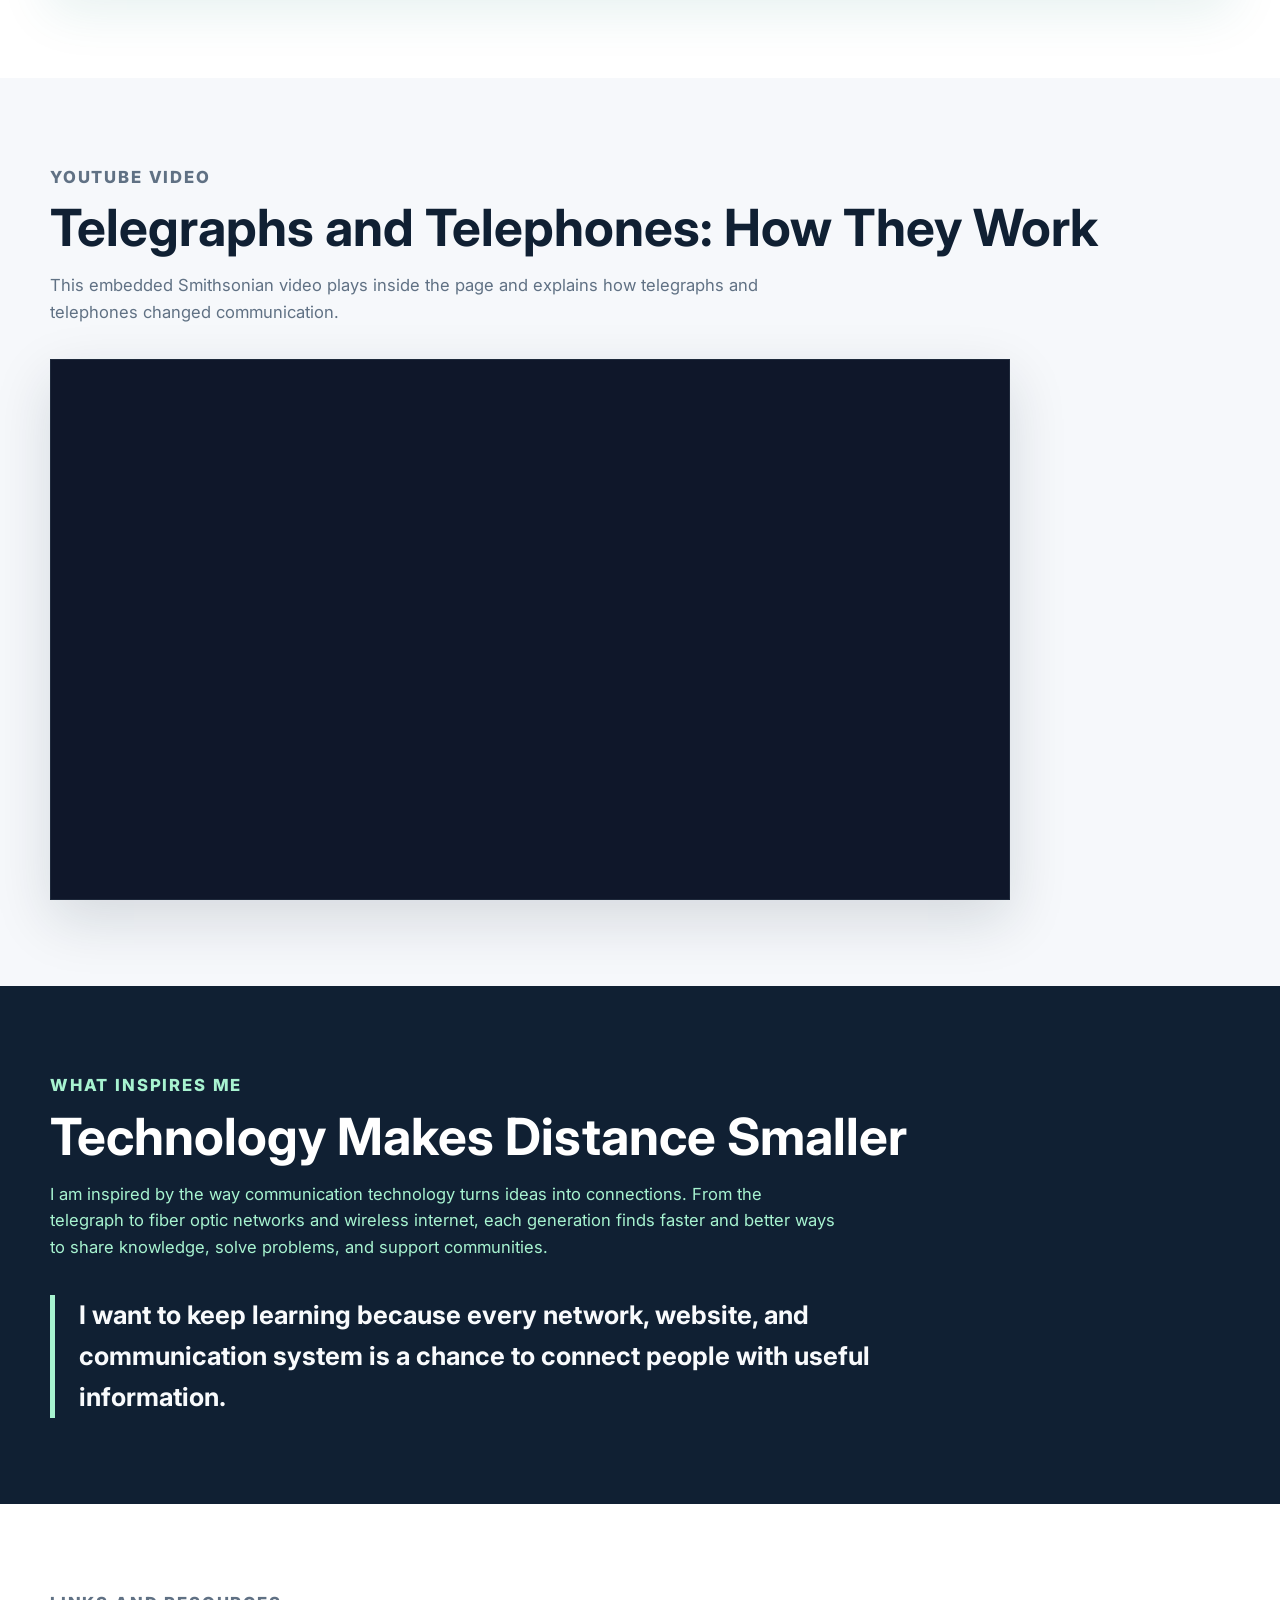
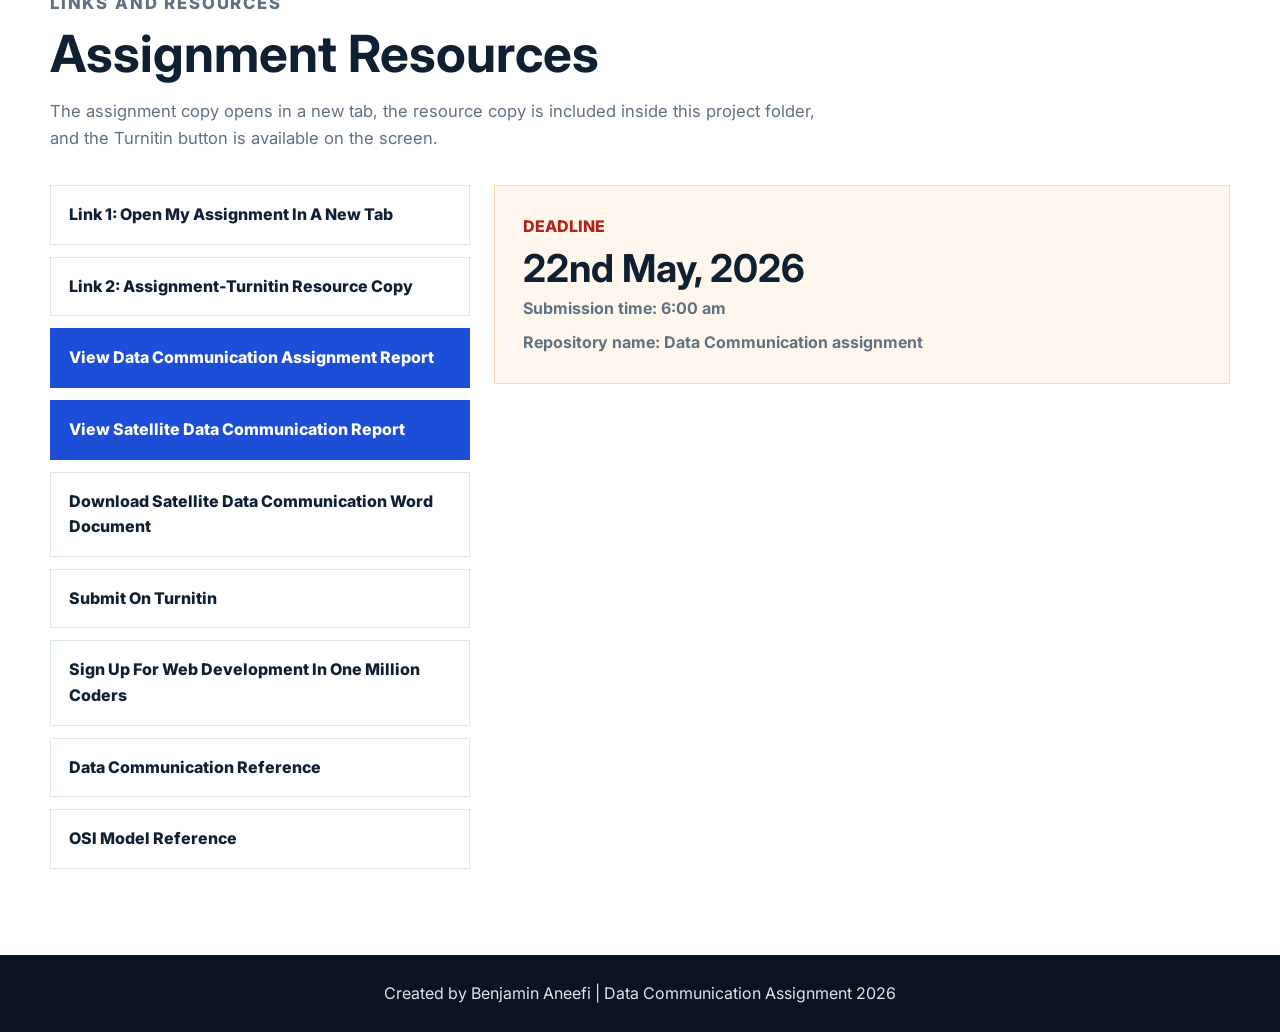
==== commit 40a5d759: "Add data communication assignment report page" ====
--- a/index.html
+++ b/index.html
@@ -41,6 +41,7 @@
         </p>
         <div class="hero-actions">
           <a class="primary-link" href="#summary">View Study Summary</a>
+          <a class="secondary-link" href="resources/data-communication-assignment-report.html" target="_blank" rel="noopener">Assignment Report</a>
           <a class="secondary-link" href="resources/satellite-data-communication.html" target="_blank" rel="noopener">Satellite Report</a>
           <a class="secondary-link" href="resources/assignment-turnitin.html" target="_blank" rel="noopener">Open Assignment</a>
         </div>
@@ -221,6 +222,7 @@
         <div class="resource-links">
           <a href="resources/assignment-turnitin.html" target="_blank" rel="noopener">Link 1: Open My Assignment In A New Tab</a>
           <a href="resources/assignment-turnitin.html" target="_blank" rel="noopener">Link 2: Assignment-Turnitin Resource Copy</a>
+          <a class="satellite-button" href="resources/data-communication-assignment-report.html" target="_blank" rel="noopener">View Data Communication Assignment Report</a>
           <a class="satellite-button" href="resources/satellite-data-communication.html" target="_blank" rel="noopener">View Satellite Data Communication Report</a>
           <a href="resources/satellite-data-communication.docx" target="_blank" rel="noopener">Download Satellite Data Communication Word Document</a>
           <a href="https://www.turnitin.com/assignment/type/paper/dashboard/184475073?lang=en_us" target="_blank" rel="noopener">Submit On Turnitin</a>
